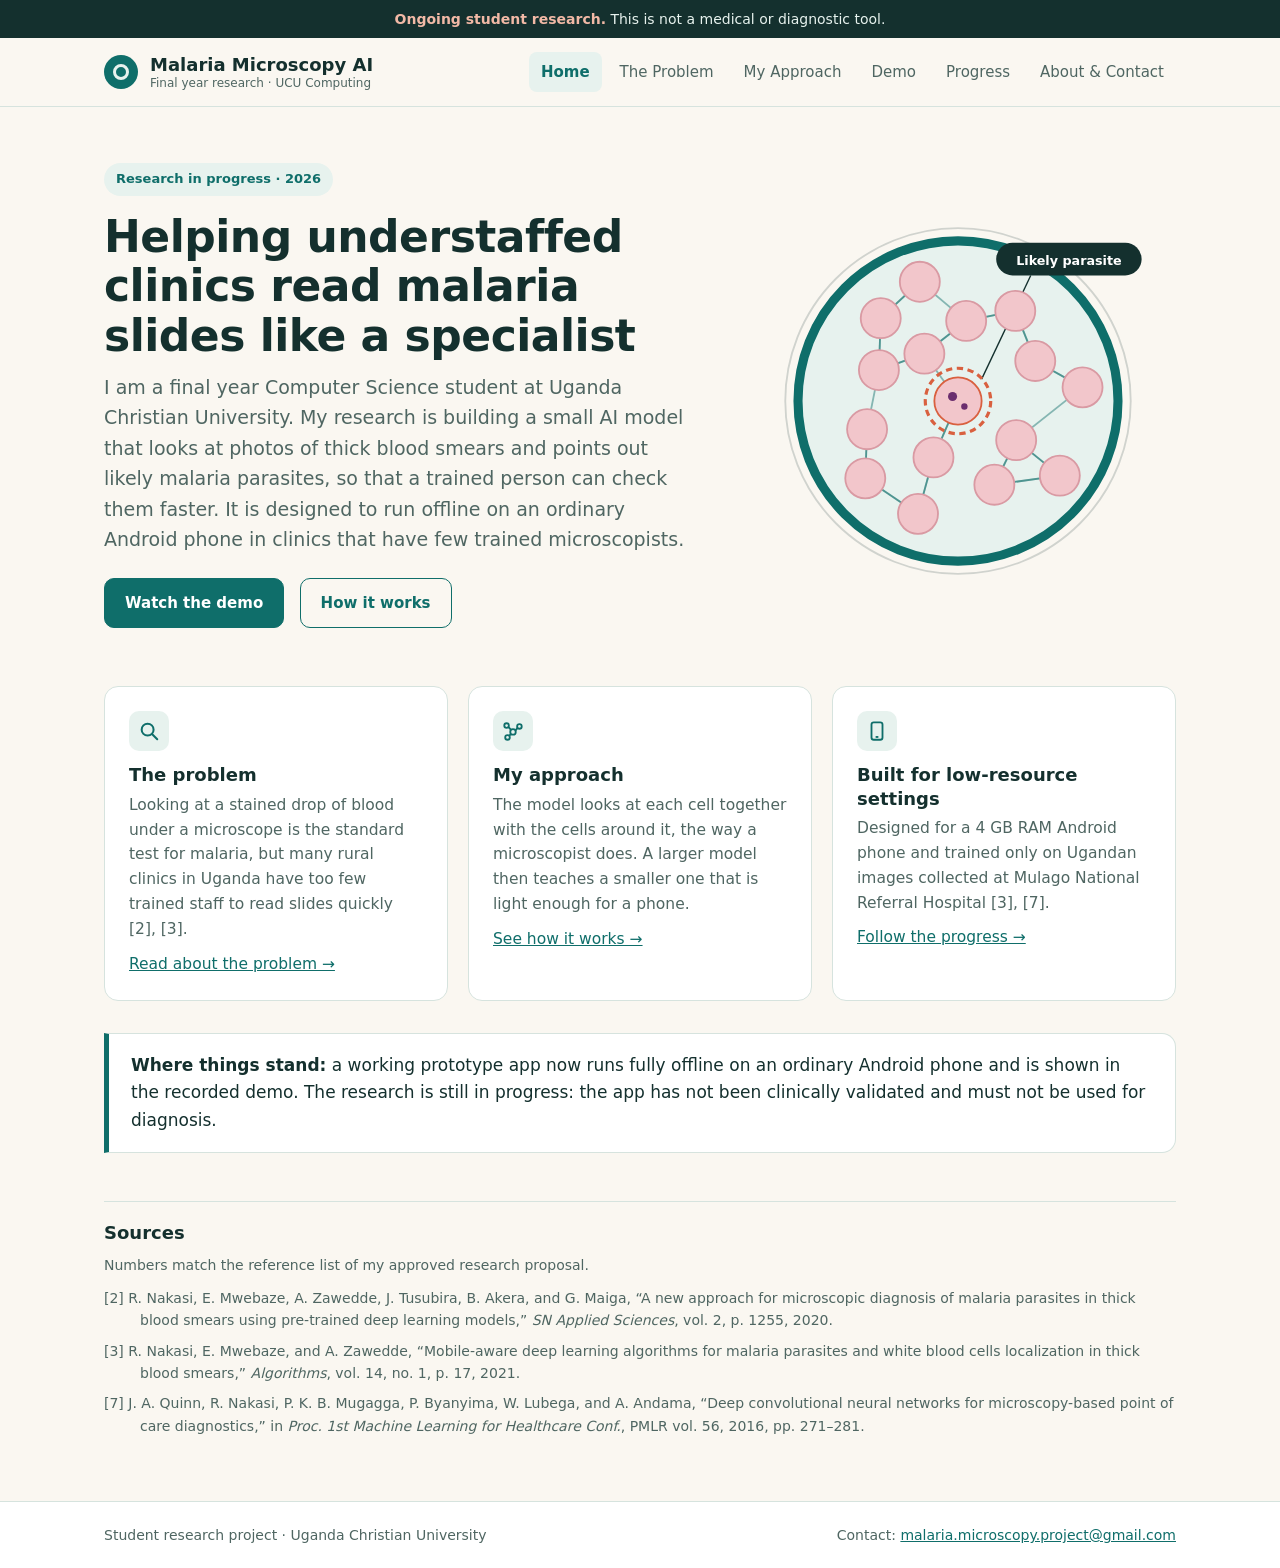
==== index.html @ 69c1152b "Build the six pages from page text v3 (T13)" ====
<!DOCTYPE html>
<html lang="en">
<head>
  <meta charset="utf-8">
  <meta name="viewport" content="width=device-width, initial-scale=1">
  <title>Home · Malaria Microscopy AI</title>
  <meta name="description" content="A plain-language guide to final year research on an AI model that helps read malaria blood smears in understaffed Ugandan clinics.">
  <link rel="stylesheet" href="style.css">
  <script src="script.js" defer></script>
</head>
<body>
  <a class="skip" href="#main">Skip to content</a>
  <div class="notice"><strong>Ongoing student research.</strong> This is not a medical or diagnostic tool.</div>
  <header class="site-header">
    <div class="wrap">
      <a class="logo" href="index.html"><span class="mark" aria-hidden="true"></span>
        <span>Malaria Microscopy AI<small>Final year research · UCU Computing</small></span></a>
      <button class="menu-btn" aria-expanded="false" aria-controls="site-nav">Menu</button>
      <nav class="nav" id="site-nav" aria-label="Main">
        <ul>
          <li><a href="index.html" aria-current="page">Home</a></li>
          <li><a href="problem.html">The Problem</a></li>
          <li><a href="approach.html">My Approach</a></li>
          <li><a href="demo.html">Demo</a></li>
          <li><a href="progress.html">Progress</a></li>
          <li><a href="about.html">About &amp; Contact</a></li>
        </ul>
      </nav>
    </div>
  </header>

  <main id="main">
    <div class="wrap">
      <section class="hero">
        <div>
          <span class="tag">Research in progress · 2026</span>
          <h1>Helping understaffed clinics read malaria slides like a specialist</h1>
          <p class="lead">I am a final year Computer Science student at Uganda Christian University. My research is building a small AI model that looks at photos of thick blood smears and points out likely malaria parasites, so that a trained person can check them faster. It is designed to run offline on an ordinary Android phone in clinics that have few trained microscopists.</p>
          <p style="margin-top:24px">
            <a class="btn btn-primary" href="demo.html">Watch the demo</a>
            <a class="btn btn-secondary" href="approach.html">How it works</a>
          </p>
        </div>
        <div class="hero-art">
          <img src="images/hero.svg" alt="Illustration: blood cells on a slide linked into a graph, with one likely parasite circled" width="440" height="400">
        </div>
      </section>

      <div class="cards">
        <div class="card"><div class="icon" aria-hidden="true"><svg width="22" height="22" viewBox="0 0 24 24" fill="none" stroke="currentColor" stroke-width="2.2" stroke-linecap="round"><circle cx="10.5" cy="10.5" r="6.5"/><path d="M15.5 15.5 21 21"/></svg></div><h3>The problem</h3>
          <p>Looking at a stained drop of blood under a microscope is the standard test for malaria, but many rural clinics in Uganda have too few trained staff to read slides quickly [2], [3].</p>
          <p style="margin-top:10px"><a href="problem.html">Read about the problem →</a></p></div>
        <div class="card"><div class="icon" aria-hidden="true"><svg width="22" height="22" viewBox="0 0 24 24" fill="none" stroke="currentColor" stroke-width="2"><circle cx="5" cy="6" r="2.5"/><circle cx="19" cy="7" r="2.5"/><circle cx="12" cy="13" r="3"/><circle cx="6" cy="19" r="2.5"/><path d="M7 7.5 10 11M17 8.5 14.5 11.5M10 15 7.5 17.5"/></svg></div><h3>My approach</h3>
          <p>The model looks at each cell together with the cells around it, the way a microscopist does. A larger model then teaches a smaller one that is light enough for a phone.</p>
          <p style="margin-top:10px"><a href="approach.html">See how it works →</a></p></div>
        <div class="card"><div class="icon" aria-hidden="true"><svg width="22" height="22" viewBox="0 0 24 24" fill="none" stroke="currentColor" stroke-width="2"><rect x="6" y="2.5" width="12" height="19" rx="2.5"/><path d="M10.5 18.5h3"/></svg></div><h3>Built for low-resource settings</h3>
          <p>Designed for a 4 GB RAM Android phone and trained only on Ugandan images collected at Mulago National Referral Hospital [3], [7].</p>
          <p style="margin-top:10px"><a href="progress.html">Follow the progress →</a></p></div>
      </div>

      <div class="status"><strong>Where things stand:</strong> a working prototype app now runs fully offline on an ordinary Android phone and is shown in the recorded demo. The research is still in progress: the app has not been clinically validated and must not be used for diagnosis.</div>

      <section class="sources" aria-labelledby="src">
        <h2 id="src">Sources</h2>
        <p style="font-size:14px;color:var(--muted);margin-bottom:10px">Numbers match the reference list of my approved research proposal.</p>
        <ol>
          <li>[2] R. Nakasi, E. Mwebaze, A. Zawedde, J. Tusubira, B. Akera, and G. Maiga, “A new approach for microscopic diagnosis of malaria parasites in thick blood smears using pre-trained deep learning models,” <i>SN Applied Sciences</i>, vol. 2, p. 1255, 2020.</li>
          <li>[3] R. Nakasi, E. Mwebaze, and A. Zawedde, “Mobile-aware deep learning algorithms for malaria parasites and white blood cells localization in thick blood smears,” <i>Algorithms</i>, vol. 14, no. 1, p. 17, 2021.</li>
          <li>[7] J. A. Quinn, R. Nakasi, P. K. B. Mugagga, P. Byanyima, W. Lubega, and A. Andama, “Deep convolutional neural networks for microscopy-based point of care diagnostics,” in <i>Proc. 1st Machine Learning for Healthcare Conf.</i>, PMLR vol. 56, 2016, pp. 271–281.</li>
        </ol>
      </section>
    </div>
  </main>

  <footer class="site-footer">
    <div class="wrap">
      <span>Student research project · Uganda Christian University</span>
      <span>Contact: <a href="mailto:malaria.microscopy.project@gmail.com">malaria.microscopy.project@gmail.com</a></span>
    </div>
  </footer>
</body>
</html>
---- style.css ----
/* Malaria Microscopy AI: shared styles for all six pages (T09) */
:root {
  --ink: #14302E;
  --teal: #0F6E6A;
  --teal-dark: #0B5753;
  --mint: #E7F2EE;
  --sand: #FAF7F1;
  --coral: #D9603F;
  --coral-soft: #FBE4DC;
  --muted: #4F6662;
  --line: #D6E3DE;
  --white: #FFFFFF;
  --radius: 14px;
  --max: 1120px;
  --font: system-ui, -apple-system, "Segoe UI", Roboto, Arial, sans-serif;
}

* { box-sizing: border-box; margin: 0; padding: 0; }
html { scroll-behavior: smooth; }
body { font-family: var(--font); background: var(--sand); color: var(--ink); line-height: 1.6; font-size: 17px; }
img, svg, video { max-width: 100%; height: auto; display: block; }
a { color: var(--teal); }
a:hover { color: var(--teal-dark); }
:focus-visible { outline: 3px solid var(--coral); outline-offset: 2px; }

.wrap { max-width: var(--max); margin: 0 auto; padding: 0 24px; }
.skip { position: absolute; left: -999px; top: 8px; background: var(--white); padding: 8px 12px; border-radius: 8px; z-index: 10; }
.skip:focus { left: 8px; }

/* Banner on every page */
.notice { background: var(--ink); color: var(--mint); font-size: 14px; text-align: center; padding: 8px 16px; }
.notice strong { color: #F2B9A6; }

/* Header and navigation */
.site-header { background: var(--sand); border-bottom: 1px solid var(--line); position: sticky; top: 0; z-index: 5; }
.site-header .wrap { display: flex; align-items: center; justify-content: space-between; gap: 16px; min-height: 68px; }
.logo { display: flex; align-items: center; gap: 12px; text-decoration: none; color: var(--ink); font-weight: 700; font-size: 18px; line-height: 1.2; }
.logo small { display: block; font-weight: 500; font-size: 12px; color: var(--muted); }
.mark { width: 34px; height: 34px; flex: none; border-radius: 50%; background: var(--teal); position: relative; }
.mark::after { content: ""; position: absolute; inset: 9px; border-radius: 50%; border: 3px solid var(--mint); }
.nav ul { display: flex; gap: 6px; list-style: none; }
.nav a { display: block; padding: 8px 12px; border-radius: 8px; text-decoration: none; color: var(--muted); font-weight: 500; font-size: 15px; }
.nav a:hover { background: var(--mint); color: var(--ink); }
.nav a[aria-current="page"] { color: var(--teal); font-weight: 700; background: var(--mint); }
.menu-btn { display: none; background: none; border: 1.5px solid var(--line); border-radius: 8px; padding: 8px 12px; font: inherit; font-size: 15px; font-weight: 600; color: var(--ink); cursor: pointer; }

/* Page headings and text */
main { padding-bottom: 56px; }
.page-head { padding: 44px 0 12px; }
h1 { font-size: clamp(30px, 5vw, 44px); line-height: 1.12; letter-spacing: -0.5px; }
h2 { font-size: clamp(22px, 3.2vw, 28px); line-height: 1.25; margin: 36px 0 12px; }
h3 { font-size: 18px; line-height: 1.3; margin-bottom: 6px; }
.lead { font-size: 19px; color: var(--muted); max-width: 720px; margin-top: 12px; }
p + p { margin-top: 12px; }
.prose { max-width: 760px; }
.prose ul { margin: 12px 0 0 22px; }
.prose li { margin-bottom: 8px; }
.tag { display: inline-block; font-size: 13px; font-weight: 600; color: var(--teal); background: var(--mint); padding: 6px 12px; border-radius: 999px; margin-bottom: 16px; }

/* Buttons */
.btn { display: inline-block; padding: 12px 20px; border-radius: 10px; font-weight: 600; font-size: 15px; text-decoration: none; margin: 0 10px 10px 0; border: 1.5px solid var(--teal); }
.btn-primary { background: var(--teal); color: var(--white); }
.btn-primary:hover { background: var(--teal-dark); color: var(--white); }
.btn-secondary { color: var(--teal); background: transparent; }
.btn-secondary:hover { background: var(--mint); }

/* Home hero */
.hero { display: grid; grid-template-columns: 1.15fr 0.85fr; gap: 48px; align-items: center; padding: 56px 0 40px; }
.hero-art { display: flex; justify-content: center; }
.hero-art img { width: 100%; max-width: 400px; }

/* Cards */
.cards { display: grid; grid-template-columns: repeat(3, 1fr); gap: 20px; margin-top: 8px; }
.card { background: var(--white); border: 1px solid var(--line); border-radius: var(--radius); padding: 24px; }
.card p { font-size: 15.5px; color: var(--muted); }
.icon { width: 40px; height: 40px; border-radius: 10px; background: var(--mint); color: var(--teal); display: grid; place-items: center; font-weight: 700; margin-bottom: 12px; }

/* Boxes */
.box { background: var(--mint); border-radius: var(--radius); padding: 22px 26px; margin: 28px 0; }
.box h3 { margin-bottom: 8px; }
.box p { color: var(--ink); }
.status { background: var(--white); border: 1px solid var(--line); border-left: 5px solid var(--teal); border-radius: 0 var(--radius) var(--radius) 0; padding: 18px 22px; margin-top: 32px; }
.warn { background: var(--white); border-left: 5px solid var(--coral); border-radius: 0 12px 12px 0; padding: 16px 18px; margin-top: 20px; font-size: 15.5px; }

/* Pipeline diagram */
.figure { background: var(--white); border: 1px solid var(--line); border-radius: var(--radius); padding: 12px; margin: 24px 0; }
.figure figcaption { font-size: 14px; color: var(--muted); text-align: center; padding: 6px 8px 2px; }
.steps-text { display: grid; grid-template-columns: repeat(5, 1fr); gap: 14px; margin-top: 8px; }
.steps-text .tech { display: block; margin-top: 6px; font-size: 13px; font-weight: 700; color: var(--coral); }

/* Demo */
.demo { display: grid; grid-template-columns: 1.5fr 1fr; gap: 32px; align-items: start; margin-top: 24px; }
.video { background: var(--ink); border-radius: var(--radius); overflow: hidden; aspect-ratio: 9 / 16; max-height: 640px; margin: 0 auto; }
.video video { width: 100%; height: 100%; object-fit: contain; background: var(--ink); }
.credit { font-size: 13.5px; color: var(--muted); margin-top: 16px; }

/* Progress timeline */
.timeline { list-style: none; margin-top: 28px; max-width: 820px; }
.timeline li { display: grid; grid-template-columns: 170px 22px 1fr; gap: 16px; padding-bottom: 22px; }
.timeline .when { font-size: 14px; font-weight: 700; color: var(--teal); text-align: right; padding-top: 3px; }
.timeline .dot { width: 14px; height: 14px; border-radius: 50%; background: var(--teal); margin-top: 6px; box-shadow: 0 0 0 5px var(--mint); }
.timeline .next .dot { background: var(--white); border: 2px solid var(--coral); box-shadow: none; }
.timeline .body { background: var(--white); border: 1px solid var(--line); border-radius: 12px; padding: 16px 18px; }
.timeline .body p { font-size: 15.5px; color: var(--muted); }
.pill { display: inline-block; font-size: 11.5px; font-weight: 700; padding: 3px 9px; border-radius: 999px; margin-left: 8px; vertical-align: 2px; }
.pill-done { background: var(--mint); color: var(--teal); }
.pill-next { background: var(--coral-soft); color: #A8432A; }

/* Contact */
.contact { display: grid; grid-template-columns: 1fr 1fr; gap: 24px; margin-top: 24px; }

/* Sources at the bottom of each page */
.sources { margin-top: 48px; padding-top: 20px; border-top: 1px solid var(--line); }
.sources h2 { font-size: 18px; margin: 0 0 10px; }
.sources ol { list-style: none; font-size: 14px; color: var(--muted); }
.sources li { margin-bottom: 8px; padding-left: 36px; text-indent: -36px; }

/* Footer */
.site-footer { border-top: 1px solid var(--line); background: var(--white); }
.site-footer .wrap { display: flex; flex-wrap: wrap; justify-content: space-between; gap: 8px 24px; padding-top: 22px; padding-bottom: 22px; font-size: 14px; color: var(--muted); }

/* Tablet */
@media (max-width: 960px) {
  .hero { grid-template-columns: 1fr; gap: 24px; padding-top: 36px; }
  .hero-art img { max-width: 320px; }
  .cards { grid-template-columns: 1fr 1fr; }
  .steps-text { grid-template-columns: 1fr 1fr; }
  .demo { grid-template-columns: 1fr; }
}

/* Phone */
@media (max-width: 760px) {
  body { font-size: 16px; }
  .wrap { padding: 0 18px; }
  .menu-btn { display: block; }
  .nav { display: none; position: absolute; left: 0; right: 0; top: 100%; background: var(--sand); border-bottom: 1px solid var(--line); padding: 8px 18px 14px; }
  .nav.open { display: block; }
  .nav ul { flex-direction: column; gap: 2px; }
  .nav a { padding: 12px; font-size: 16px; }
  .site-header .wrap { position: relative; }
  .logo { font-size: 16px; }
  .cards, .steps-text, .contact { grid-template-columns: 1fr; }
  .timeline li { grid-template-columns: 18px 1fr; gap: 12px; }
  .timeline .when { grid-column: 2; text-align: left; padding: 0; }
  .timeline .dot { grid-row: 1 / span 2; grid-column: 1; }
  .timeline .body { grid-column: 2; }
  .btn { display: block; text-align: center; margin-right: 0; }
}

@media (prefers-reduced-motion: reduce) { html { scroll-behavior: auto; } }

/* Added in T13: page-specific pieces */
.card-link { text-decoration: none; color: inherit; transition: border-color .15s, transform .15s; }
.card-link:hover { border-color: var(--teal); transform: translateY(-2px); color: inherit; }
.cite { font-size: 0.8em; text-decoration: none; white-space: nowrap; }
.src-note { font-size: 13px; color: var(--muted); margin-bottom: 8px; }
.sources a { word-break: break-word; }
.step-list { list-style: none; display: grid; gap: 14px; margin-top: 8px; }
.step { display: grid; grid-template-columns: 40px 1fr; gap: 14px; background: var(--white); border: 1px solid var(--line); border-radius: var(--radius); padding: 18px 20px; }
.step .num { width: 34px; height: 34px; border-radius: 50%; background: var(--teal); color: var(--white); display: grid; place-items: center; font-weight: 700; }
.step p { color: var(--muted); font-size: 15.5px; }
.step .tech { display: inline-block; margin-top: 6px; font-size: 13px; font-weight: 700; color: var(--coral); }
.ticks { list-style: none; }
.ticks li { padding-left: 28px; position: relative; margin-bottom: 10px; }
.ticks li::before { content: "✓"; position: absolute; left: 0; color: var(--teal); font-weight: 700; }
.video-placeholder { display: grid; place-items: center; text-align: center; color: var(--mint); width: 100%; max-width: 360px; }
.video-placeholder p { margin-top: 14px; font-weight: 600; }
.play { display: inline-block; width: 72px; height: 72px; border-radius: 50%; background: rgba(255,255,255,.95); position: relative; }
.play::after { content: ""; position: absolute; left: 29px; top: 22px; border-left: 22px solid var(--teal); border-top: 14px solid transparent; border-bottom: 14px solid transparent; }
.demo .video { max-width: 360px; width: 100%; }
.btn-disabled { background: var(--line); color: var(--muted); border-color: var(--line); cursor: not-allowed; }
.box ul { margin: 8px 0 0 20px; }
.box li { margin-bottom: 6px; }
.card .more { display: inline-block; margin-top: 12px; font-size: 14.5px; font-weight: 600; text-decoration: none; }
.card .more:hover { text-decoration: underline; }

/* Step cards on My Approach (T13) */
.steps-text .card .icon { font-size: 16px; }
.steps-text .card .tech { display: block; margin-top: 8px; font-size: 13px; font-weight: 700; color: var(--coral); }
.btn[aria-disabled="true"] { opacity: .55; pointer-events: none; }
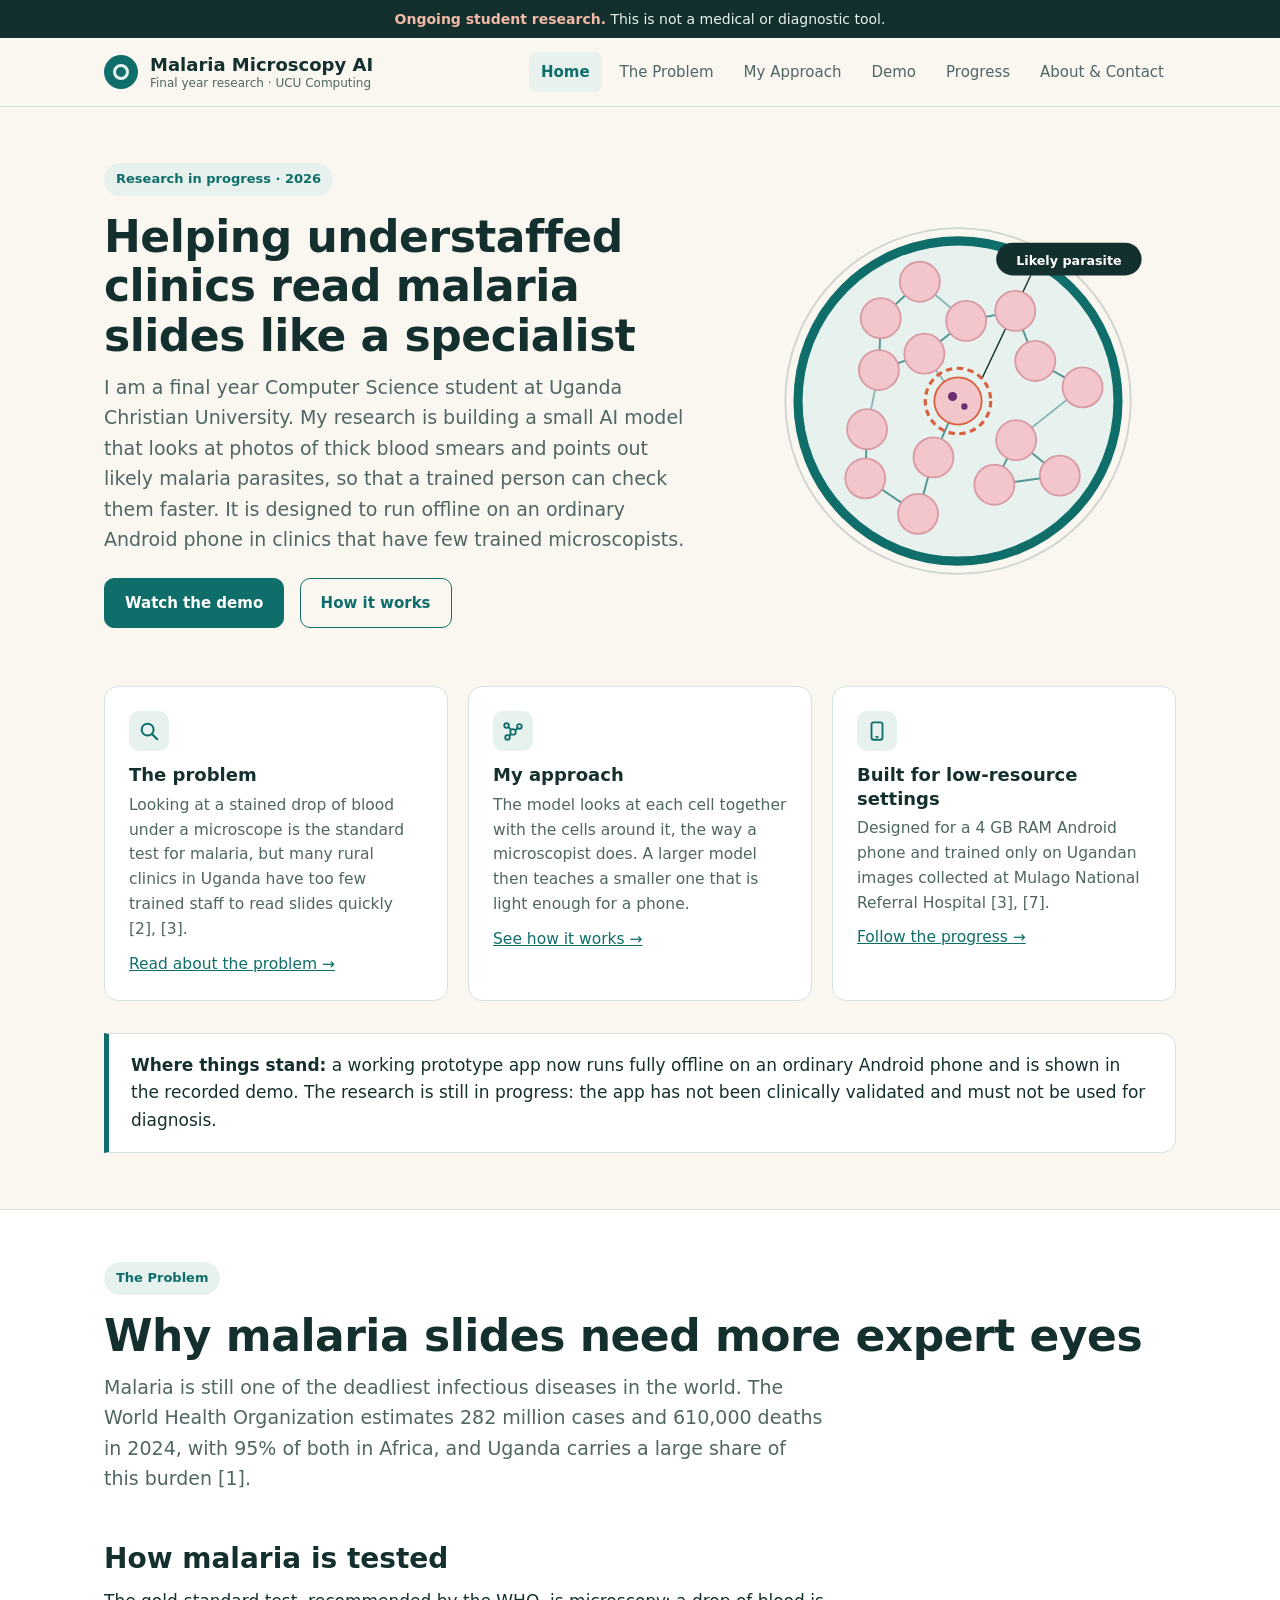
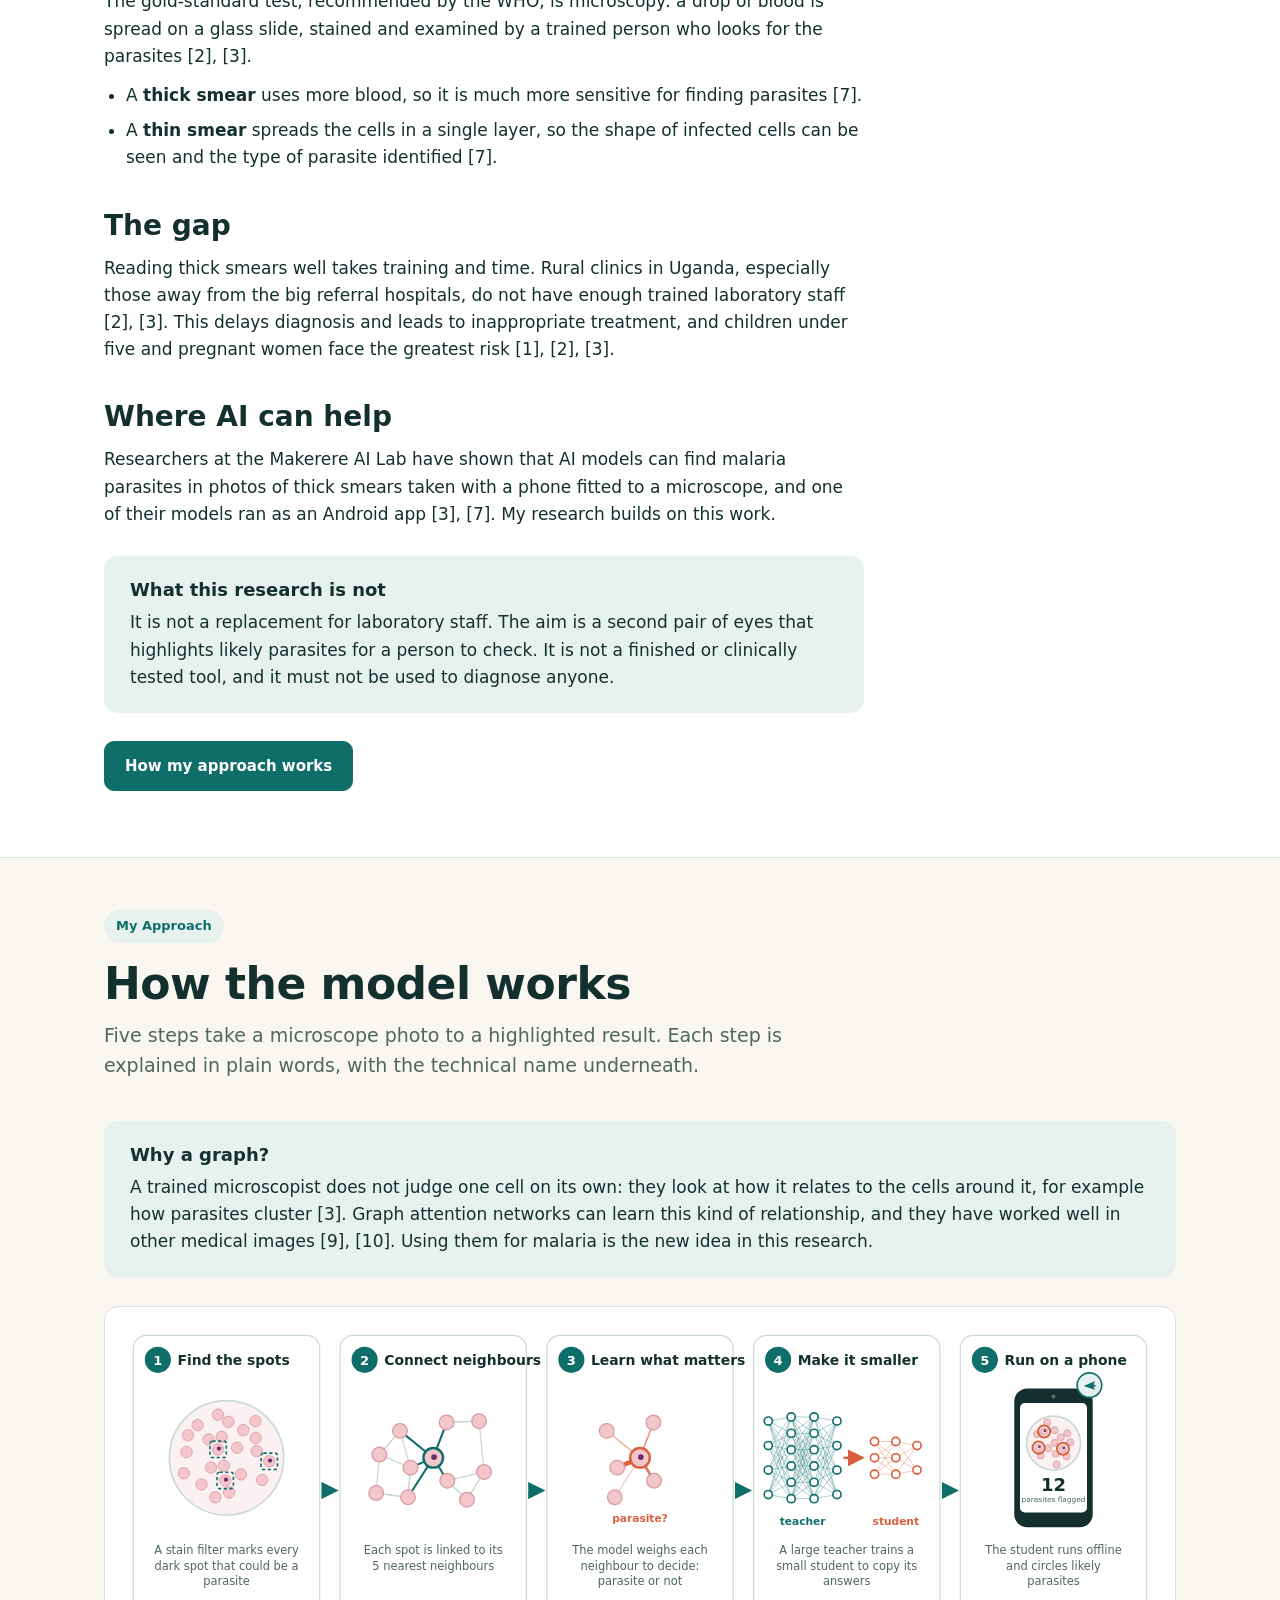
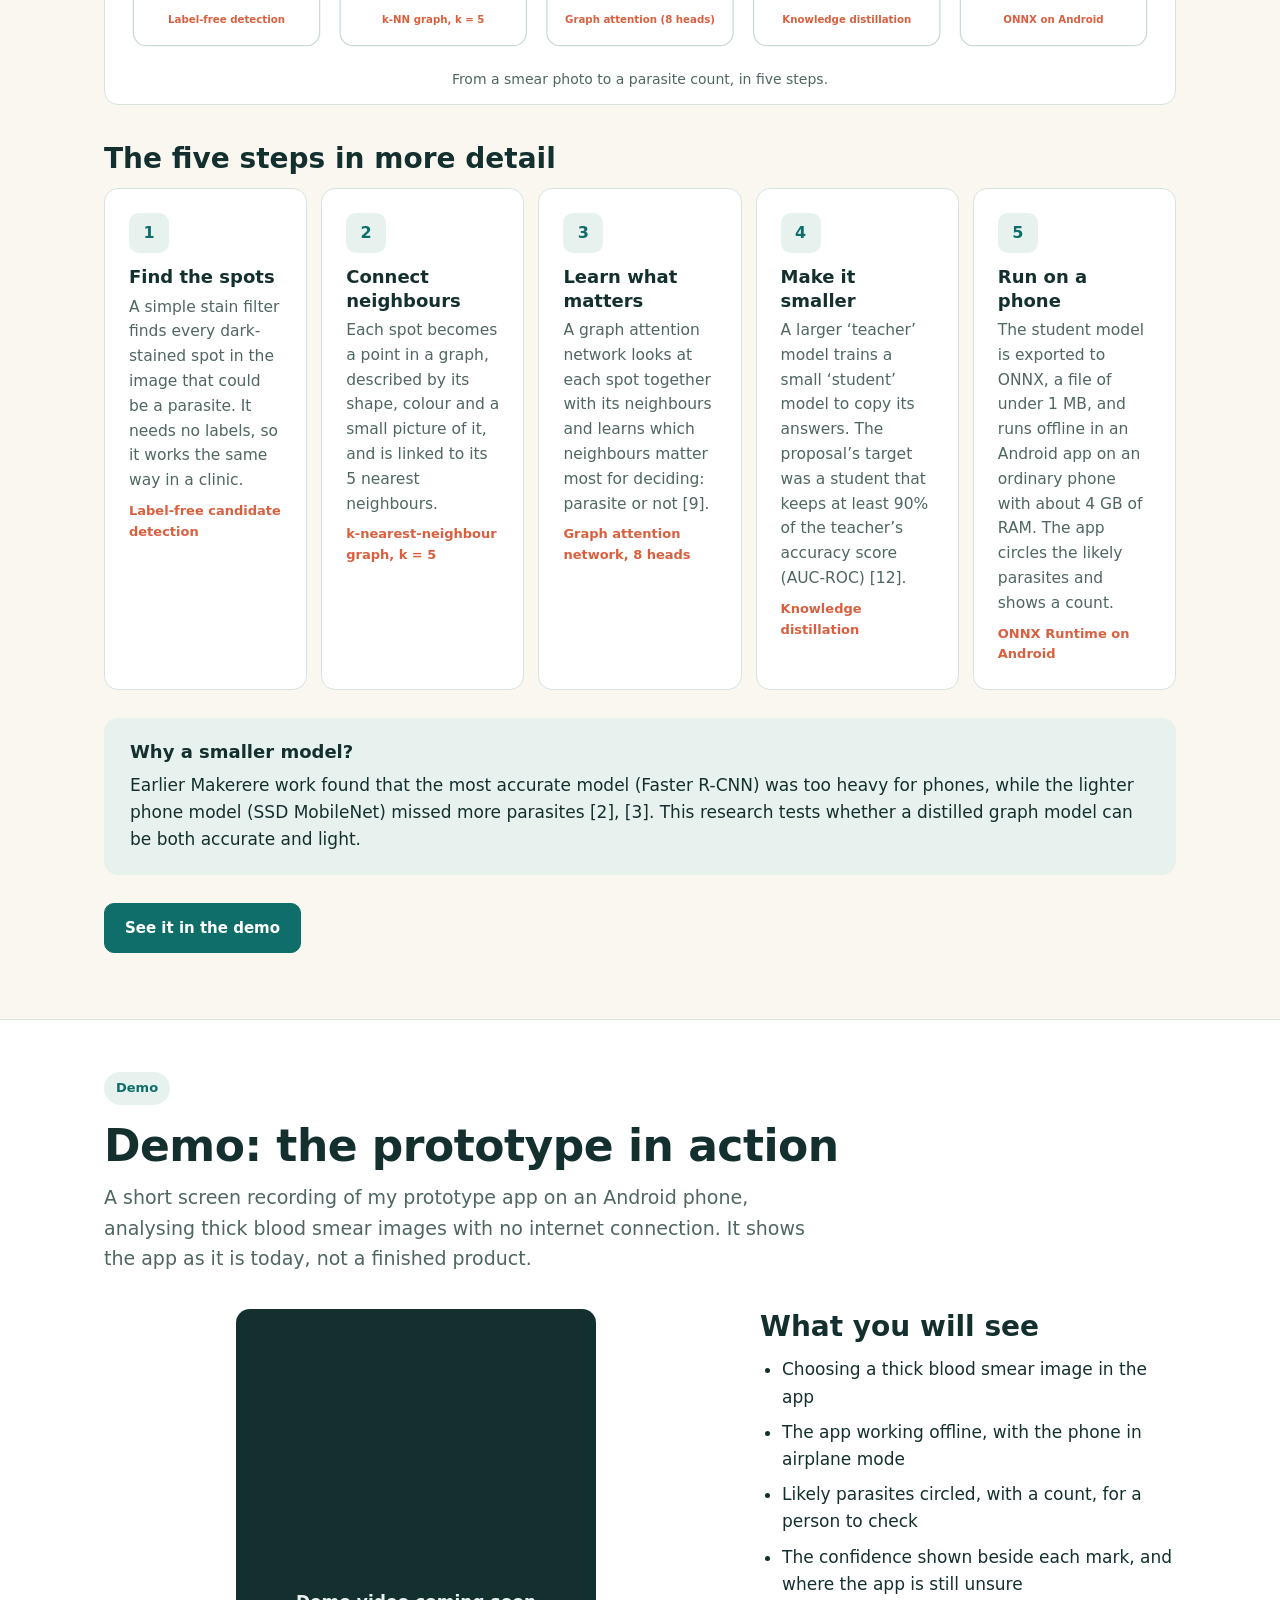
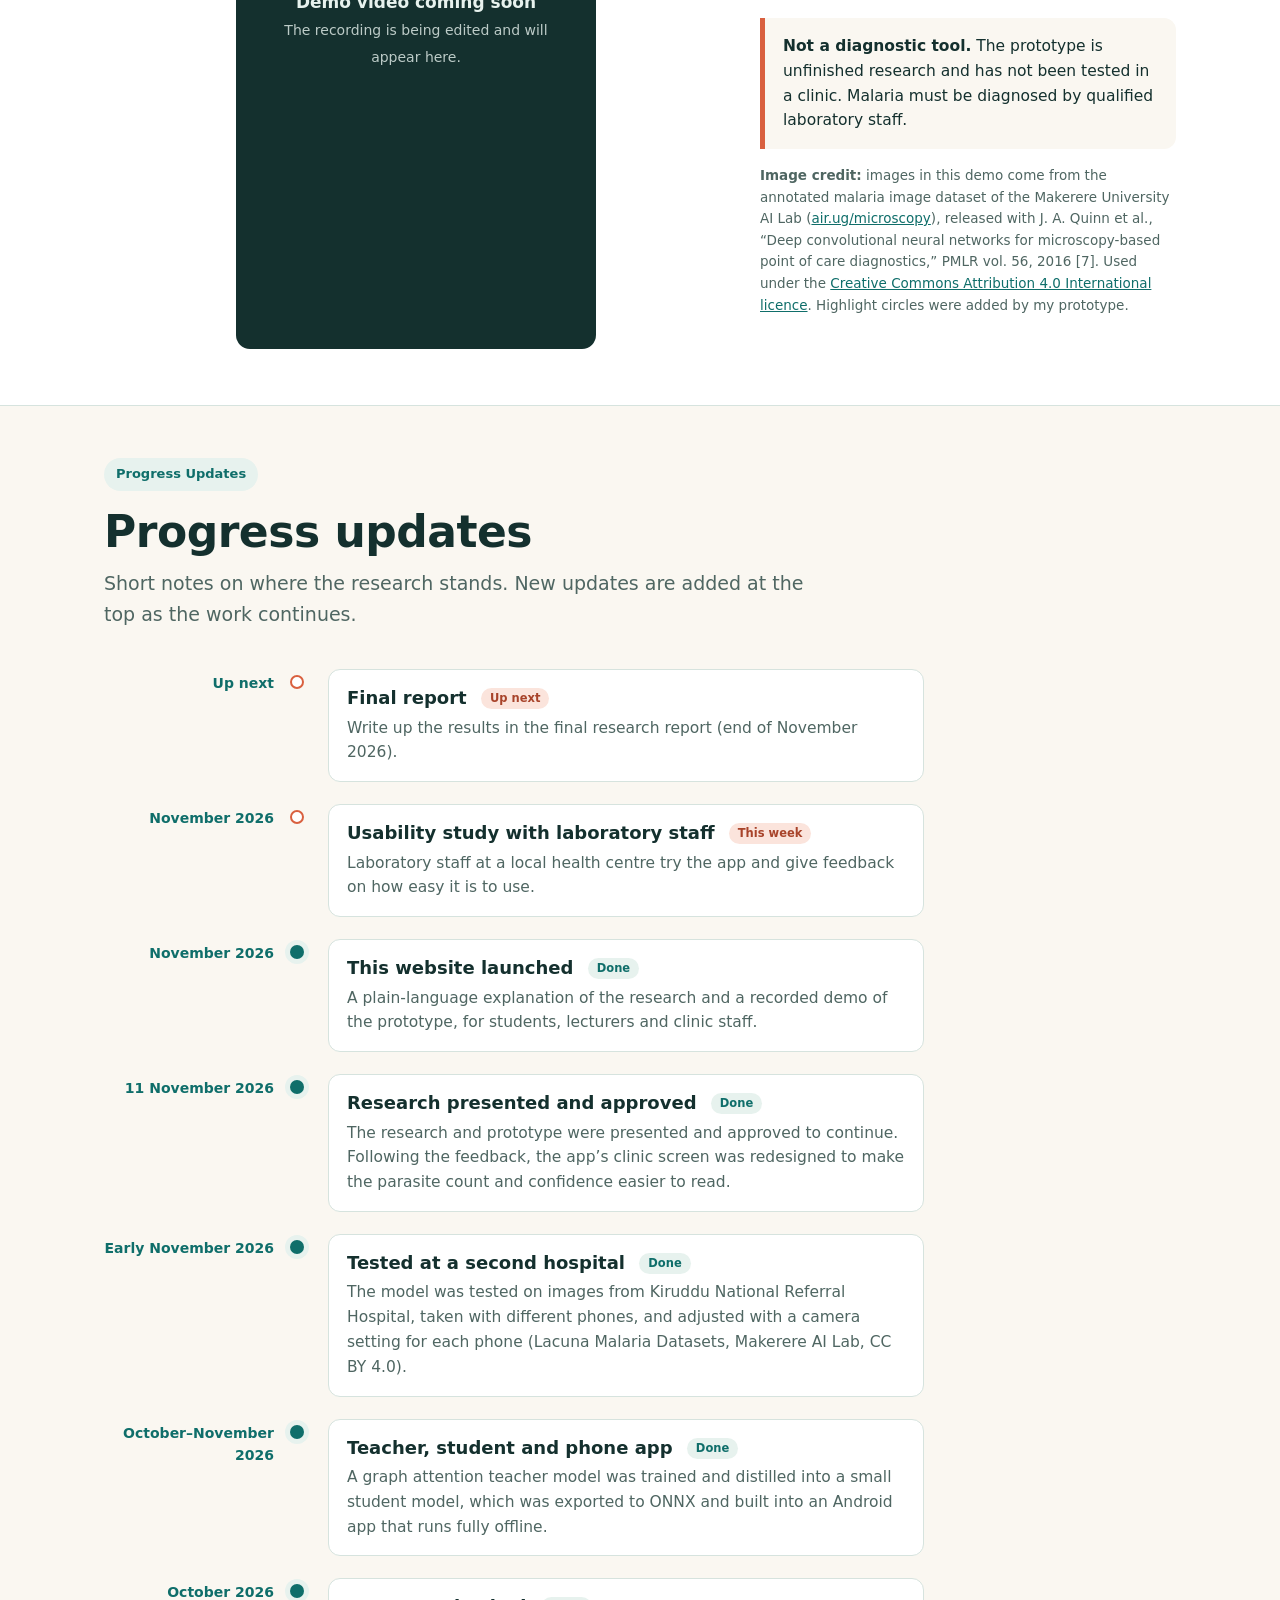
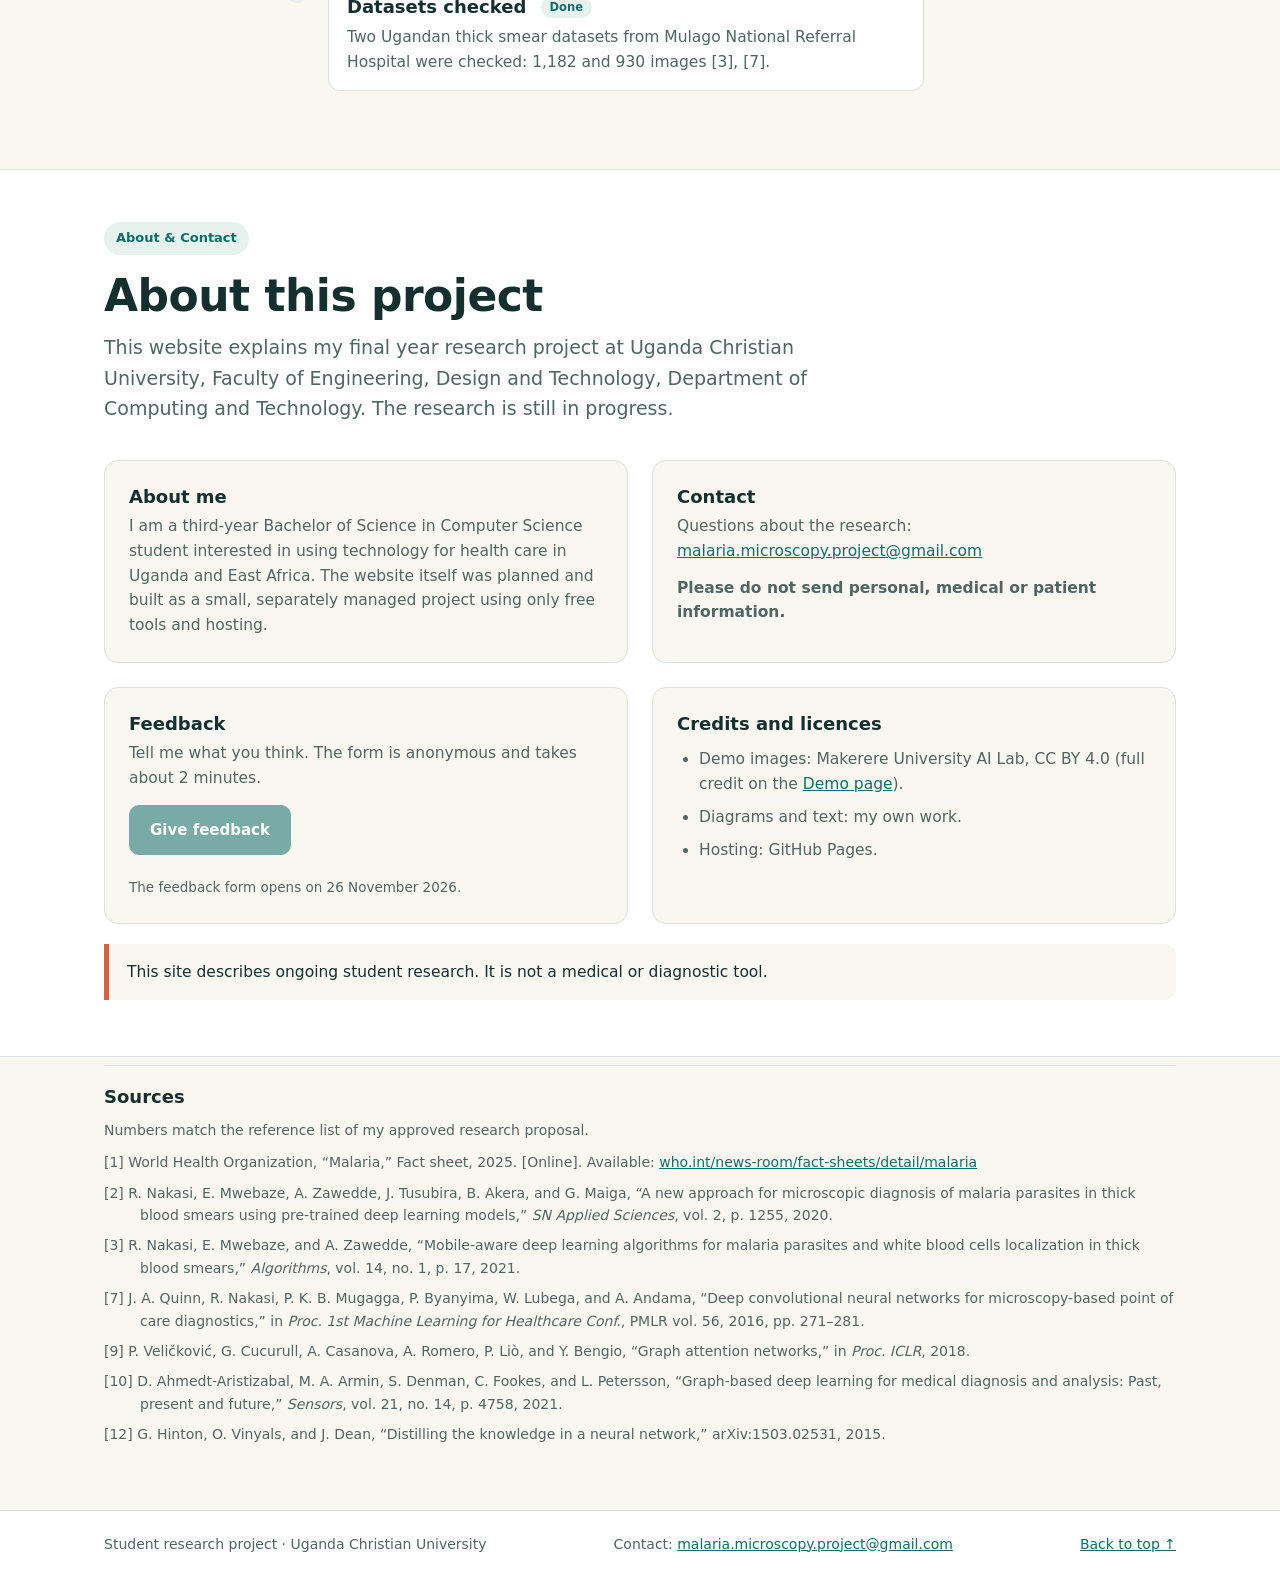
==== commit e069d562: "One scrolling page with six sections (T13, CR-02)" ====
--- a/index.html
+++ b/index.html
@@ -3,8 +3,8 @@
 <head>
   <meta charset="utf-8">
   <meta name="viewport" content="width=device-width, initial-scale=1">
-  <title>Home · Malaria Microscopy AI</title>
-  <meta name="description" content="A plain-language guide to final year research on an AI model that helps read malaria blood smears in understaffed Ugandan clinics.">
+  <title>Malaria Microscopy AI · Final year research</title>
+  <meta name="description" content="A plain-language guide to final year research on an AI model that helps read malaria blood smears in understaffed Ugandan clinics, with a recorded demo of the offline phone app.">
   <link rel="stylesheet" href="style.css">
   <script src="script.js" defer></script>
 </head>
@@ -13,32 +13,33 @@
   <div class="notice"><strong>Ongoing student research.</strong> This is not a medical or diagnostic tool.</div>
   <header class="site-header">
     <div class="wrap">
-      <a class="logo" href="index.html"><span class="mark" aria-hidden="true"></span>
+      <a class="logo" href="#home"><span class="mark" aria-hidden="true"></span>
         <span>Malaria Microscopy AI<small>Final year research · UCU Computing</small></span></a>
       <button class="menu-btn" aria-expanded="false" aria-controls="site-nav">Menu</button>
       <nav class="nav" id="site-nav" aria-label="Main">
         <ul>
-          <li><a href="index.html" aria-current="page">Home</a></li>
-          <li><a href="problem.html">The Problem</a></li>
-          <li><a href="approach.html">My Approach</a></li>
-          <li><a href="demo.html">Demo</a></li>
-          <li><a href="progress.html">Progress</a></li>
-          <li><a href="about.html">About &amp; Contact</a></li>
+          <li><a href="#home">Home</a></li>
+          <li><a href="#problem">The Problem</a></li>
+          <li><a href="#approach">My Approach</a></li>
+          <li><a href="#demo">Demo</a></li>
+          <li><a href="#progress">Progress</a></li>
+          <li><a href="#about">About &amp; Contact</a></li>
         </ul>
       </nav>
     </div>
   </header>
 
   <main id="main">
-    <div class="wrap">
+    <section id="home" class="section">
+      <div class="wrap">
       <section class="hero">
         <div>
           <span class="tag">Research in progress · 2026</span>
           <h1>Helping understaffed clinics read malaria slides like a specialist</h1>
           <p class="lead">I am a final year Computer Science student at Uganda Christian University. My research is building a small AI model that looks at photos of thick blood smears and points out likely malaria parasites, so that a trained person can check them faster. It is designed to run offline on an ordinary Android phone in clinics that have few trained microscopists.</p>
           <p style="margin-top:24px">
-            <a class="btn btn-primary" href="demo.html">Watch the demo</a>
-            <a class="btn btn-secondary" href="approach.html">How it works</a>
+            <a class="btn btn-primary" href="#demo">Watch the demo</a>
+            <a class="btn btn-secondary" href="#approach">How it works</a>
           </p>
         </div>
         <div class="hero-art">
@@ -49,33 +50,195 @@
       <div class="cards">
         <div class="card"><div class="icon" aria-hidden="true"><svg width="22" height="22" viewBox="0 0 24 24" fill="none" stroke="currentColor" stroke-width="2.2" stroke-linecap="round"><circle cx="10.5" cy="10.5" r="6.5"/><path d="M15.5 15.5 21 21"/></svg></div><h3>The problem</h3>
           <p>Looking at a stained drop of blood under a microscope is the standard test for malaria, but many rural clinics in Uganda have too few trained staff to read slides quickly [2], [3].</p>
-          <p style="margin-top:10px"><a href="problem.html">Read about the problem →</a></p></div>
+          <p style="margin-top:10px"><a href="#problem">Read about the problem →</a></p></div>
         <div class="card"><div class="icon" aria-hidden="true"><svg width="22" height="22" viewBox="0 0 24 24" fill="none" stroke="currentColor" stroke-width="2"><circle cx="5" cy="6" r="2.5"/><circle cx="19" cy="7" r="2.5"/><circle cx="12" cy="13" r="3"/><circle cx="6" cy="19" r="2.5"/><path d="M7 7.5 10 11M17 8.5 14.5 11.5M10 15 7.5 17.5"/></svg></div><h3>My approach</h3>
           <p>The model looks at each cell together with the cells around it, the way a microscopist does. A larger model then teaches a smaller one that is light enough for a phone.</p>
-          <p style="margin-top:10px"><a href="approach.html">See how it works →</a></p></div>
+          <p style="margin-top:10px"><a href="#approach">See how it works →</a></p></div>
         <div class="card"><div class="icon" aria-hidden="true"><svg width="22" height="22" viewBox="0 0 24 24" fill="none" stroke="currentColor" stroke-width="2"><rect x="6" y="2.5" width="12" height="19" rx="2.5"/><path d="M10.5 18.5h3"/></svg></div><h3>Built for low-resource settings</h3>
           <p>Designed for a 4 GB RAM Android phone and trained only on Ugandan images collected at Mulago National Referral Hospital [3], [7].</p>
-          <p style="margin-top:10px"><a href="progress.html">Follow the progress →</a></p></div>
+          <p style="margin-top:10px"><a href="#progress">Follow the progress →</a></p></div>
       </div>
 
       <div class="status"><strong>Where things stand:</strong> a working prototype app now runs fully offline on an ordinary Android phone and is shown in the recorded demo. The research is still in progress: the app has not been clinically validated and must not be used for diagnosis.</div>
 
-      <section class="sources" aria-labelledby="src">
-        <h2 id="src">Sources</h2>
-        <p style="font-size:14px;color:var(--muted);margin-bottom:10px">Numbers match the reference list of my approved research proposal.</p>
-        <ol>
-          <li>[2] R. Nakasi, E. Mwebaze, A. Zawedde, J. Tusubira, B. Akera, and G. Maiga, “A new approach for microscopic diagnosis of malaria parasites in thick blood smears using pre-trained deep learning models,” <i>SN Applied Sciences</i>, vol. 2, p. 1255, 2020.</li>
-          <li>[3] R. Nakasi, E. Mwebaze, and A. Zawedde, “Mobile-aware deep learning algorithms for malaria parasites and white blood cells localization in thick blood smears,” <i>Algorithms</i>, vol. 14, no. 1, p. 17, 2021.</li>
-          <li>[7] J. A. Quinn, R. Nakasi, P. K. B. Mugagga, P. Byanyima, W. Lubega, and A. Andama, “Deep convolutional neural networks for microscopy-based point of care diagnostics,” in <i>Proc. 1st Machine Learning for Healthcare Conf.</i>, PMLR vol. 56, 2016, pp. 271–281.</li>
-        </ol>
-      </section>
-    </div>
+      </div>
+    </section>
+    <section id="problem" class="section alt">
+      <div class="wrap">
+      <div class="page-head">
+        <span class="tag">The Problem</span>
+        <h1>Why malaria slides need more expert eyes</h1>
+        <p class="lead">Malaria is still one of the deadliest infectious diseases in the world. The World Health Organization estimates 282 million cases and 610,000 deaths in 2024, with 95% of both in Africa, and Uganda carries a large share of this burden [1].</p>
+      </div>
+      <div class="prose">
+        <h2>How malaria is tested</h2>
+        <p>The gold-standard test, recommended by the WHO, is microscopy: a drop of blood is spread on a glass slide, stained and examined by a trained person who looks for the parasites [2], [3].</p>
+        <ul>
+          <li>A <strong>thick smear</strong> uses more blood, so it is much more sensitive for finding parasites [7].</li>
+          <li>A <strong>thin smear</strong> spreads the cells in a single layer, so the shape of infected cells can be seen and the type of parasite identified [7].</li>
+        </ul>
+        <h2>The gap</h2>
+        <p>Reading thick smears well takes training and time. Rural clinics in Uganda, especially those away from the big referral hospitals, do not have enough trained laboratory staff [2], [3]. This delays diagnosis and leads to inappropriate treatment, and children under five and pregnant women face the greatest risk [1], [2], [3].</p>
+        <h2>Where AI can help</h2>
+        <p>Researchers at the Makerere AI Lab have shown that AI models can find malaria parasites in photos of thick smears taken with a phone fitted to a microscope, and one of their models ran as an Android app [3], [7]. My research builds on this work.</p>
+        <div class="box">
+          <h3>What this research is not</h3>
+          <p>It is not a replacement for laboratory staff. The aim is a second pair of eyes that highlights likely parasites for a person to check. It is not a finished or clinically tested tool, and it must not be used to diagnose anyone.</p>
+        </div>
+        <p><a class="btn btn-primary" href="#approach">How my approach works</a></p>
+      </div>
+      </div>
+    </section>
+    <section id="approach" class="section">
+      <div class="wrap">
+      <div class="page-head">
+        <span class="tag">My Approach</span>
+        <h1>How the model works</h1>
+        <p class="lead">Five steps take a microscope photo to a highlighted result. Each step is explained in plain words, with the technical name underneath.</p>
+      </div>
+      <div class="box">
+        <h3>Why a graph?</h3>
+        <p>A trained microscopist does not judge one cell on its own: they look at how it relates to the cells around it, for example how parasites cluster [3]. Graph attention networks can learn this kind of relationship, and they have worked well in other medical images [9], [10]. Using them for malaria is the new idea in this research.</p>
+      </div>
+      <figure class="figure">
+        <picture>
+          <source media="(max-width: 760px)" srcset="images/pipeline-tall.svg">
+          <img src="images/pipeline-wide.svg" alt="Five steps: find the spots, connect neighbours, learn what matters, make it smaller, run on a phone" width="1280" height="420">
+        </picture>
+        <figcaption>From a smear photo to a parasite count, in five steps.</figcaption>
+      </figure>
+      <h2>The five steps in more detail</h2>
+      <div class="steps-text">
+        <div class="card"><div class="icon" aria-hidden="true">1</div><h3>Find the spots</h3><p>A simple stain filter finds every dark-stained spot in the image that could be a parasite. It needs no labels, so it works the same way in a clinic.</p><span class="tech">Label-free candidate detection</span></div>
+        <div class="card"><div class="icon" aria-hidden="true">2</div><h3>Connect neighbours</h3><p>Each spot becomes a point in a graph, described by its shape, colour and a small picture of it, and is linked to its 5 nearest neighbours.</p><span class="tech">k-nearest-neighbour graph, k = 5</span></div>
+        <div class="card"><div class="icon" aria-hidden="true">3</div><h3>Learn what matters</h3><p>A graph attention network looks at each spot together with its neighbours and learns which neighbours matter most for deciding: parasite or not [9].</p><span class="tech">Graph attention network, 8 heads</span></div>
+        <div class="card"><div class="icon" aria-hidden="true">4</div><h3>Make it smaller</h3><p>A larger ‘teacher’ model trains a small ‘student’ model to copy its answers. The proposal’s target was a student that keeps at least 90% of the teacher’s accuracy score (AUC-ROC) [12].</p><span class="tech">Knowledge distillation</span></div>
+        <div class="card"><div class="icon" aria-hidden="true">5</div><h3>Run on a phone</h3><p>The student model is exported to ONNX, a file of under 1 MB, and runs offline in an Android app on an ordinary phone with about 4 GB of RAM. The app circles the likely parasites and shows a count.</p><span class="tech">ONNX Runtime on Android</span></div>
+      </div>
+      <div class="box">
+        <h3>Why a smaller model?</h3>
+        <p>Earlier Makerere work found that the most accurate model (Faster R-CNN) was too heavy for phones, while the lighter phone model (SSD MobileNet) missed more parasites [2], [3]. This research tests whether a distilled graph model can be both accurate and light.</p>
+      </div>
+      <p><a class="btn btn-primary" href="#demo">See it in the demo</a></p>
+      </div>
+    </section>
+    <section id="demo" class="section alt">
+      <div class="wrap">
+      <div class="page-head">
+        <span class="tag">Demo</span>
+        <h1>Demo: the prototype in action</h1>
+        <p class="lead">A short screen recording of my prototype app on an Android phone, analysing thick blood smear images with no internet connection. It shows the app as it is today, not a finished product.</p>
+      </div>
+      <div class="demo">
+        <div>
+          <!-- T17 (Day 9): replace this placeholder with the video:
+          <div class="video"><video controls preload="metadata" poster="images/demo-poster.jpg" playsinline>
+            <source src="video/demo.mp4" type="video/mp4">
+            Your browser can't play this video. <a href="video/demo.mp4">Download it instead</a>.
+          </video></div> -->
+          <div class="video" style="display:grid;place-items:center;color:var(--mint);text-align:center;padding:24px;max-width:360px">
+            <p><strong>Demo video coming soon</strong><br><span style="font-size:14px;opacity:.8">The recording is being edited and will appear here.</span></p>
+          </div>
+        </div>
+        <div>
+          <h2 style="margin-top:0">What you will see</h2>
+          <div class="prose"><ul>
+            <li>Choosing a thick blood smear image in the app</li>
+            <li>The app working offline, with the phone in airplane mode</li>
+            <li>Likely parasites circled, with a count, for a person to check</li>
+            <li>The confidence shown beside each mark, and where the app is still unsure</li>
+          </ul></div>
+          <div class="warn"><strong>Not a diagnostic tool.</strong> The prototype is unfinished research and has not been tested in a clinic. Malaria must be diagnosed by qualified laboratory staff.</div>
+          <p class="credit"><strong>Image credit:</strong> images in this demo come from the annotated malaria image dataset of the Makerere University AI Lab (<a href="https://air.ug/microscopy/">air.ug/microscopy</a>), released with J. A. Quinn et al., “Deep convolutional neural networks for microscopy-based point of care diagnostics,” PMLR vol. 56, 2016 [7]. Used under the <a href="https://creativecommons.org/licenses/by/4.0/">Creative Commons Attribution 4.0 International licence</a>. Highlight circles were added by my prototype.</p>
+        </div>
+      </div>
+      </div>
+    </section>
+    <section id="progress" class="section">
+      <div class="wrap">
+      <div class="page-head">
+        <span class="tag">Progress Updates</span>
+        <h1>Progress updates</h1>
+        <p class="lead">Short notes on where the research stands. New updates are added at the top as the work continues.</p>
+      </div>
+      <ol class="timeline">
+        <li class="next"><span class="when">Up next</span><span class="dot" aria-hidden="true"></span>
+          <div class="body"><h3>Final report <span class="pill pill-next">Up next</span></h3><p>Write up the results in the final research report (end of November 2026).</p></div></li>
+        <li class="next"><span class="when">November 2026</span><span class="dot" aria-hidden="true"></span>
+          <div class="body"><h3>Usability study with laboratory staff <span class="pill pill-next">This week</span></h3><p>Laboratory staff at a local health centre try the app and give feedback on how easy it is to use.</p></div></li>
+        <li class=""><span class="when">November 2026</span><span class="dot" aria-hidden="true"></span>
+          <div class="body"><h3>This website launched <span class="pill pill-done">Done</span></h3><p>A plain-language explanation of the research and a recorded demo of the prototype, for students, lecturers and clinic staff.</p></div></li>
+        <li class=""><span class="when">11 November 2026</span><span class="dot" aria-hidden="true"></span>
+          <div class="body"><h3>Research presented and approved <span class="pill pill-done">Done</span></h3><p>The research and prototype were presented and approved to continue. Following the feedback, the app’s clinic screen was redesigned to make the parasite count and confidence easier to read.</p></div></li>
+        <li class=""><span class="when">Early November 2026</span><span class="dot" aria-hidden="true"></span>
+          <div class="body"><h3>Tested at a second hospital <span class="pill pill-done">Done</span></h3><p>The model was tested on images from Kiruddu National Referral Hospital, taken with different phones, and adjusted with a camera setting for each phone (Lacuna Malaria Datasets, Makerere AI Lab, CC BY 4.0).</p></div></li>
+        <li class=""><span class="when">October–November 2026</span><span class="dot" aria-hidden="true"></span>
+          <div class="body"><h3>Teacher, student and phone app <span class="pill pill-done">Done</span></h3><p>A graph attention teacher model was trained and distilled into a small student model, which was exported to ONNX and built into an Android app that runs fully offline.</p></div></li>
+        <li class=""><span class="when">October 2026</span><span class="dot" aria-hidden="true"></span>
+          <div class="body"><h3>Datasets checked <span class="pill pill-done">Done</span></h3><p>Two Ugandan thick smear datasets from Mulago National Referral Hospital were checked: 1,182 and 930 images [3], [7].</p></div></li>
+      </ol>
+      </div>
+    </section>
+    <section id="about" class="section alt">
+      <div class="wrap">
+      <div class="page-head">
+        <span class="tag">About &amp; Contact</span>
+        <h1>About this project</h1>
+        <p class="lead">This website explains my final year research project at Uganda Christian University, Faculty of Engineering, Design and Technology, Department of Computing and Technology. The research is still in progress.</p>
+      </div>
+      <div class="contact">
+        <div class="card">
+          <h3>About me</h3>
+          <p>I am a third-year Bachelor of Science in Computer Science student interested in using technology for health care in Uganda and East Africa. The website itself was planned and built as a small, separately managed project using only free tools and hosting.</p>
+        </div>
+        <div class="card">
+          <h3>Contact</h3>
+          <p>Questions about the research: <a href="mailto:malaria.microscopy.project@gmail.com">malaria.microscopy.project@gmail.com</a></p>
+          <p><strong>Please do not send personal, medical or patient information.</strong></p>
+        </div>
+        <div class="card">
+          <h3>Feedback</h3>
+          <p>Tell me what you think. The form is anonymous and takes about 2 minutes.</p>
+          <!-- T18 (Day 9): put the Google Form link in href and remove the note -->
+          <p style="margin-top:14px"><a class="btn btn-primary" href="#" aria-disabled="true">Give feedback</a></p>
+          <p style="font-size:13.5px">The feedback form opens on 26 November 2026.</p>
+        </div>
+        <div class="card">
+          <h3>Credits and licences</h3>
+          <div class="prose"><ul style="font-size:15.5px;color:var(--muted)">
+            <li>Demo images: Makerere University AI Lab, CC BY 4.0 (full credit on the <a href="#demo">Demo page</a>).</li>
+            <li>Diagrams and text: my own work.</li>
+            <li>Hosting: GitHub Pages.</li>
+          </ul></div>
+        </div>
+      </div>
+      <div class="warn">This site describes ongoing student research. It is not a medical or diagnostic tool.</div>
+      </div>
+    </section>
+    <section id="sources" class="section">
+      <div class="wrap">
+        <div class="sources" style="margin-top:0">
+          <h2>Sources</h2>
+          <p style="font-size:14px;color:var(--muted);margin-bottom:10px">Numbers match the reference list of my approved research proposal.</p>
+          <ol>
+            <li>[1] World Health Organization, “Malaria,” Fact sheet, 2025. [Online]. Available: <a href="https://www.who.int/news-room/fact-sheets/detail/malaria">who.int/news-room/fact-sheets/detail/malaria</a></li>
+            <li>[2] R. Nakasi, E. Mwebaze, A. Zawedde, J. Tusubira, B. Akera, and G. Maiga, “A new approach for microscopic diagnosis of malaria parasites in thick blood smears using pre-trained deep learning models,” <i>SN Applied Sciences</i>, vol. 2, p. 1255, 2020.</li>
+            <li>[3] R. Nakasi, E. Mwebaze, and A. Zawedde, “Mobile-aware deep learning algorithms for malaria parasites and white blood cells localization in thick blood smears,” <i>Algorithms</i>, vol. 14, no. 1, p. 17, 2021.</li>
+            <li>[7] J. A. Quinn, R. Nakasi, P. K. B. Mugagga, P. Byanyima, W. Lubega, and A. Andama, “Deep convolutional neural networks for microscopy-based point of care diagnostics,” in <i>Proc. 1st Machine Learning for Healthcare Conf.</i>, PMLR vol. 56, 2016, pp. 271–281.</li>
+            <li>[9] P. Veličković, G. Cucurull, A. Casanova, A. Romero, P. Liò, and Y. Bengio, “Graph attention networks,” in <i>Proc. ICLR</i>, 2018.</li>
+            <li>[10] D. Ahmedt-Aristizabal, M. A. Armin, S. Denman, C. Fookes, and L. Petersson, “Graph-based deep learning for medical diagnosis and analysis: Past, present and future,” <i>Sensors</i>, vol. 21, no. 14, p. 4758, 2021.</li>
+            <li>[12] G. Hinton, O. Vinyals, and J. Dean, “Distilling the knowledge in a neural network,” arXiv:1503.02531, 2015.</li>
+          </ol>
+        </div>
+      </div>
+    </section>
   </main>
 
   <footer class="site-footer">
     <div class="wrap">
       <span>Student research project · Uganda Christian University</span>
       <span>Contact: <a href="mailto:malaria.microscopy.project@gmail.com">malaria.microscopy.project@gmail.com</a></span>
+      <a href="#home">Back to top ↑</a>
     </div>
   </footer>
 </body>
--- a/style.css
+++ b/style.css
@@ -178,3 +178,11 @@
 .steps-text .card .icon { font-size: 16px; }
 .steps-text .card .tech { display: block; margin-top: 8px; font-size: 13px; font-weight: 700; color: var(--coral); }
 .btn[aria-disabled="true"] { opacity: .55; pointer-events: none; }
+
+/* One scrolling page (CR-02) */
+.section { padding: 8px 0 56px; scroll-margin-top: 72px; }
+.section.alt { background: var(--white); border-top: 1px solid var(--line); border-bottom: 1px solid var(--line); }
+.section.alt .card, .section.alt .status, .section.alt .timeline .body, .section.alt .warn, .section.alt .figure { background: var(--sand); }
+#home { padding-top: 0; }
+main { padding-bottom: 0; }
+.nav a.active { color: var(--teal); font-weight: 700; background: var(--mint); }
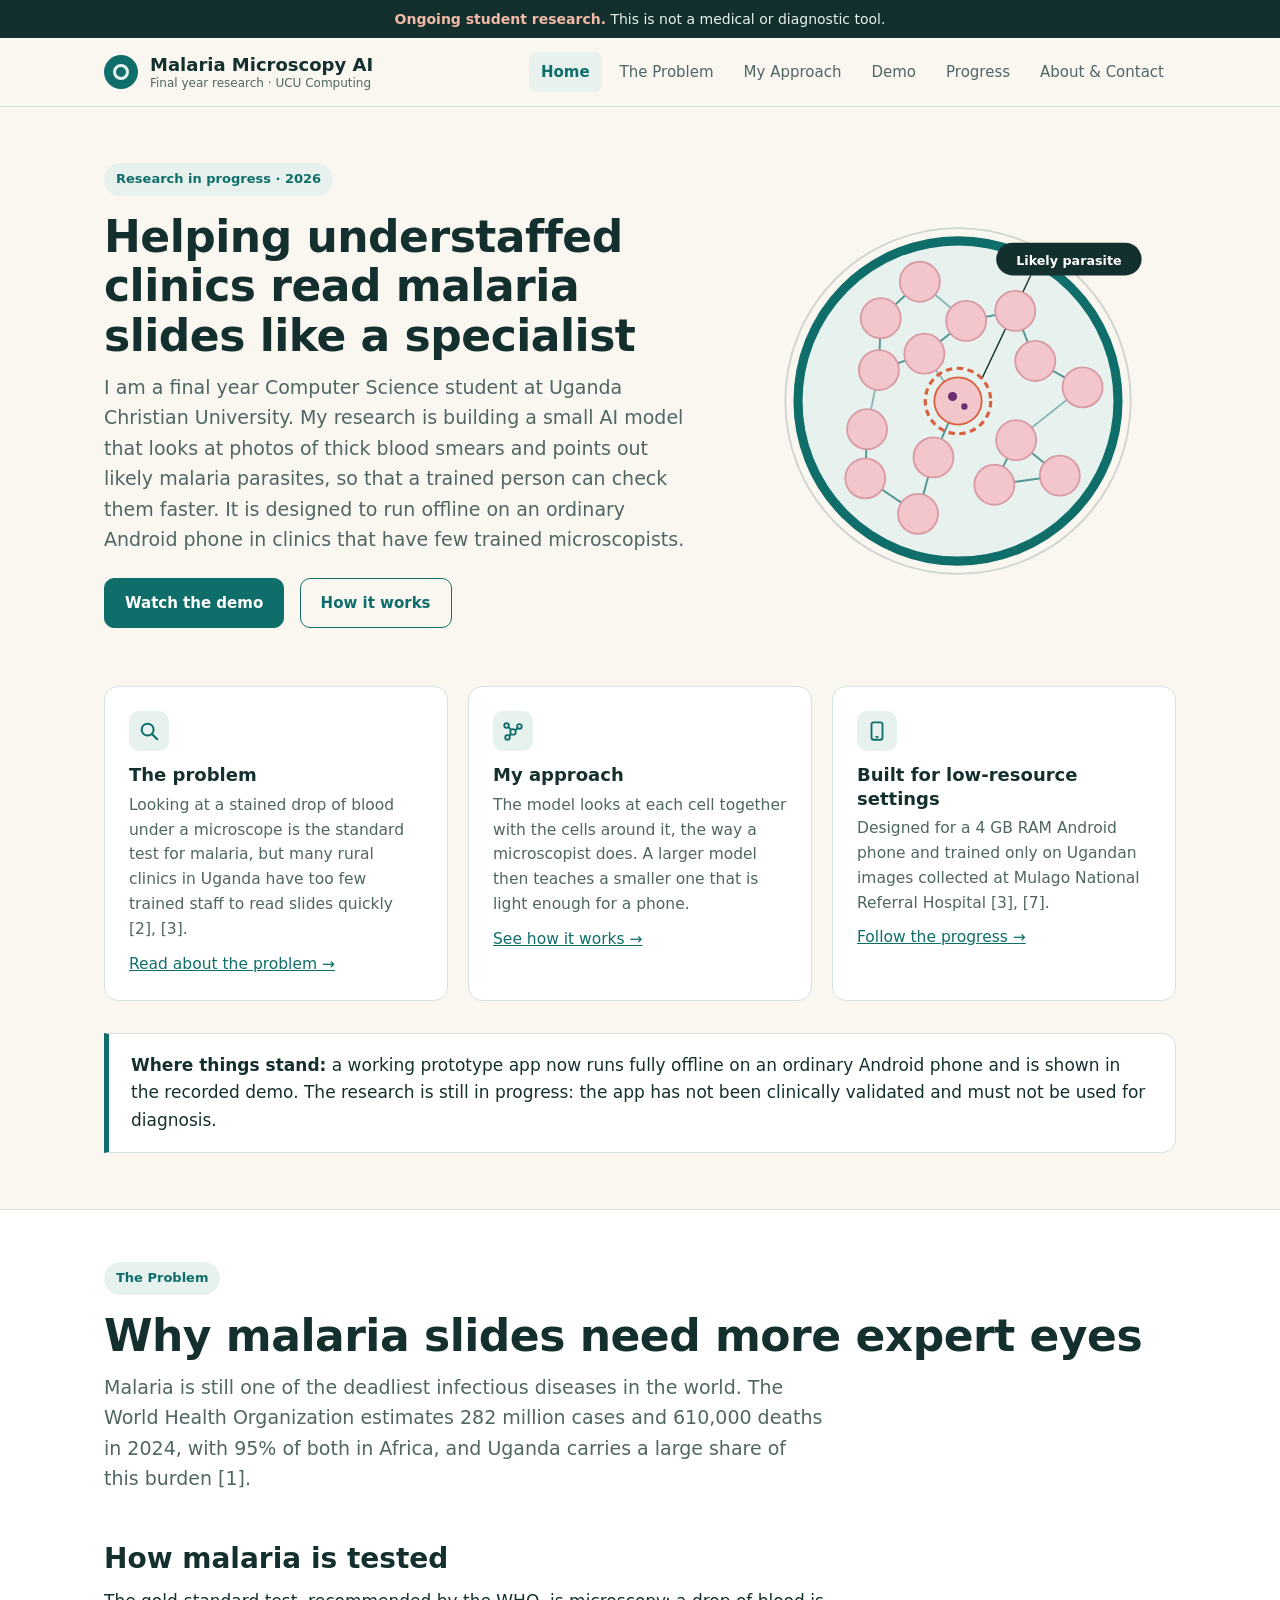
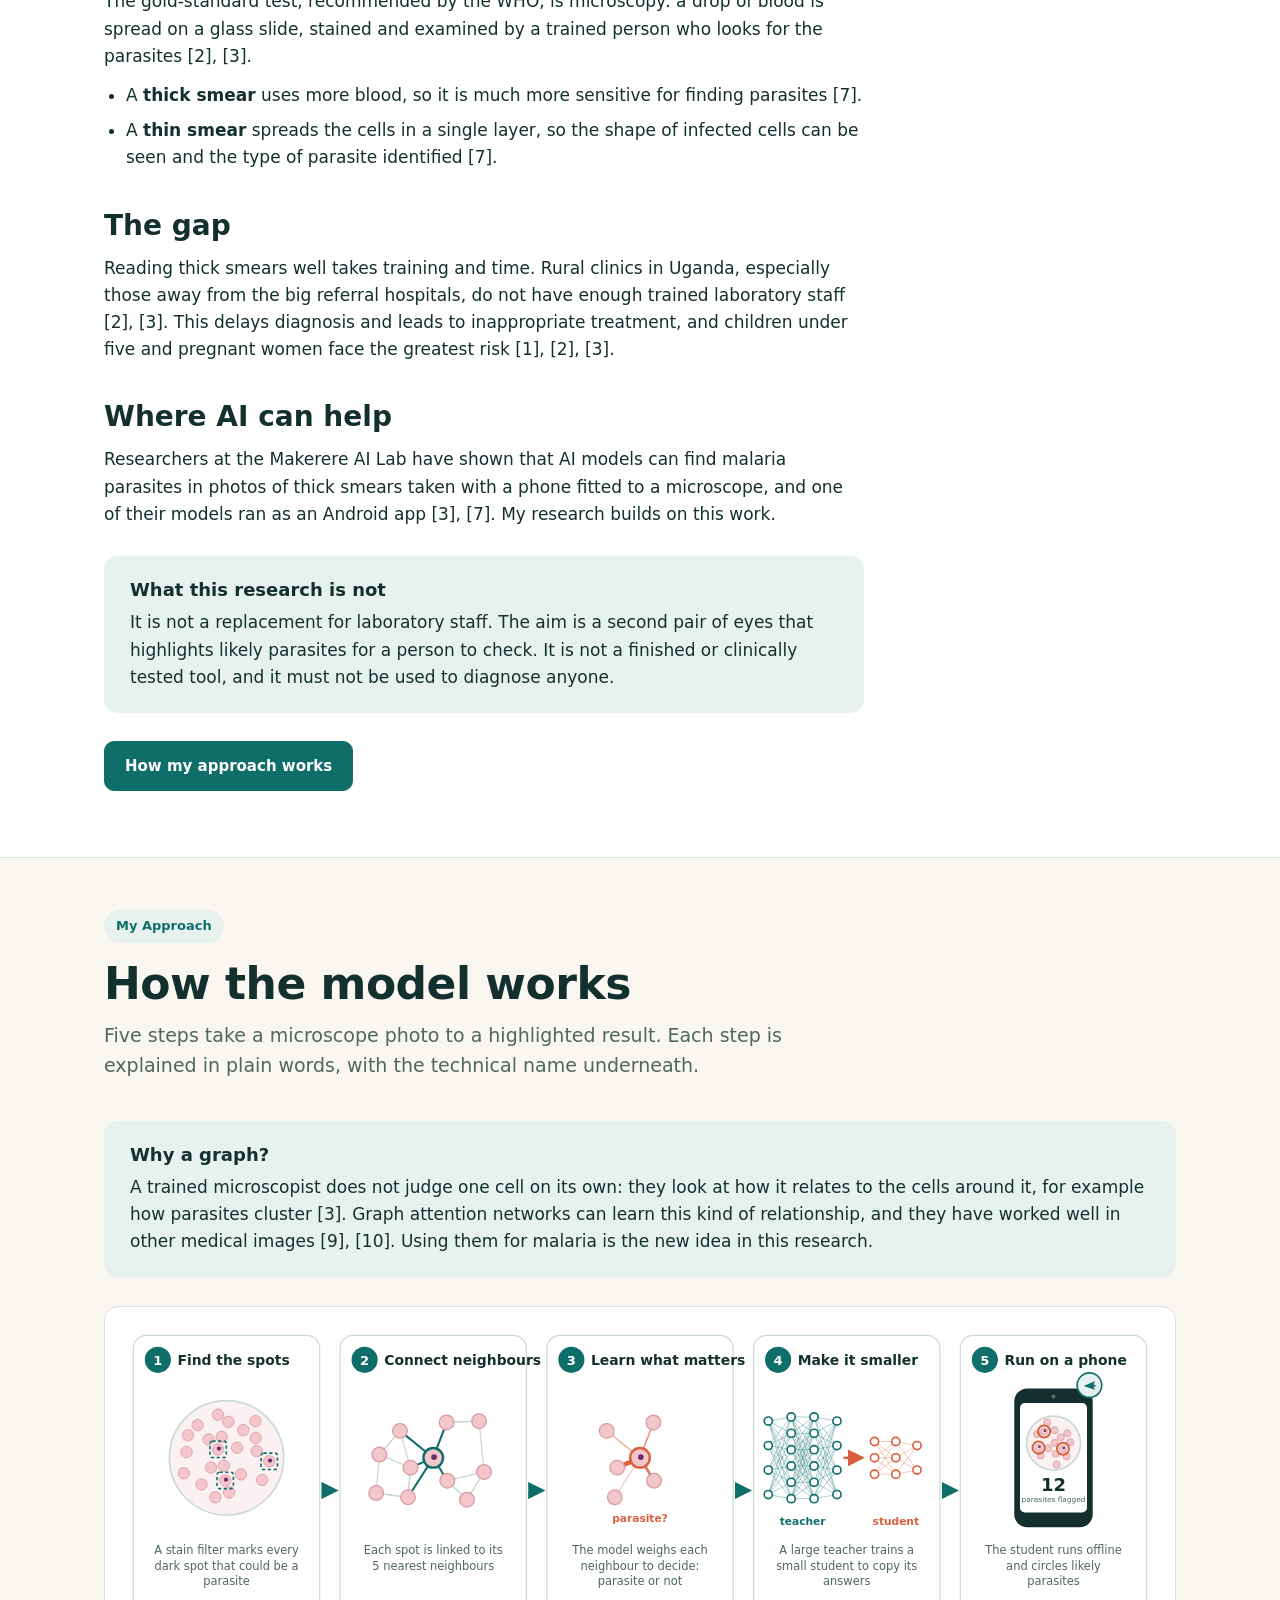
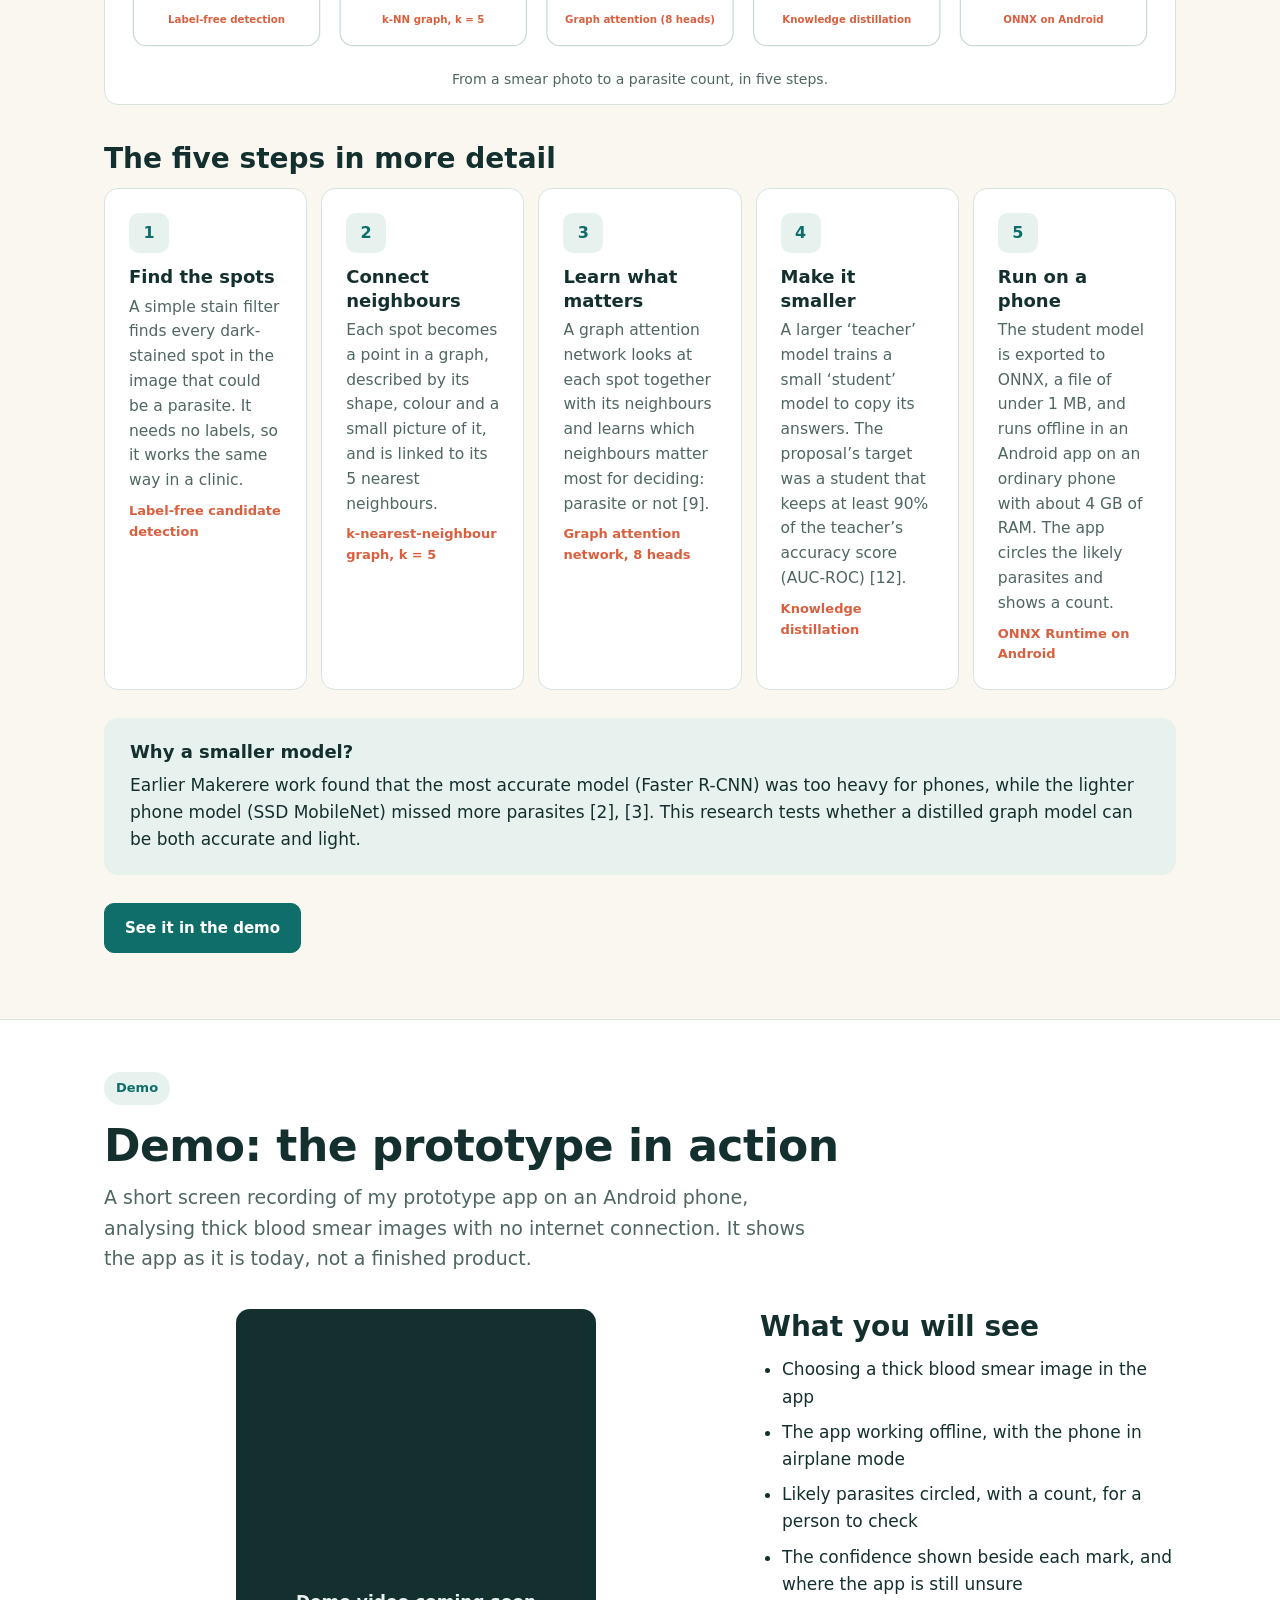
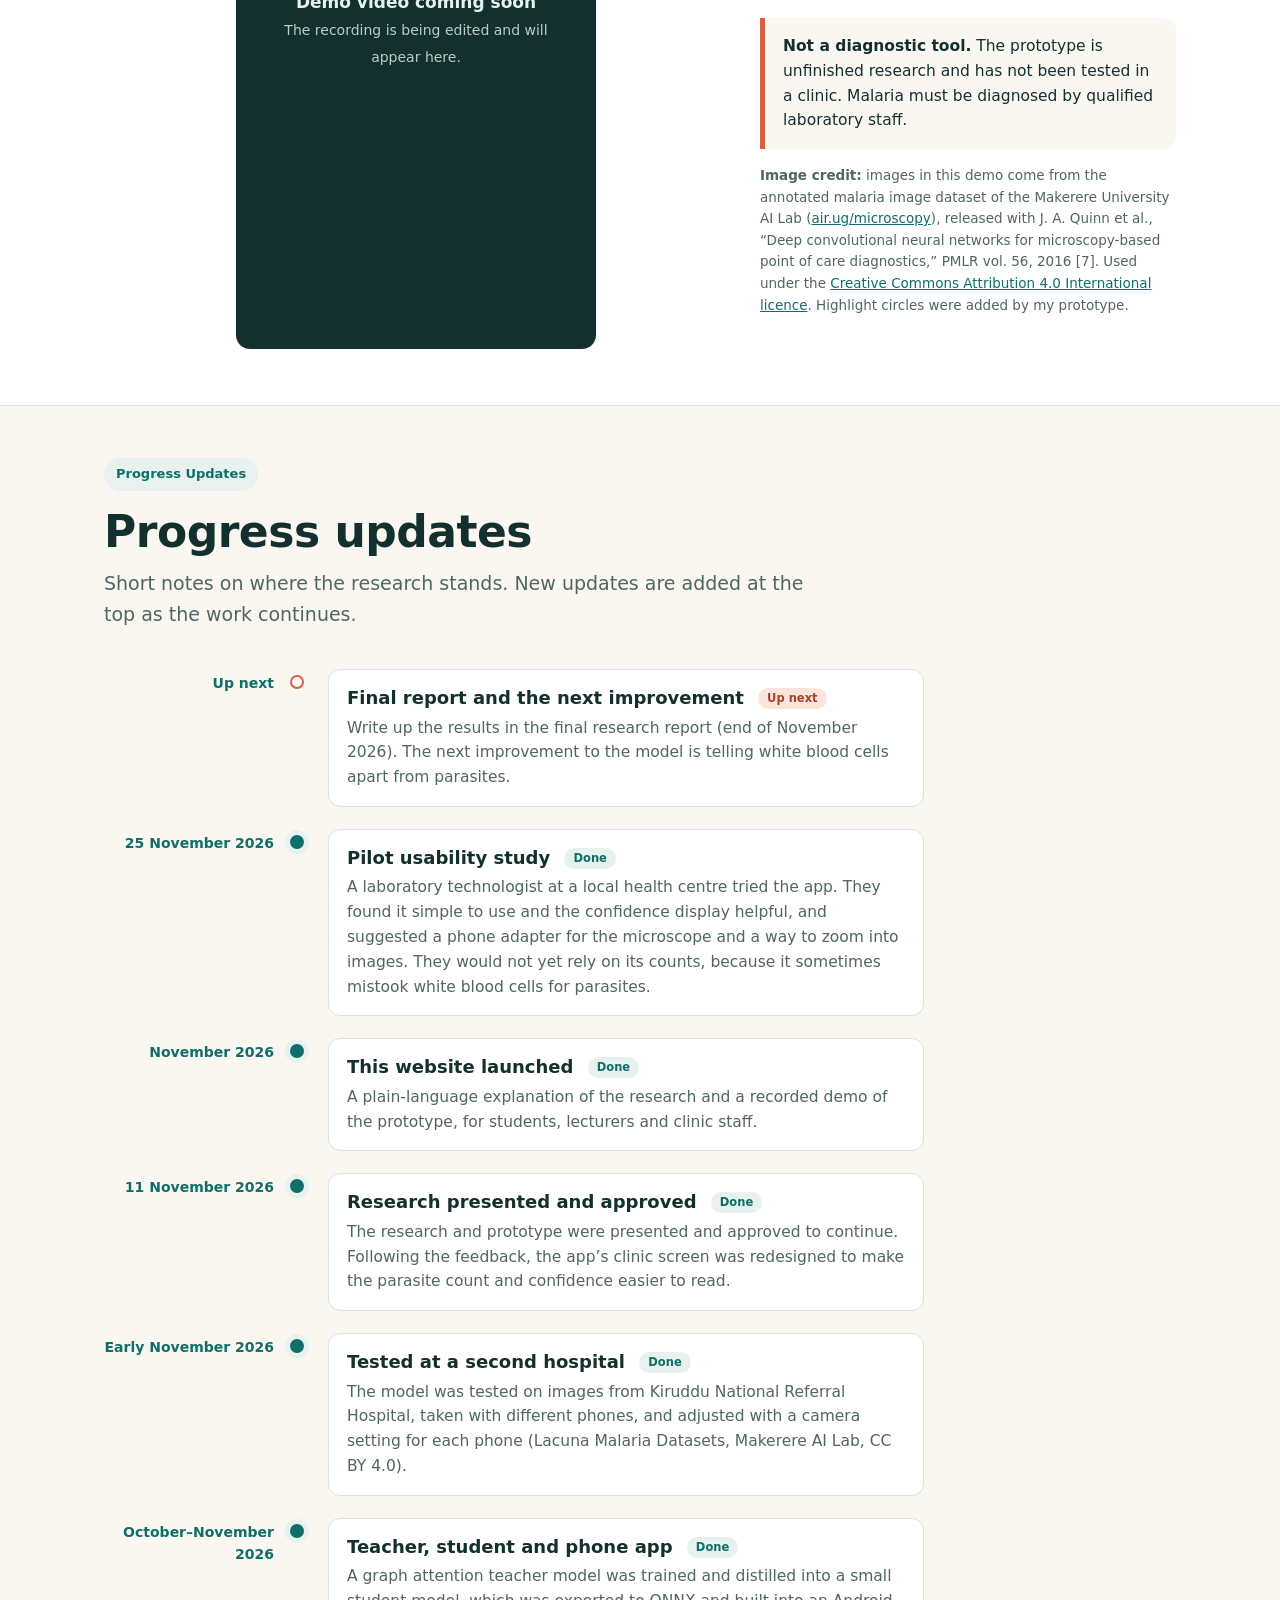
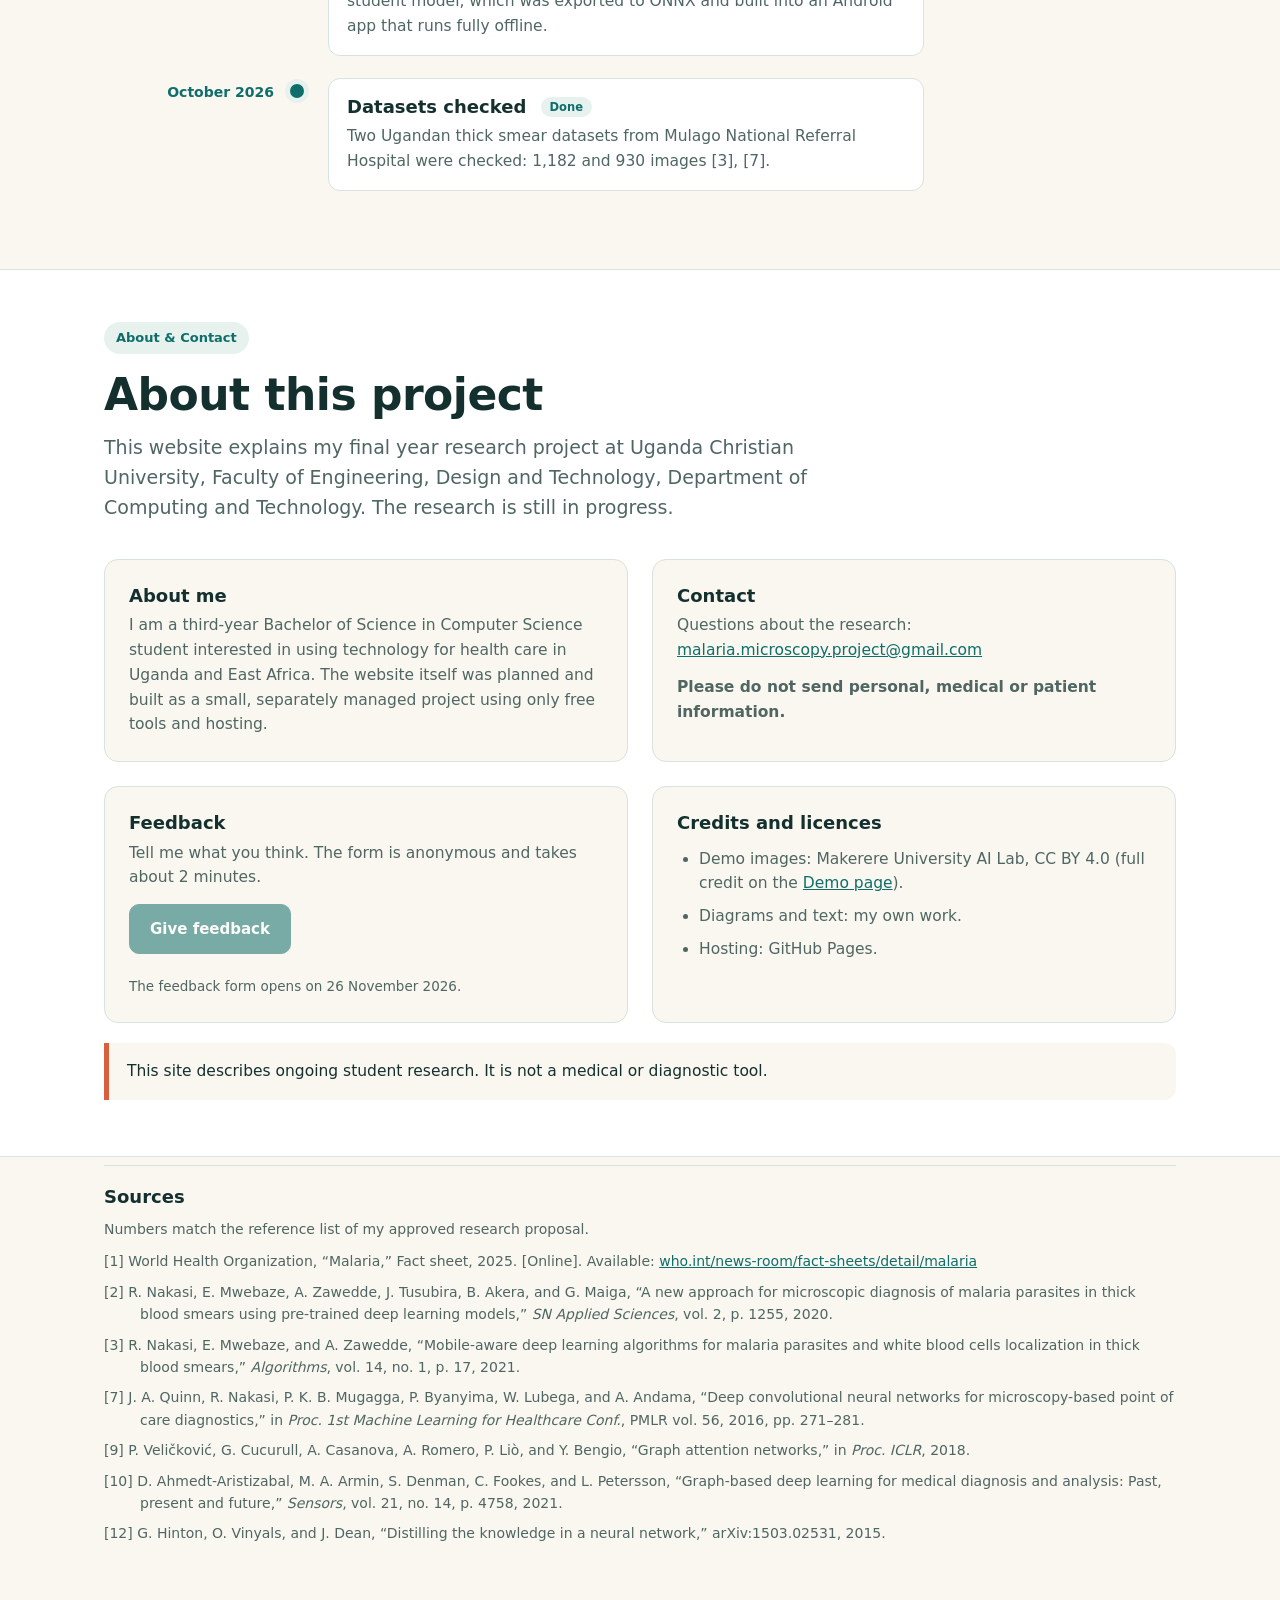
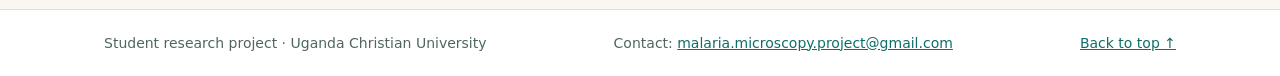
==== commit 1b3292e3: "Add pilot usability study to Progress section" ====
--- a/index.html
+++ b/index.html
@@ -163,9 +163,9 @@
       </div>
       <ol class="timeline">
         <li class="next"><span class="when">Up next</span><span class="dot" aria-hidden="true"></span>
-          <div class="body"><h3>Final report <span class="pill pill-next">Up next</span></h3><p>Write up the results in the final research report (end of November 2026).</p></div></li>
-        <li class="next"><span class="when">November 2026</span><span class="dot" aria-hidden="true"></span>
-          <div class="body"><h3>Usability study with laboratory staff <span class="pill pill-next">This week</span></h3><p>Laboratory staff at a local health centre try the app and give feedback on how easy it is to use.</p></div></li>
+          <div class="body"><h3>Final report and the next improvement <span class="pill pill-next">Up next</span></h3><p>Write up the results in the final research report (end of November 2026). The next improvement to the model is telling white blood cells apart from parasites.</p></div></li>
+        <li class=""><span class="when">25 November 2026</span><span class="dot" aria-hidden="true"></span>
+          <div class="body"><h3>Pilot usability study <span class="pill pill-done">Done</span></h3><p>A laboratory technologist at a local health centre tried the app. They found it simple to use and the confidence display helpful, and suggested a phone adapter for the microscope and a way to zoom into images. They would not yet rely on its counts, because it sometimes mistook white blood cells for parasites.</p></div></li>
         <li class=""><span class="when">November 2026</span><span class="dot" aria-hidden="true"></span>
           <div class="body"><h3>This website launched <span class="pill pill-done">Done</span></h3><p>A plain-language explanation of the research and a recorded demo of the prototype, for students, lecturers and clinic staff.</p></div></li>
         <li class=""><span class="when">11 November 2026</span><span class="dot" aria-hidden="true"></span>
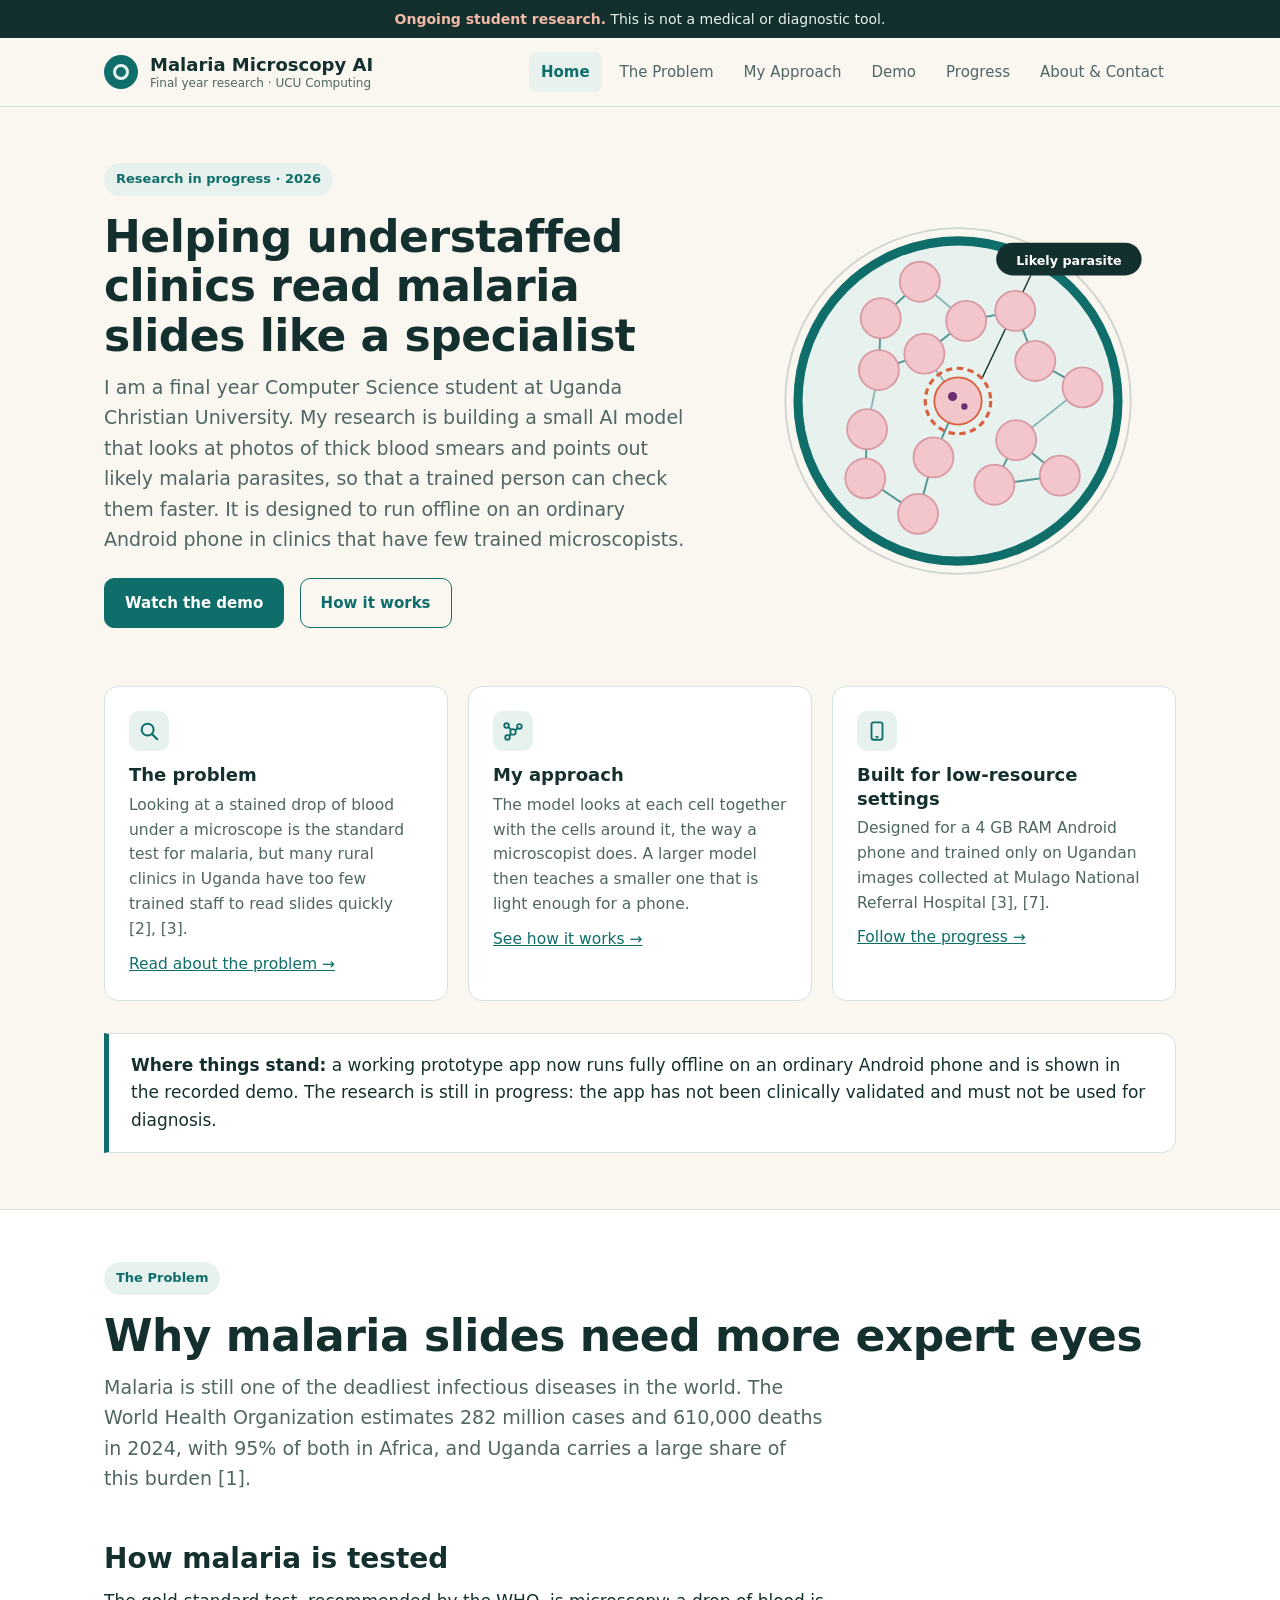
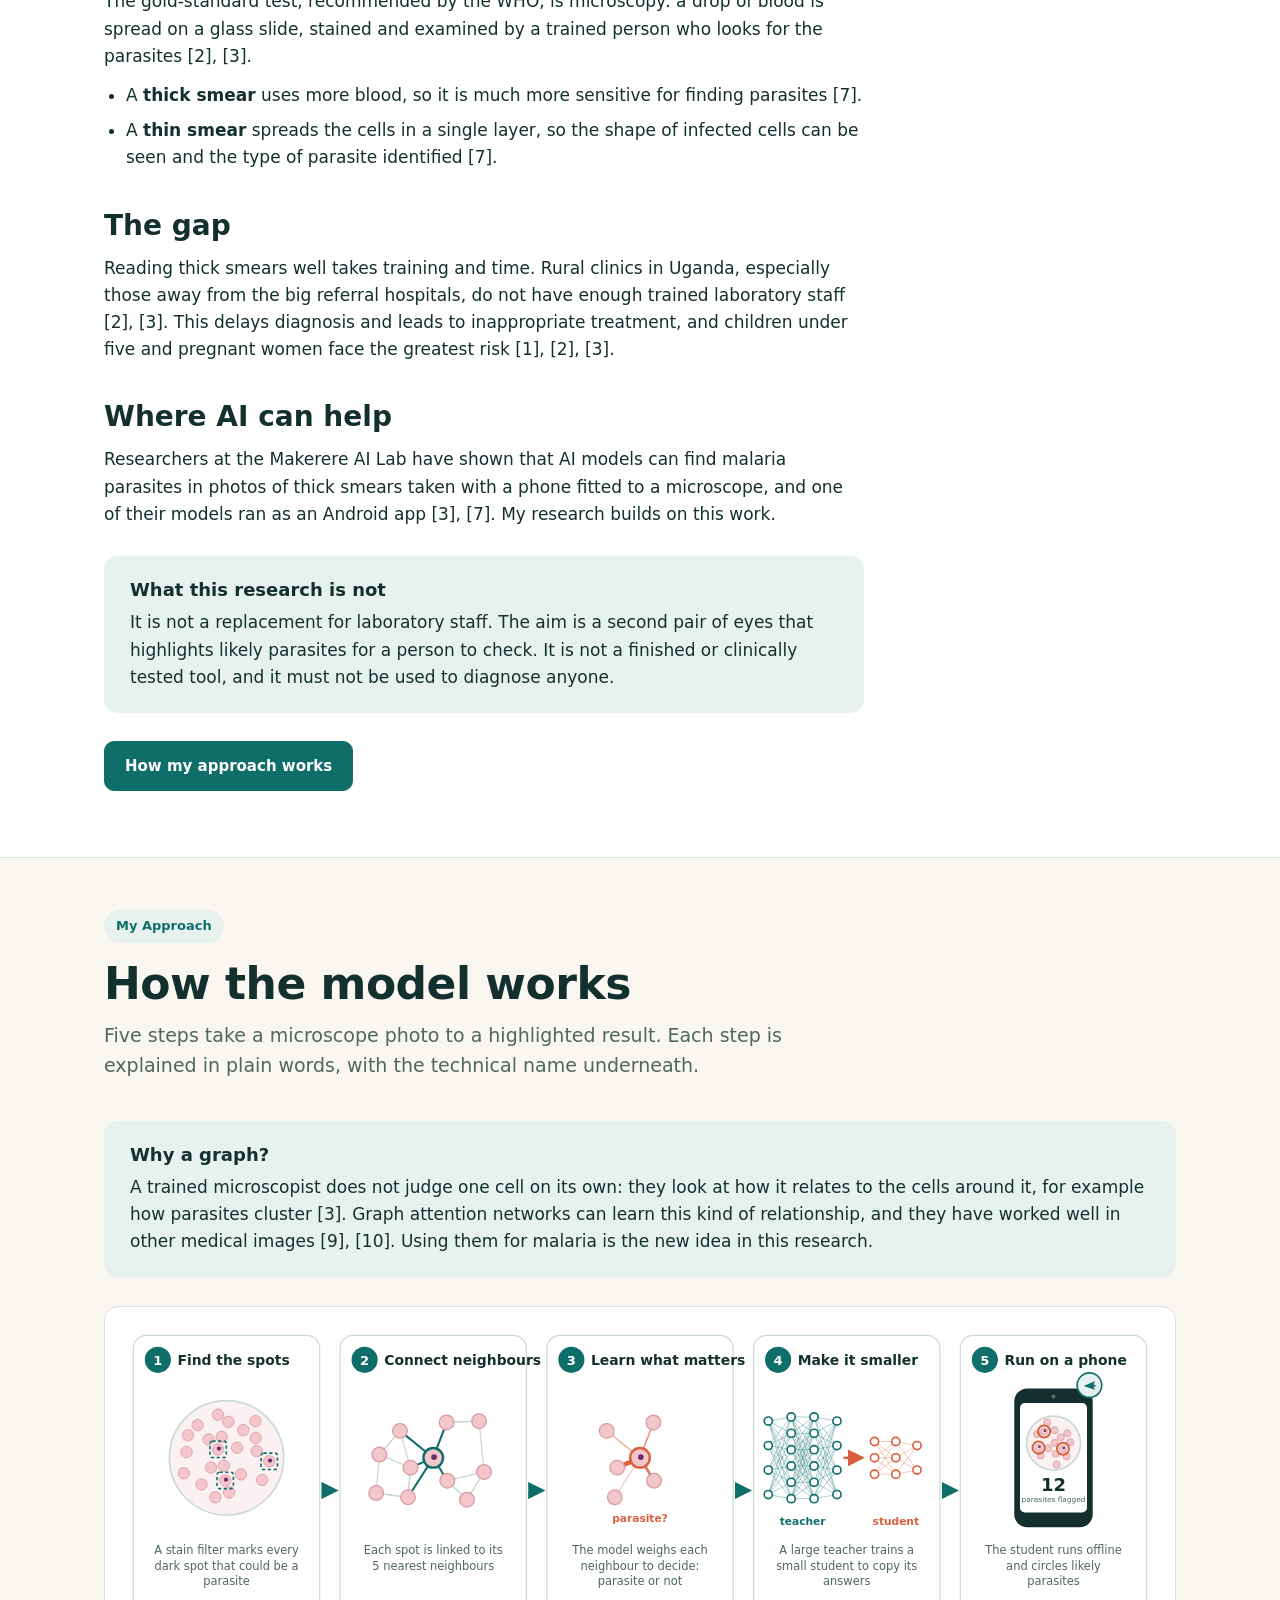
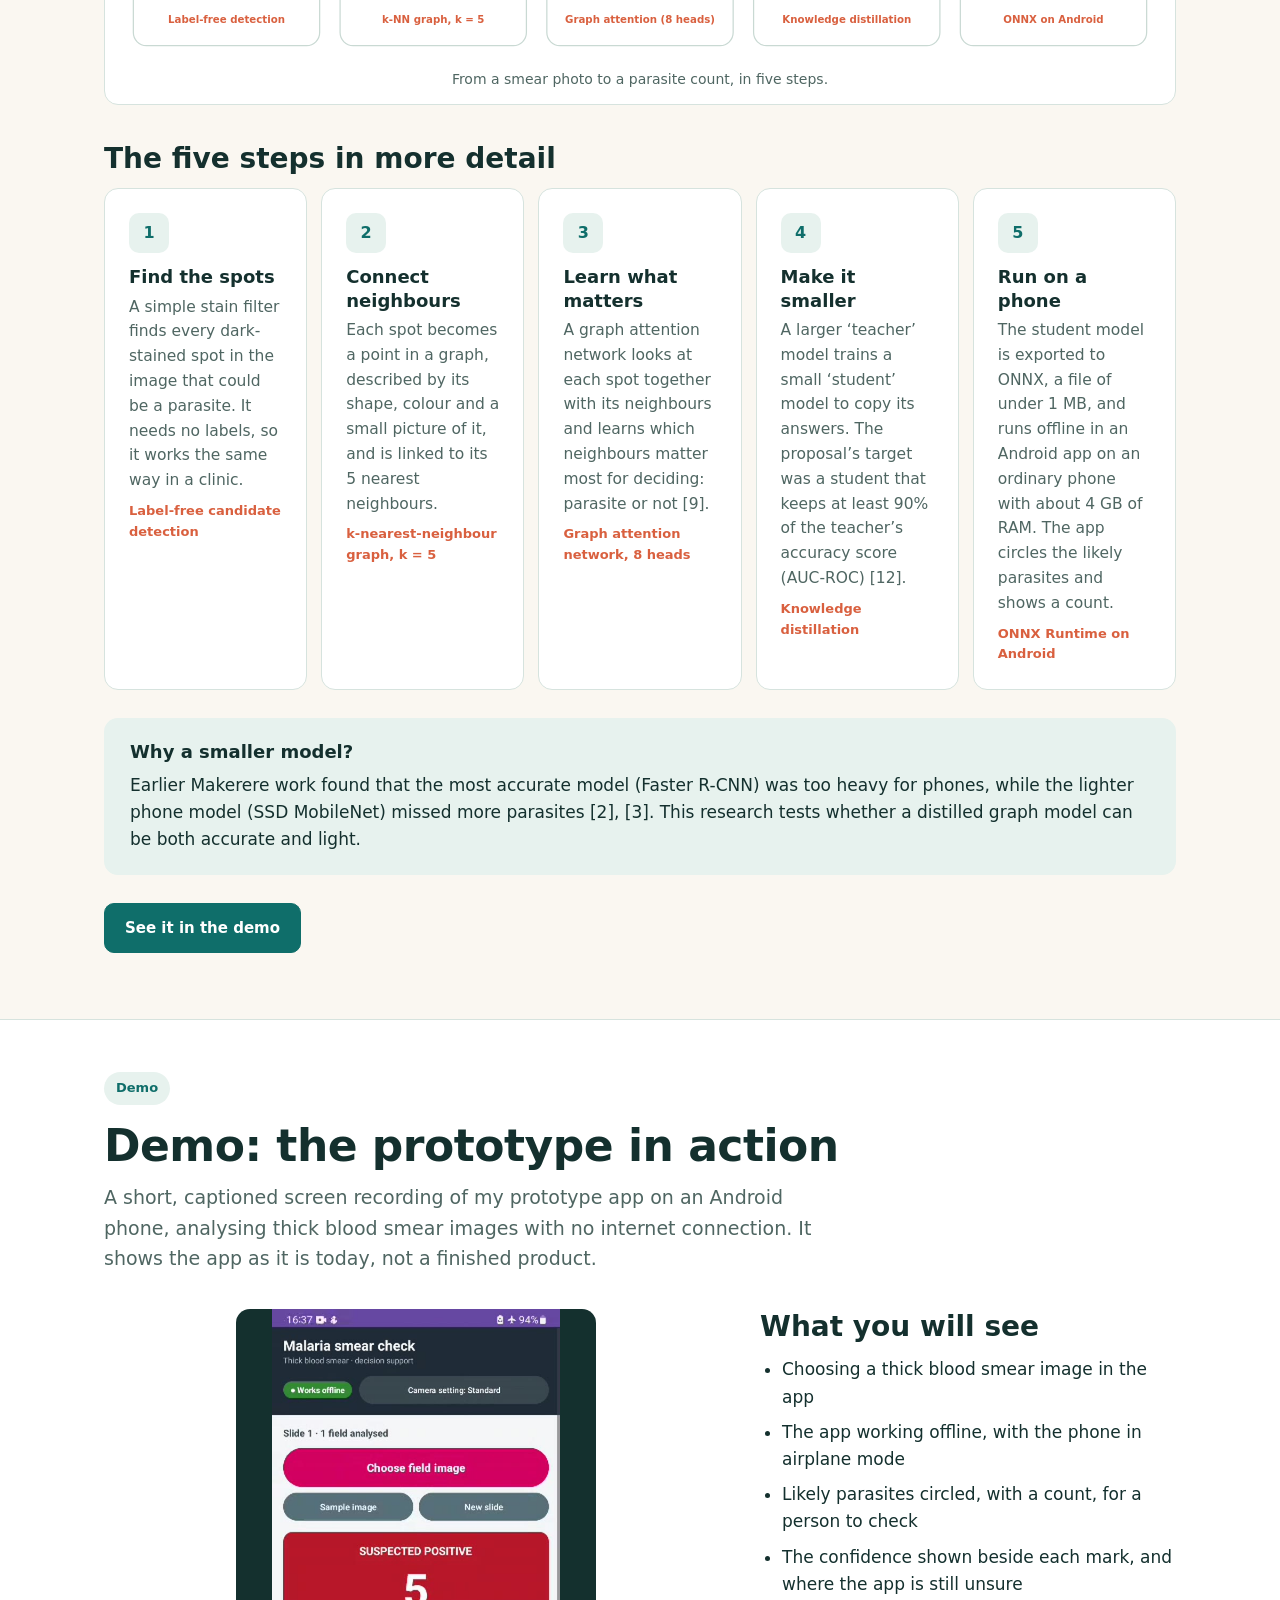
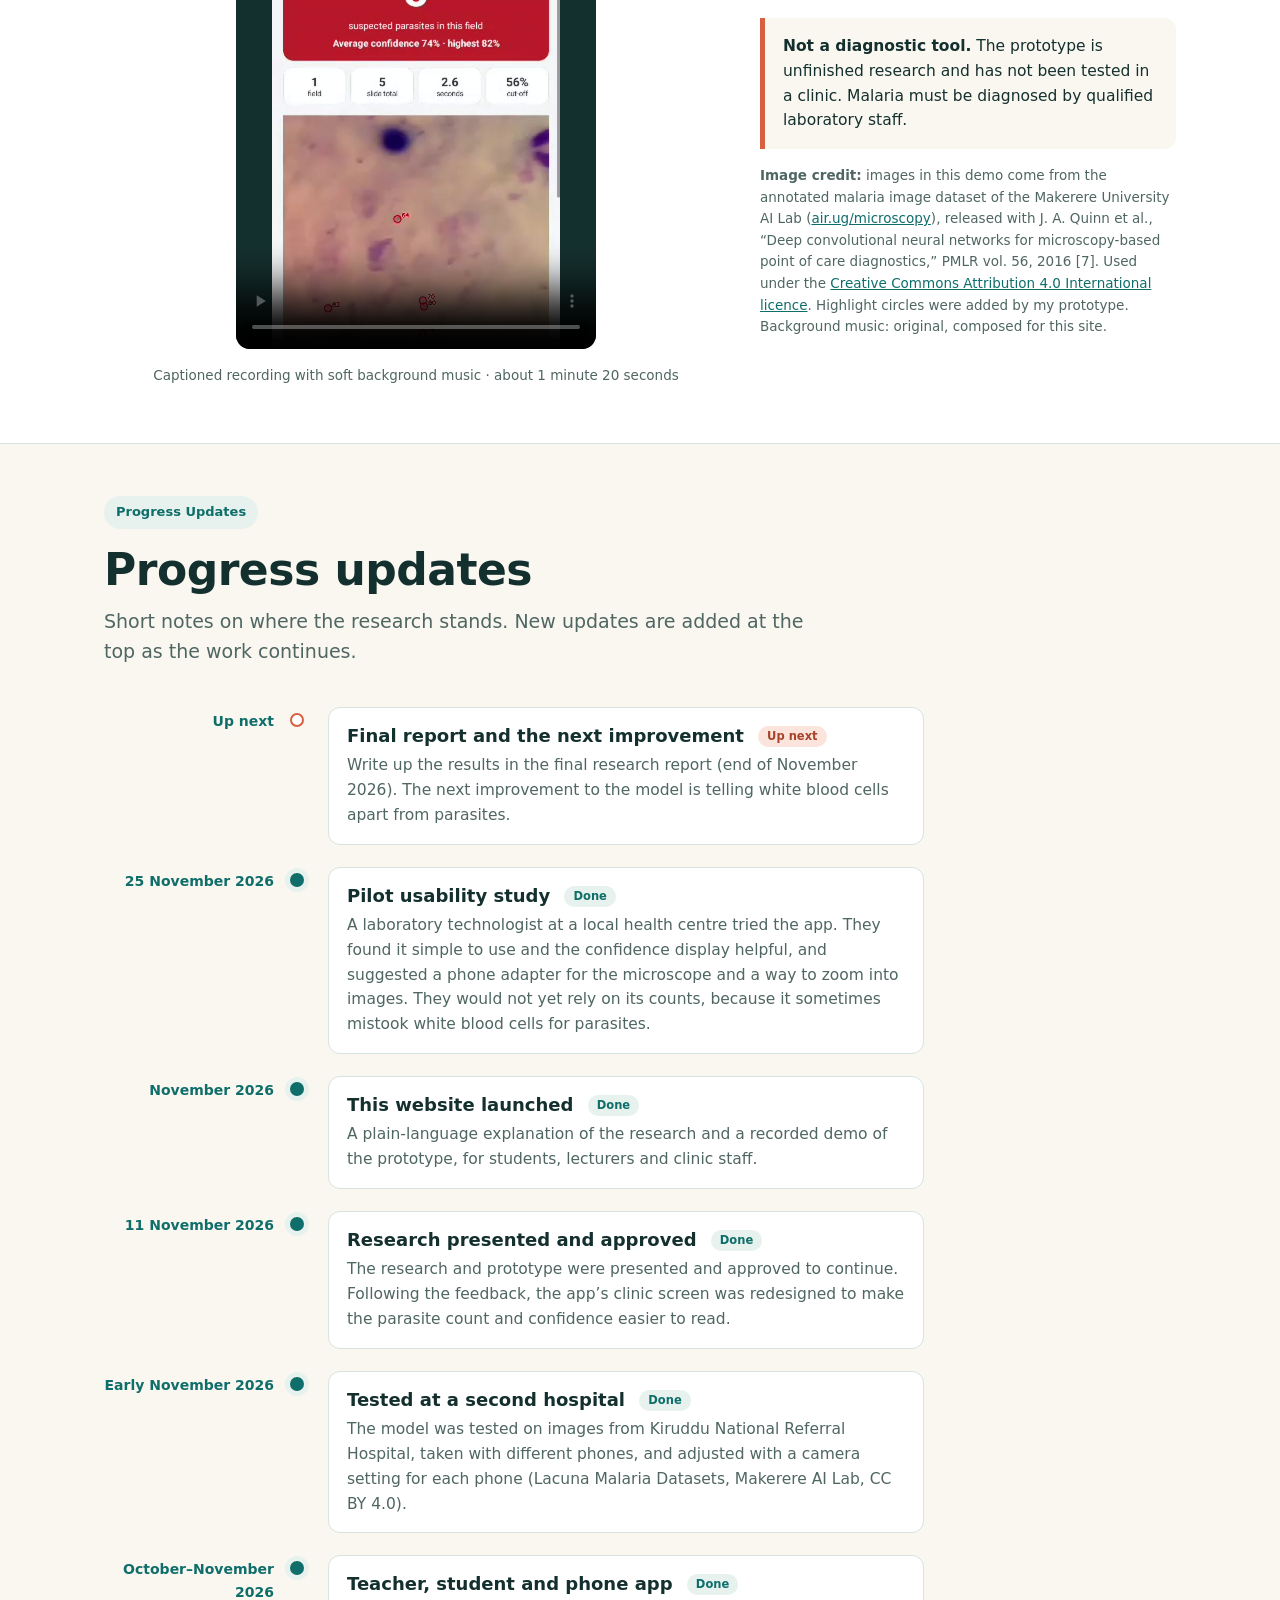
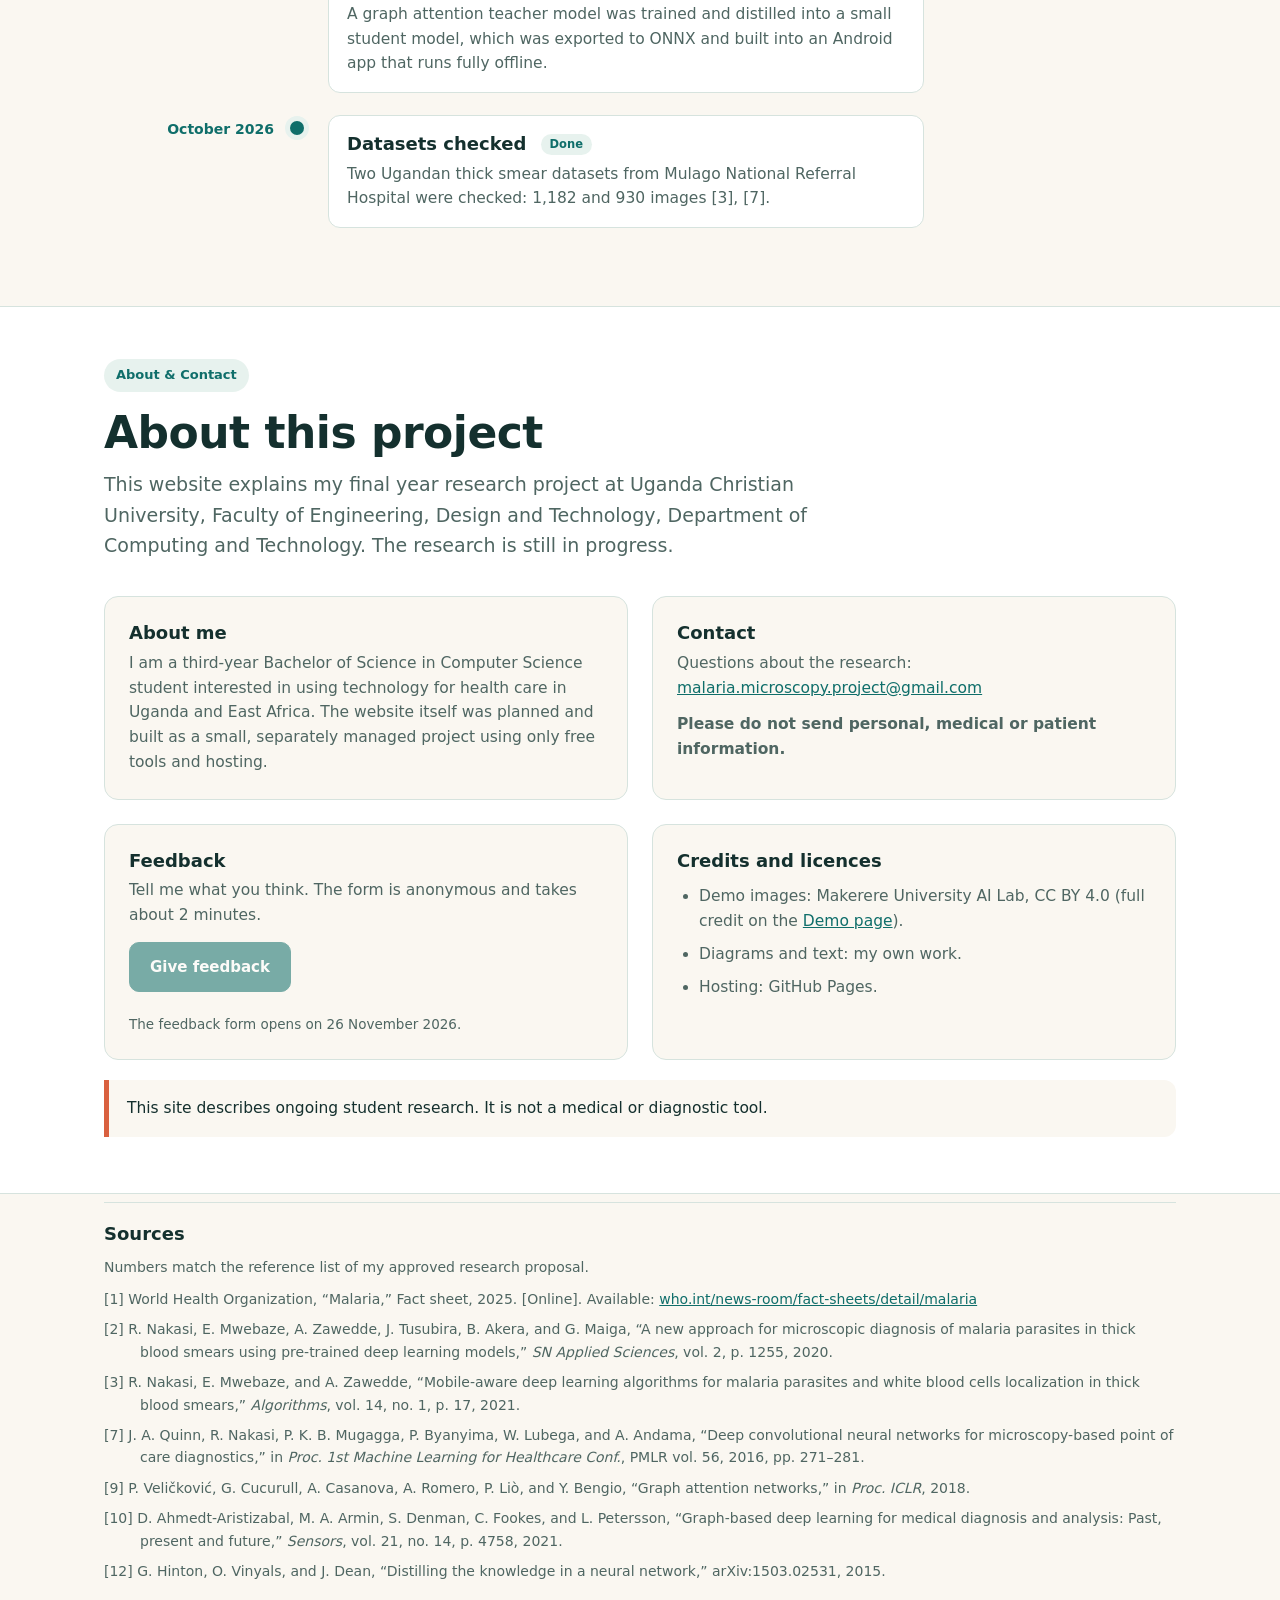
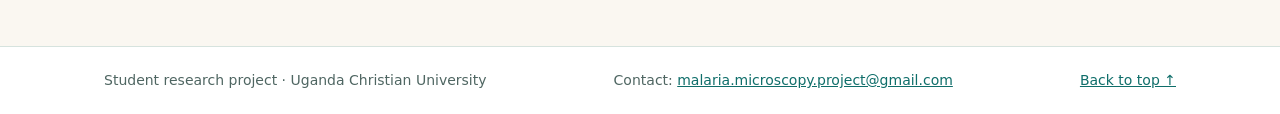
==== commit 44fb902b: "Add captioned demo video with background music (T16–T17)" ====
--- a/index.html
+++ b/index.html
@@ -127,18 +127,17 @@
       <div class="page-head">
         <span class="tag">Demo</span>
         <h1>Demo: the prototype in action</h1>
-        <p class="lead">A short screen recording of my prototype app on an Android phone, analysing thick blood smear images with no internet connection. It shows the app as it is today, not a finished product.</p>
+        <p class="lead">A short, captioned screen recording of my prototype app on an Android phone, analysing thick blood smear images with no internet connection. It shows the app as it is today, not a finished product.</p>
       </div>
       <div class="demo">
         <div>
-          <!-- T17 (Day 9): replace this placeholder with the video:
-          <div class="video"><video controls preload="metadata" poster="images/demo-poster.jpg" playsinline>
-            <source src="video/demo.mp4" type="video/mp4">
-            Your browser can't play this video. <a href="video/demo.mp4">Download it instead</a>.
-          </video></div> -->
-          <div class="video" style="display:grid;place-items:center;color:var(--mint);text-align:center;padding:24px;max-width:360px">
-            <p><strong>Demo video coming soon</strong><br><span style="font-size:14px;opacity:.8">The recording is being edited and will appear here.</span></p>
+          <div class="video" style="max-width:360px">
+            <video controls preload="metadata" poster="images/demo-poster.jpg" playsinline>
+              <source src="video/demo.mp4" type="video/mp4">
+              Your browser can't play this video. <a href="video/demo.mp4">Download it instead</a>.
+            </video>
           </div>
+          <p class="credit" style="text-align:center">Captioned recording with soft background music · about 1 minute 20 seconds</p>
         </div>
         <div>
           <h2 style="margin-top:0">What you will see</h2>
@@ -149,7 +148,7 @@
             <li>The confidence shown beside each mark, and where the app is still unsure</li>
           </ul></div>
           <div class="warn"><strong>Not a diagnostic tool.</strong> The prototype is unfinished research and has not been tested in a clinic. Malaria must be diagnosed by qualified laboratory staff.</div>
-          <p class="credit"><strong>Image credit:</strong> images in this demo come from the annotated malaria image dataset of the Makerere University AI Lab (<a href="https://air.ug/microscopy/">air.ug/microscopy</a>), released with J. A. Quinn et al., “Deep convolutional neural networks for microscopy-based point of care diagnostics,” PMLR vol. 56, 2016 [7]. Used under the <a href="https://creativecommons.org/licenses/by/4.0/">Creative Commons Attribution 4.0 International licence</a>. Highlight circles were added by my prototype.</p>
+          <p class="credit"><strong>Image credit:</strong> images in this demo come from the annotated malaria image dataset of the Makerere University AI Lab (<a href="https://air.ug/microscopy/">air.ug/microscopy</a>), released with J. A. Quinn et al., “Deep convolutional neural networks for microscopy-based point of care diagnostics,” PMLR vol. 56, 2016 [7]. Used under the <a href="https://creativecommons.org/licenses/by/4.0/">Creative Commons Attribution 4.0 International licence</a>. Highlight circles were added by my prototype. Background music: original, composed for this site.</p>
         </div>
       </div>
       </div>
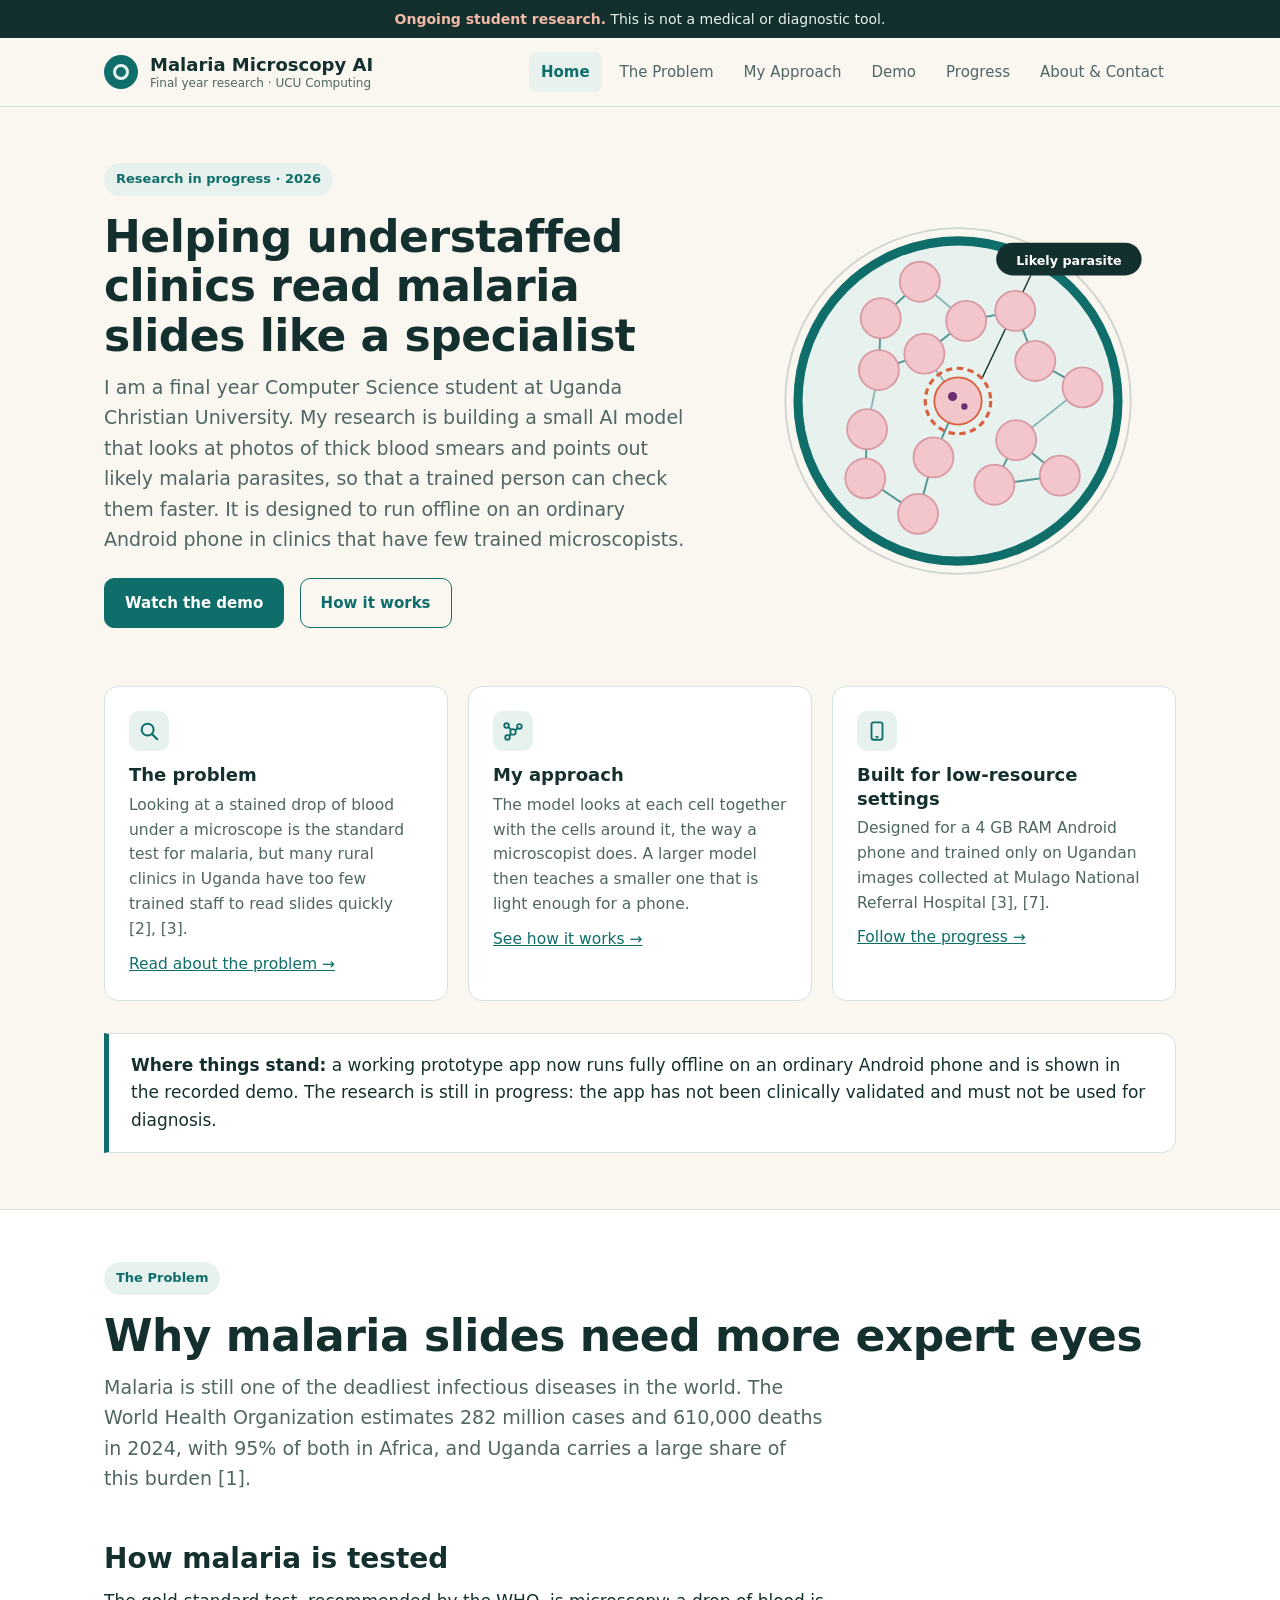
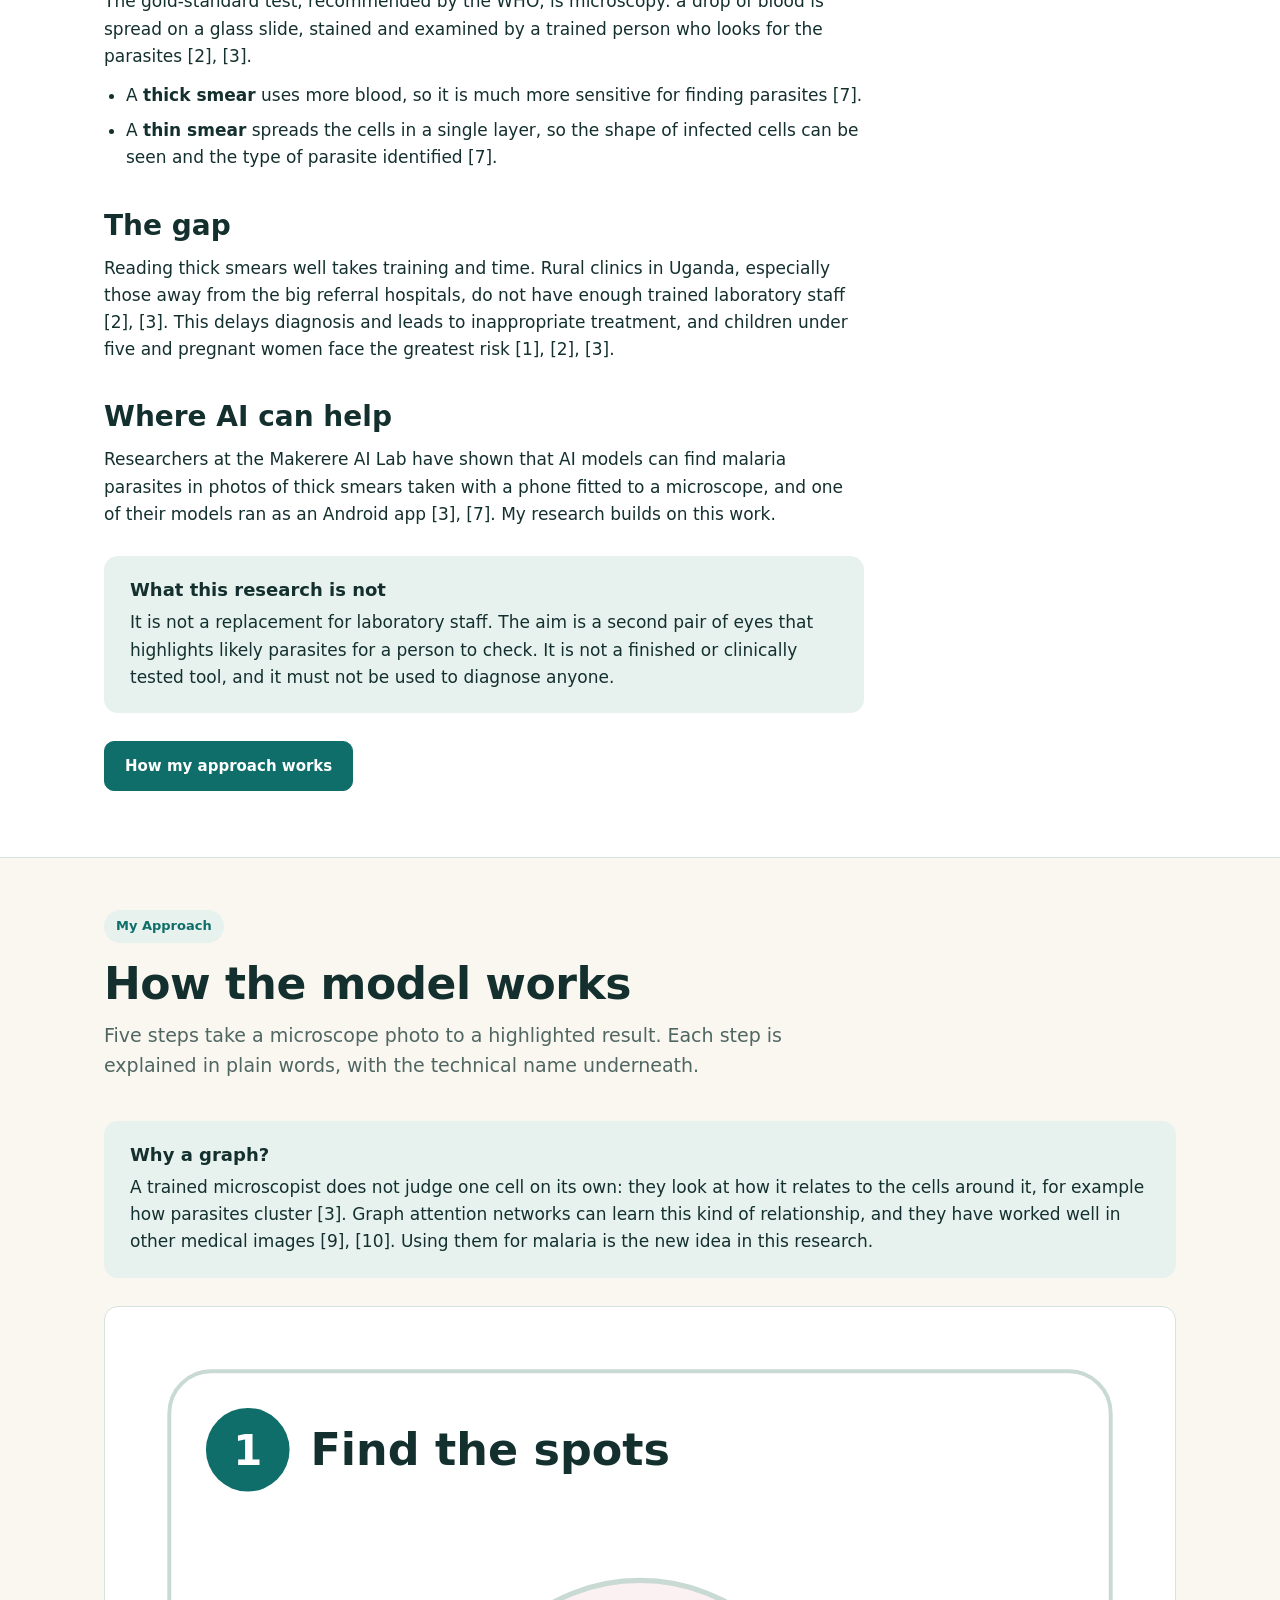
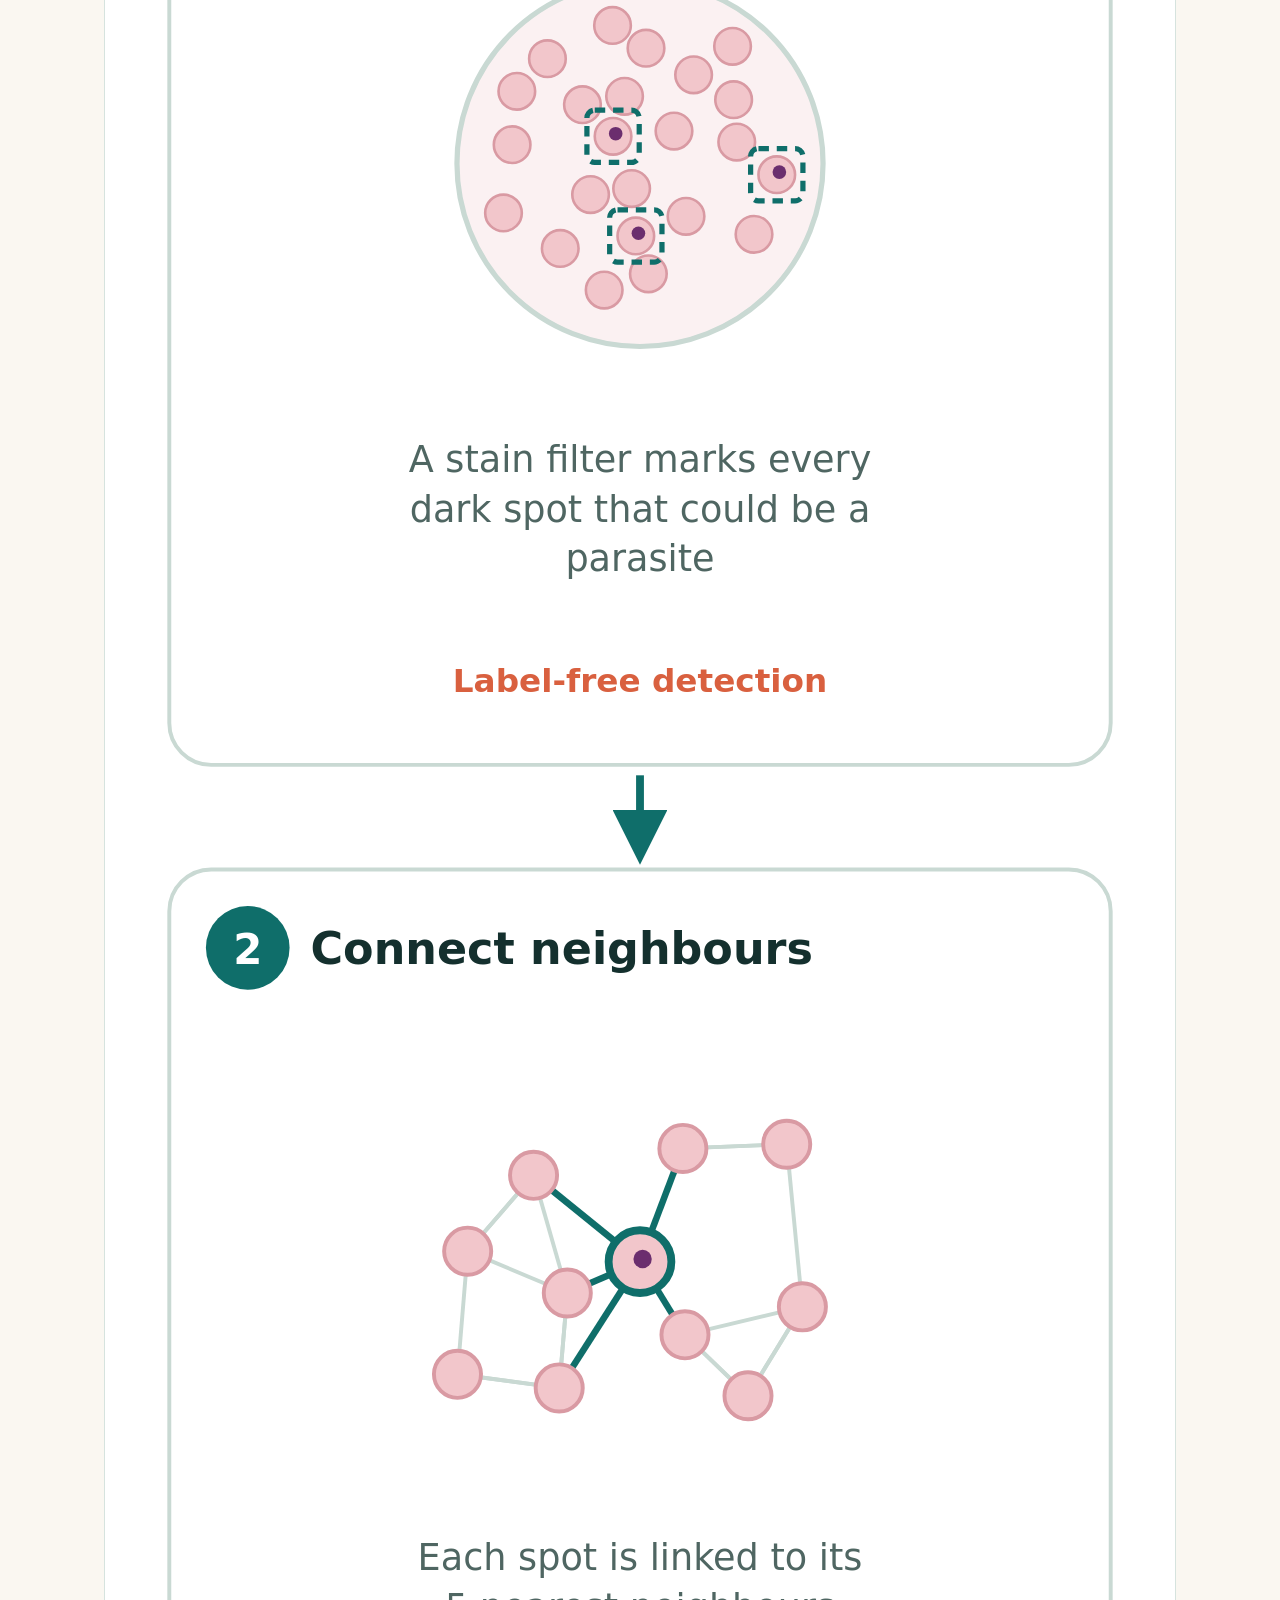
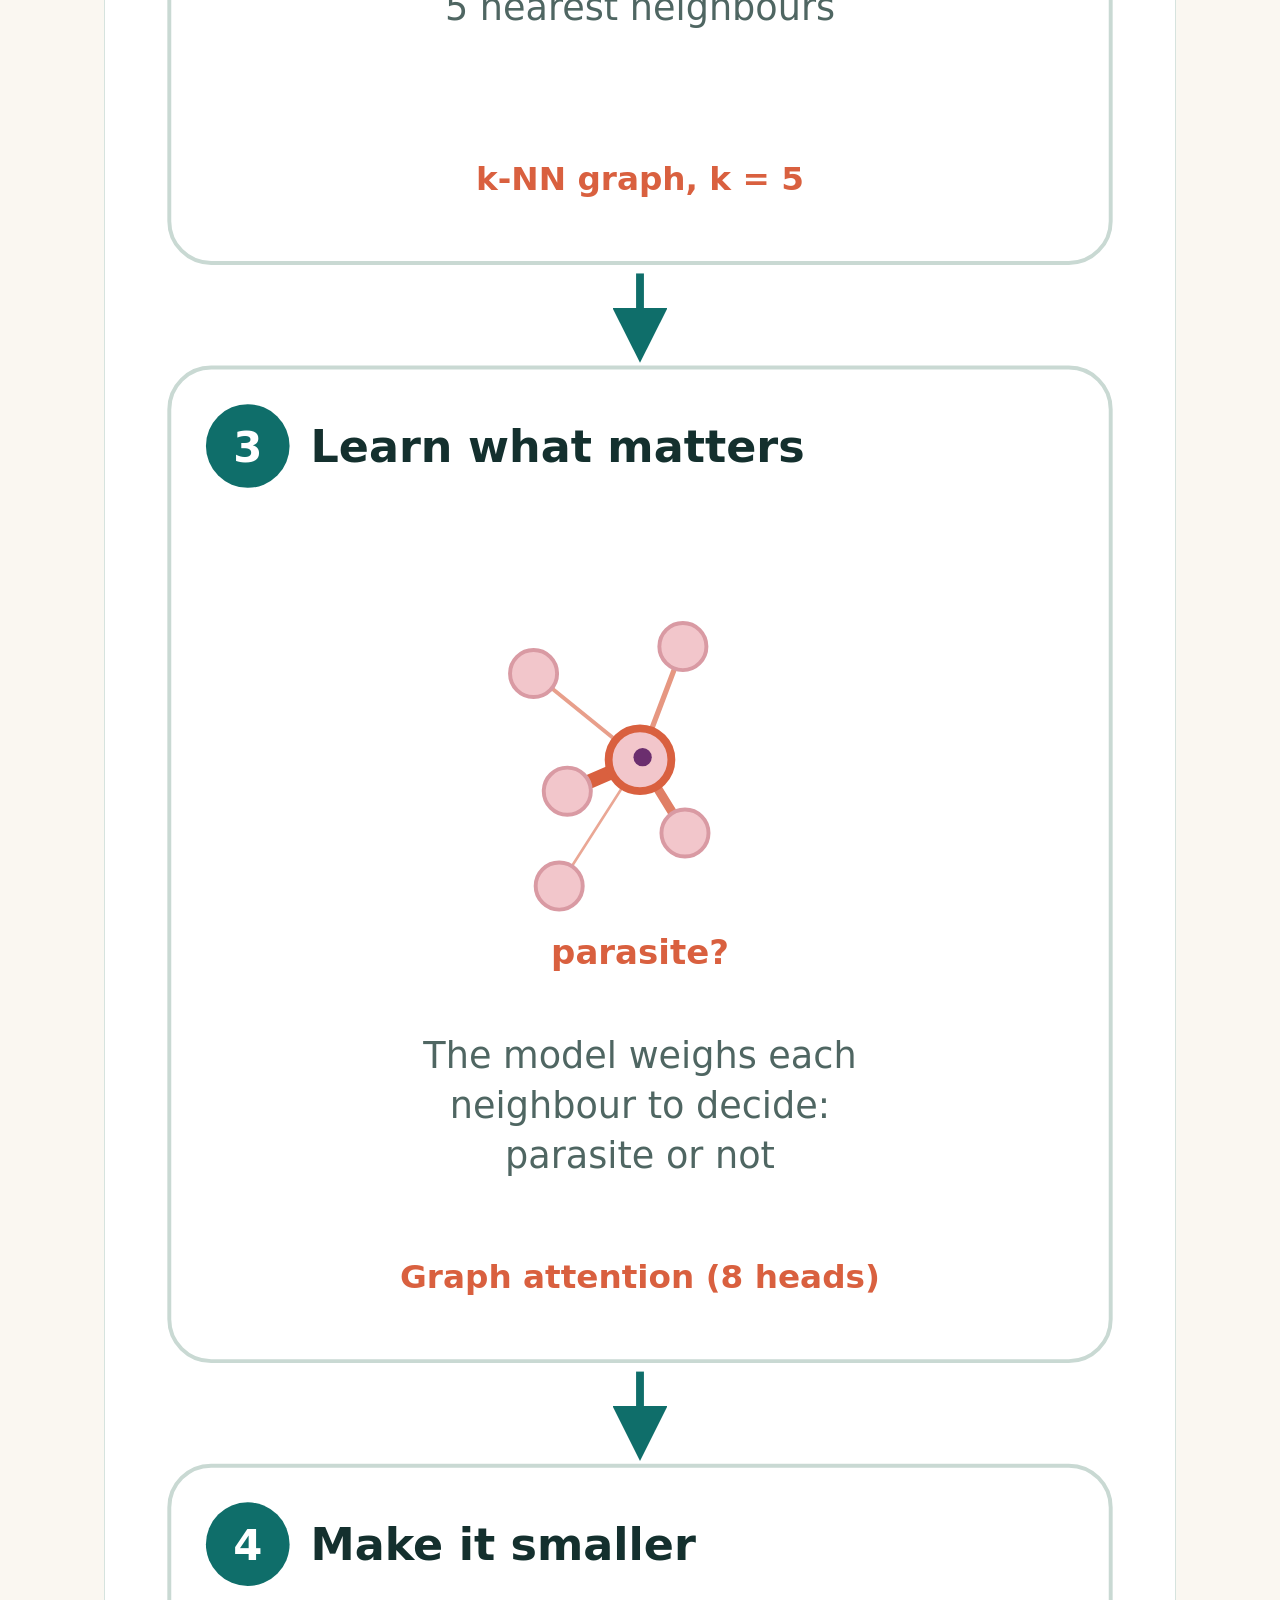
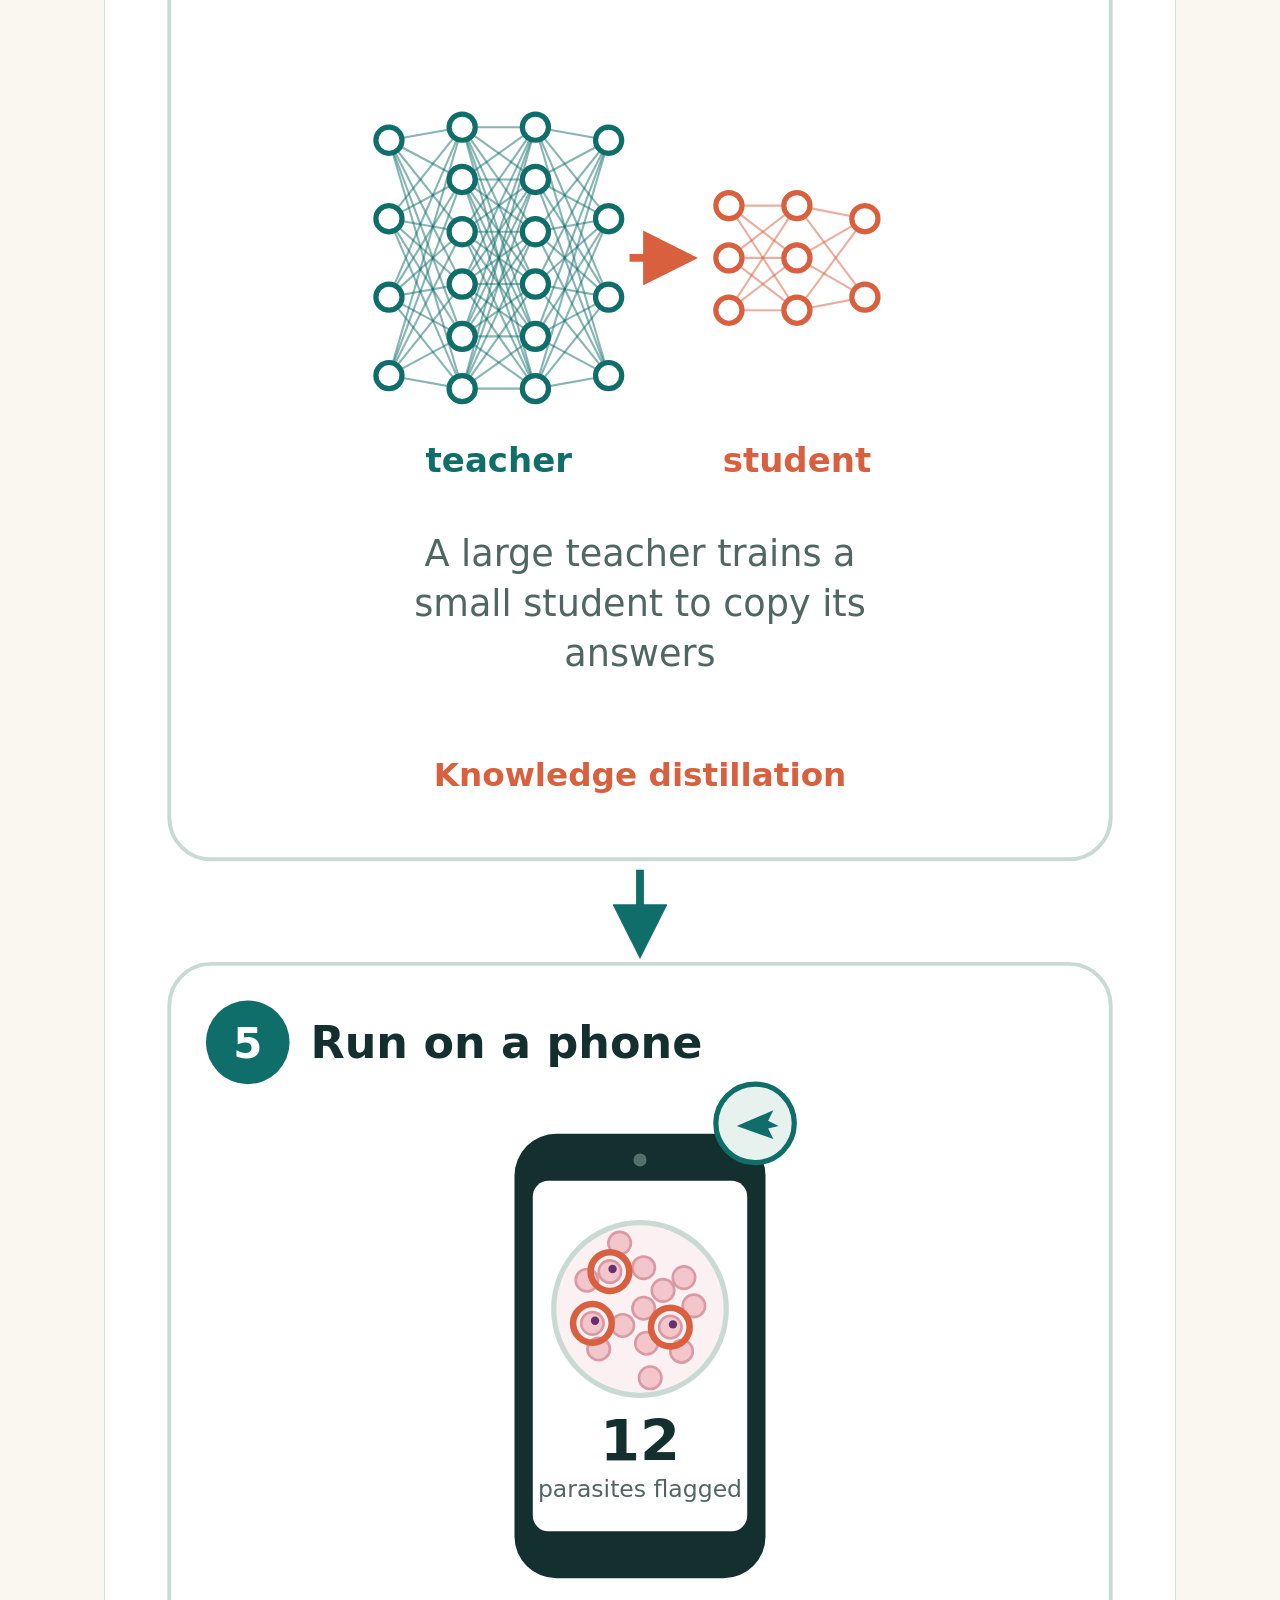
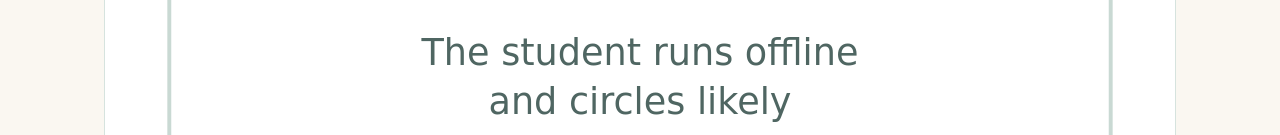
==== commit 63577156: "Link feedback form (T18)" ====
--- a/index.html
+++ b/index.html
@@ -198,9 +198,8 @@
         <div class="card">
           <h3>Feedback</h3>
           <p>Tell me what you think. The form is anonymous and takes about 2 minutes.</p>
-          <!-- T18 (Day 9): put the Google Form link in href and remove the note -->
-          <p style="margin-top:14px"><a class="btn btn-primary" href="#" aria-disabled="true">Give feedback</a></p>
-          <p style="font-size:13.5px">The feedback form opens on 26 November 2026.</p>
+          <p style="margin-top:14px"><a class="btn btn-primary" href="https://forms.gle/uasCdXGxyYPGQbs58" target="_blank" rel="noopener">Give feedback</a></p>
+          <p style="font-size:13.5px">Opens a Google Form in a new tab. No sign-in needed, and no email addresses are collected.</p>
         </div>
         <div class="card">
           <h3>Credits and licences</h3>
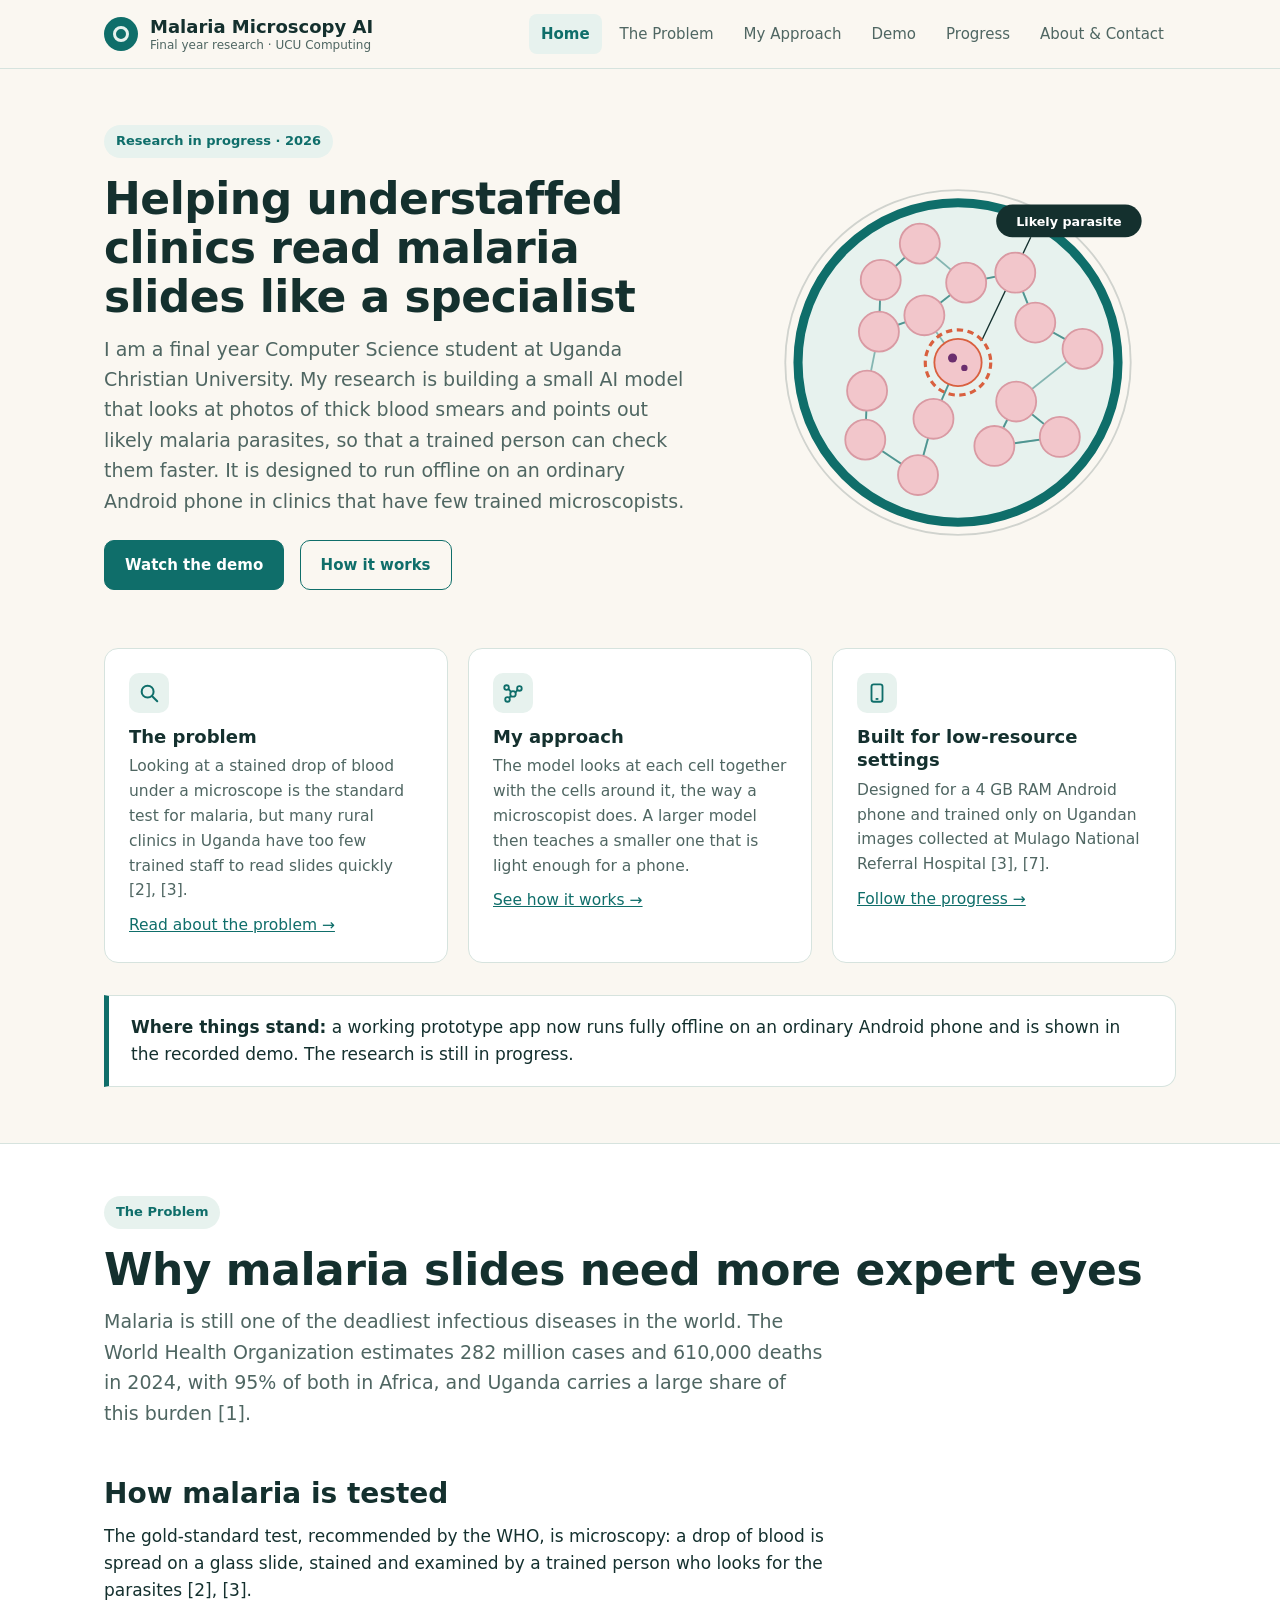
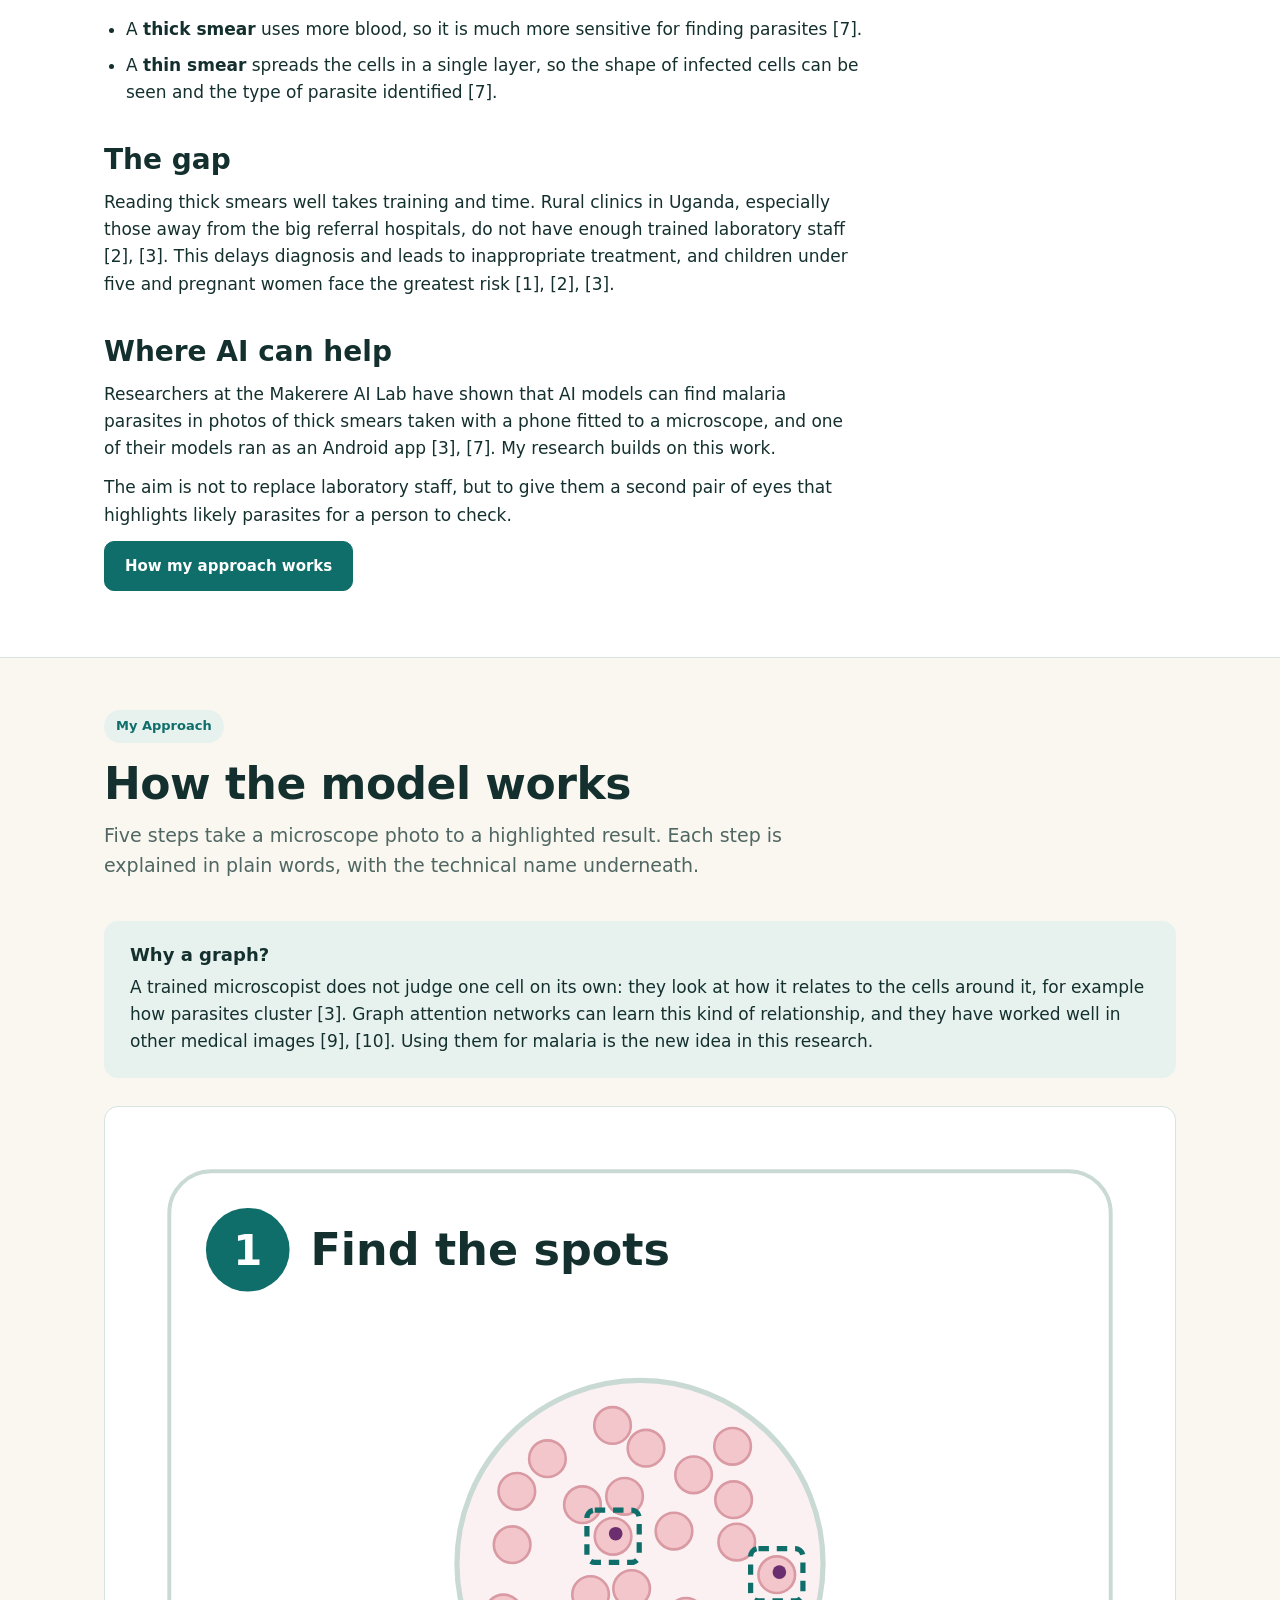
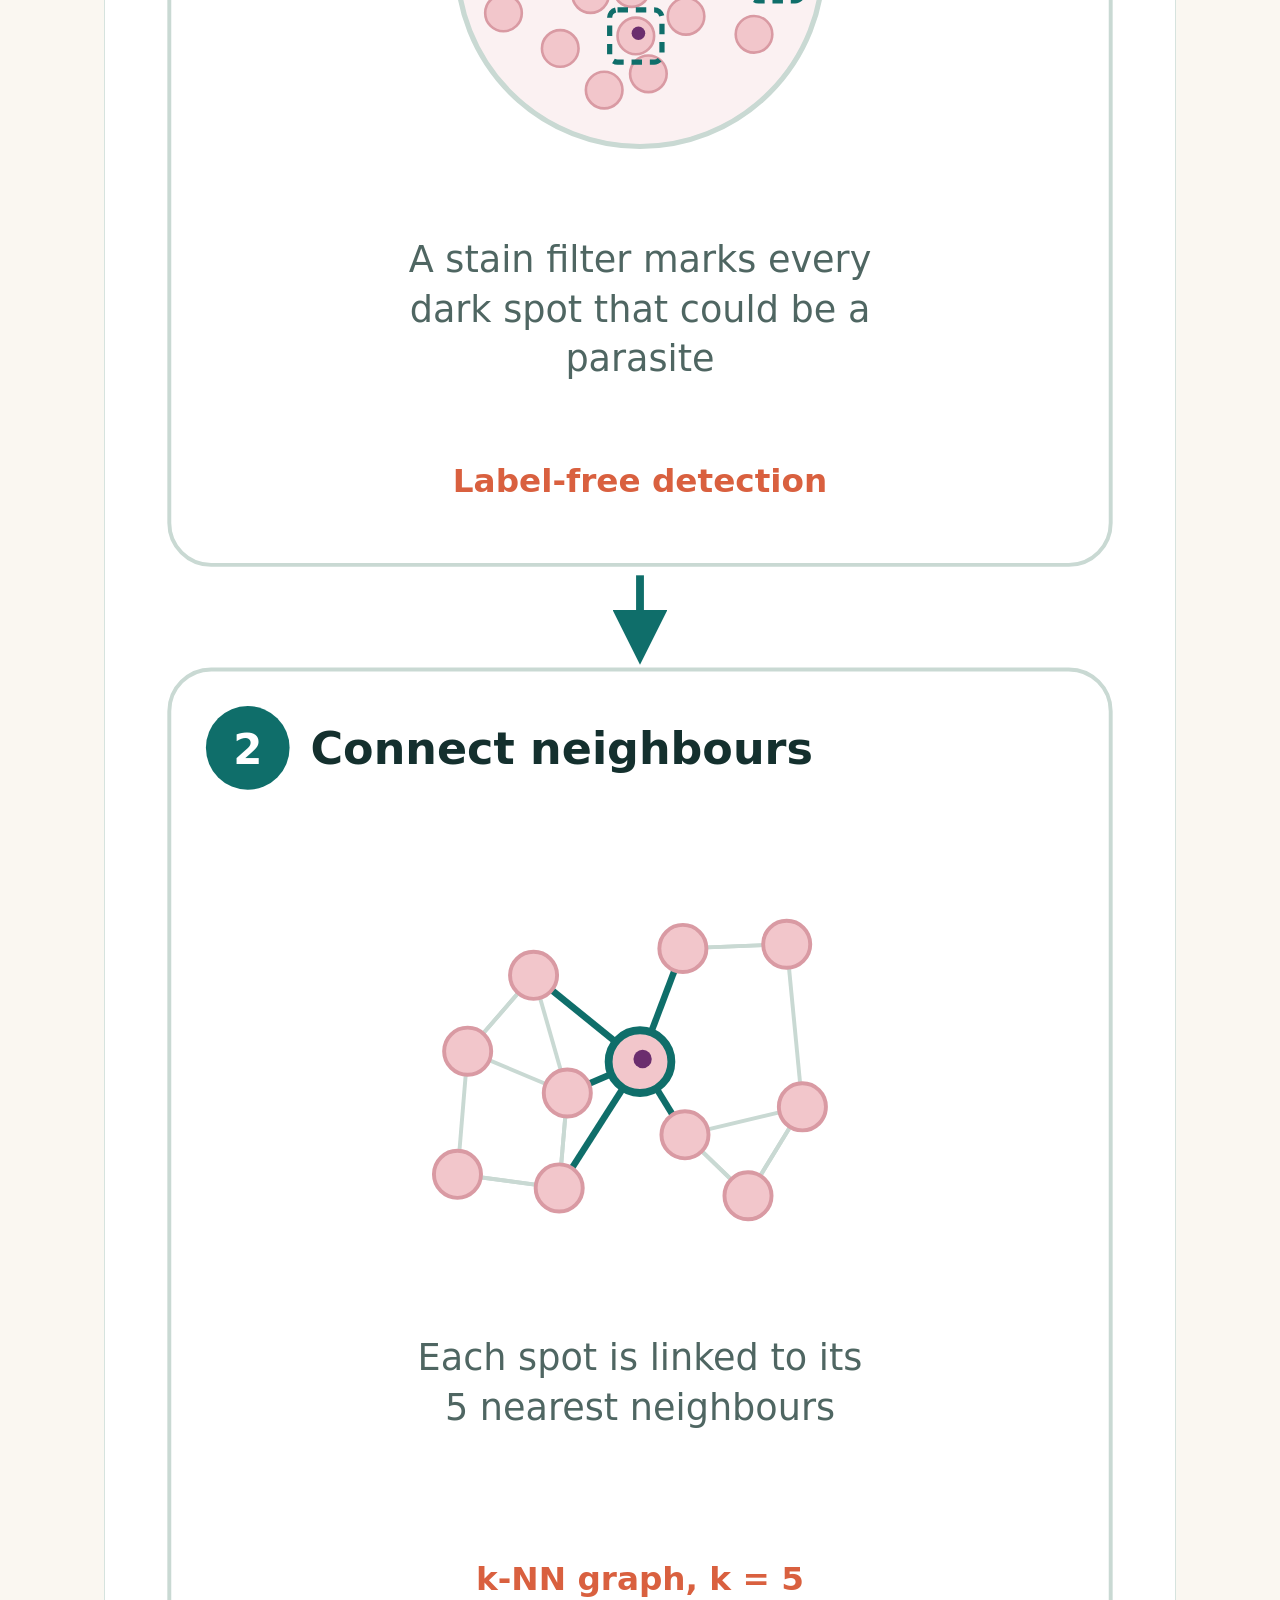
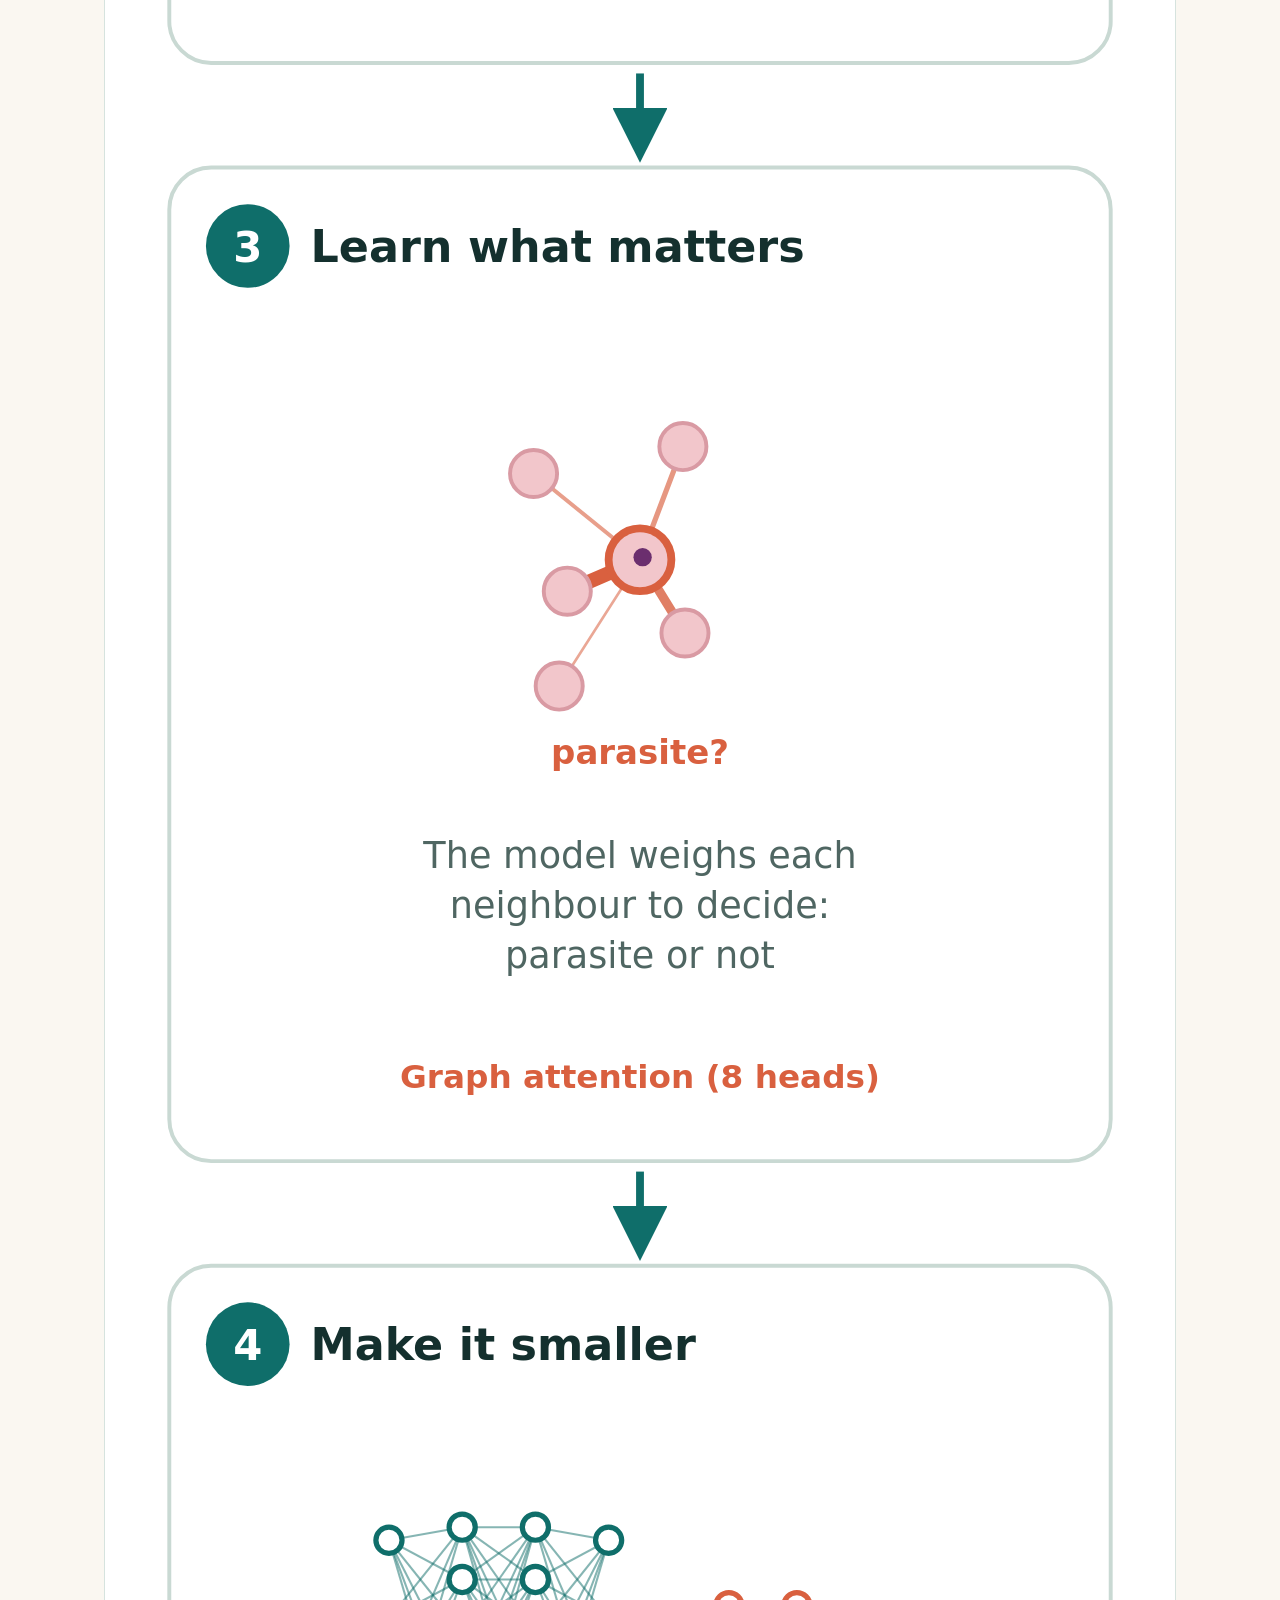
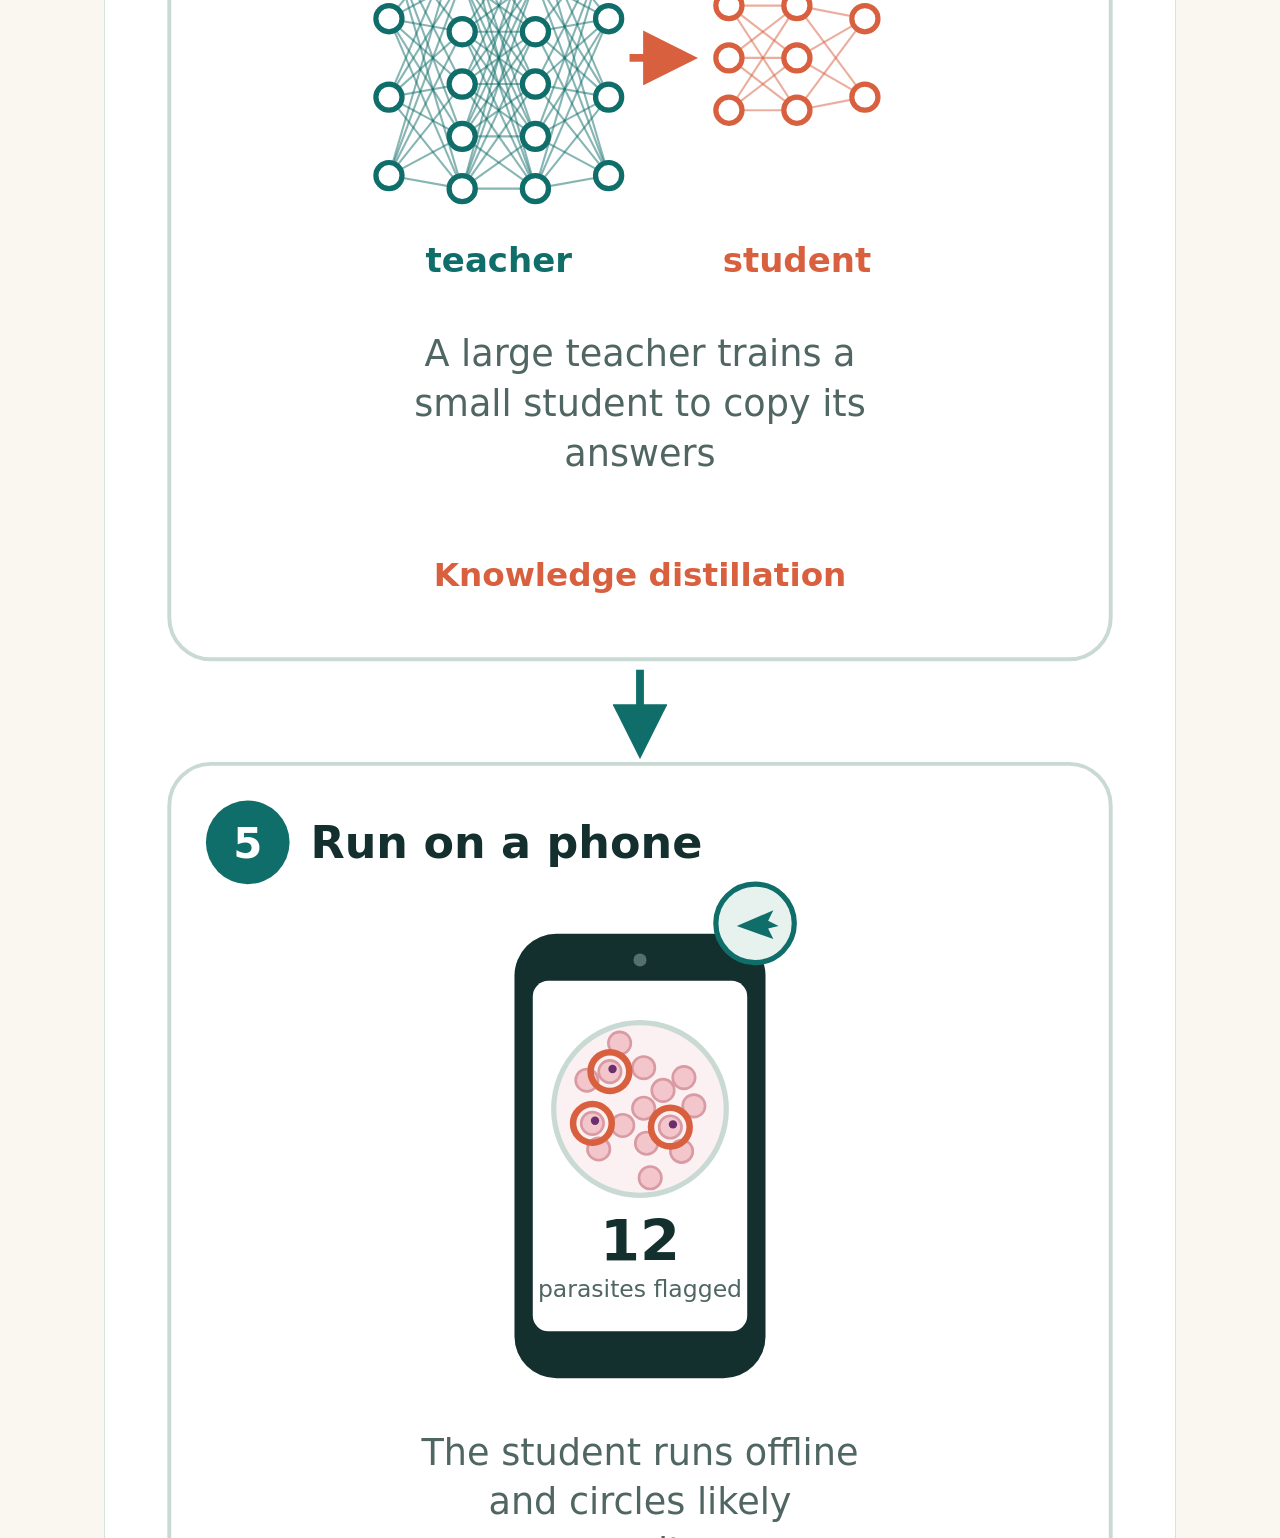
==== commit 1154c492: "T14: apply PR1 corrections (D18)" ====
--- a/index.html
+++ b/index.html
@@ -10,7 +10,6 @@
 </head>
 <body>
   <a class="skip" href="#main">Skip to content</a>
-  <div class="notice"><strong>Ongoing student research.</strong> This is not a medical or diagnostic tool.</div>
   <header class="site-header">
     <div class="wrap">
       <a class="logo" href="#home"><span class="mark" aria-hidden="true"></span>
@@ -59,7 +58,7 @@
           <p style="margin-top:10px"><a href="#progress">Follow the progress →</a></p></div>
       </div>
 
-      <div class="status"><strong>Where things stand:</strong> a working prototype app now runs fully offline on an ordinary Android phone and is shown in the recorded demo. The research is still in progress: the app has not been clinically validated and must not be used for diagnosis.</div>
+      <div class="status"><strong>Where things stand:</strong> a working prototype app now runs fully offline on an ordinary Android phone and is shown in the recorded demo. The research is still in progress.</div>
 
       </div>
     </section>
@@ -81,10 +80,7 @@
         <p>Reading thick smears well takes training and time. Rural clinics in Uganda, especially those away from the big referral hospitals, do not have enough trained laboratory staff [2], [3]. This delays diagnosis and leads to inappropriate treatment, and children under five and pregnant women face the greatest risk [1], [2], [3].</p>
         <h2>Where AI can help</h2>
         <p>Researchers at the Makerere AI Lab have shown that AI models can find malaria parasites in photos of thick smears taken with a phone fitted to a microscope, and one of their models ran as an Android app [3], [7]. My research builds on this work.</p>
-        <div class="box">
-          <h3>What this research is not</h3>
-          <p>It is not a replacement for laboratory staff. The aim is a second pair of eyes that highlights likely parasites for a person to check. It is not a finished or clinically tested tool, and it must not be used to diagnose anyone.</p>
-        </div>
+        <p>The aim is not to replace laboratory staff, but to give them a second pair of eyes that highlights likely parasites for a person to check.</p>
         <p><a class="btn btn-primary" href="#approach">How my approach works</a></p>
       </div>
       </div>
@@ -109,9 +105,9 @@
       </figure>
       <h2>The five steps in more detail</h2>
       <div class="steps-text">
-        <div class="card"><div class="icon" aria-hidden="true">1</div><h3>Find the spots</h3><p>A simple stain filter finds every dark-stained spot in the image that could be a parasite. It needs no labels, so it works the same way in a clinic.</p><span class="tech">Label-free candidate detection</span></div>
-        <div class="card"><div class="icon" aria-hidden="true">2</div><h3>Connect neighbours</h3><p>Each spot becomes a point in a graph, described by its shape, colour and a small picture of it, and is linked to its 5 nearest neighbours.</p><span class="tech">k-nearest-neighbour graph, k = 5</span></div>
-        <div class="card"><div class="icon" aria-hidden="true">3</div><h3>Learn what matters</h3><p>A graph attention network looks at each spot together with its neighbours and learns which neighbours matter most for deciding: parasite or not [9].</p><span class="tech">Graph attention network, 8 heads</span></div>
+        <div class="card"><div class="icon" aria-hidden="true">1</div><h3>Find the spots</h3><p>Malaria parasites take up the purple stain, so they show as dark dots. The app first finds every dark dot in the photo that might be a parasite, much like a lab worker scanning the slide for anything suspicious before looking closely.</p><span class="tech">Label-free candidate detection</span></div>
+        <div class="card"><div class="icon" aria-hidden="true">2</div><h3>Connect neighbours</h3><p>Each dot is joined by a line to the 5 dots closest to it, like linking houses to their nearest neighbours on a map. The dots and lines together are called a graph. Each dot also keeps a note of its size, shape and colour.</p><span class="tech">k-nearest-neighbour graph, k = 5</span></div>
+        <div class="card"><div class="icon" aria-hidden="true">3</div><h3>Learn what matters</h3><p>The model decides, dot by dot: parasite or not? Like an expert who compares a suspicious cell with the cells around it, it looks at each dot together with its neighbours, and it learns which neighbours are most useful to pay attention to [9].</p><span class="tech">Graph attention network, 8 heads</span></div>
         <div class="card"><div class="icon" aria-hidden="true">4</div><h3>Make it smaller</h3><p>A larger ‘teacher’ model trains a small ‘student’ model to copy its answers. The proposal’s target was a student that keeps at least 90% of the teacher’s accuracy score (AUC-ROC) [12].</p><span class="tech">Knowledge distillation</span></div>
         <div class="card"><div class="icon" aria-hidden="true">5</div><h3>Run on a phone</h3><p>The student model is exported to ONNX, a file of under 1 MB, and runs offline in an Android app on an ordinary phone with about 4 GB of RAM. The app circles the likely parasites and shows a count.</p><span class="tech">ONNX Runtime on Android</span></div>
       </div>
@@ -147,7 +143,6 @@
             <li>Likely parasites circled, with a count, for a person to check</li>
             <li>The confidence shown beside each mark, and where the app is still unsure</li>
           </ul></div>
-          <div class="warn"><strong>Not a diagnostic tool.</strong> The prototype is unfinished research and has not been tested in a clinic. Malaria must be diagnosed by qualified laboratory staff.</div>
           <p class="credit"><strong>Image credit:</strong> images in this demo come from the annotated malaria image dataset of the Makerere University AI Lab (<a href="https://air.ug/microscopy/">air.ug/microscopy</a>), released with J. A. Quinn et al., “Deep convolutional neural networks for microscopy-based point of care diagnostics,” PMLR vol. 56, 2016 [7]. Used under the <a href="https://creativecommons.org/licenses/by/4.0/">Creative Commons Attribution 4.0 International licence</a>. Highlight circles were added by my prototype. Background music: original, composed for this site.</p>
         </div>
       </div>
@@ -210,7 +205,7 @@
           </ul></div>
         </div>
       </div>
-      <div class="warn">This site describes ongoing student research. It is not a medical or diagnostic tool.</div>
+
       </div>
     </section>
     <section id="sources" class="section">
@@ -234,7 +229,7 @@
 
   <footer class="site-footer">
     <div class="wrap">
-      <span>Student research project · Uganda Christian University</span>
+      <span>Student research project · Uganda Christian University · Not a medical or diagnostic tool</span>
       <span>Contact: <a href="mailto:malaria.microscopy.project@gmail.com">malaria.microscopy.project@gmail.com</a></span>
       <a href="#home">Back to top ↑</a>
     </div>
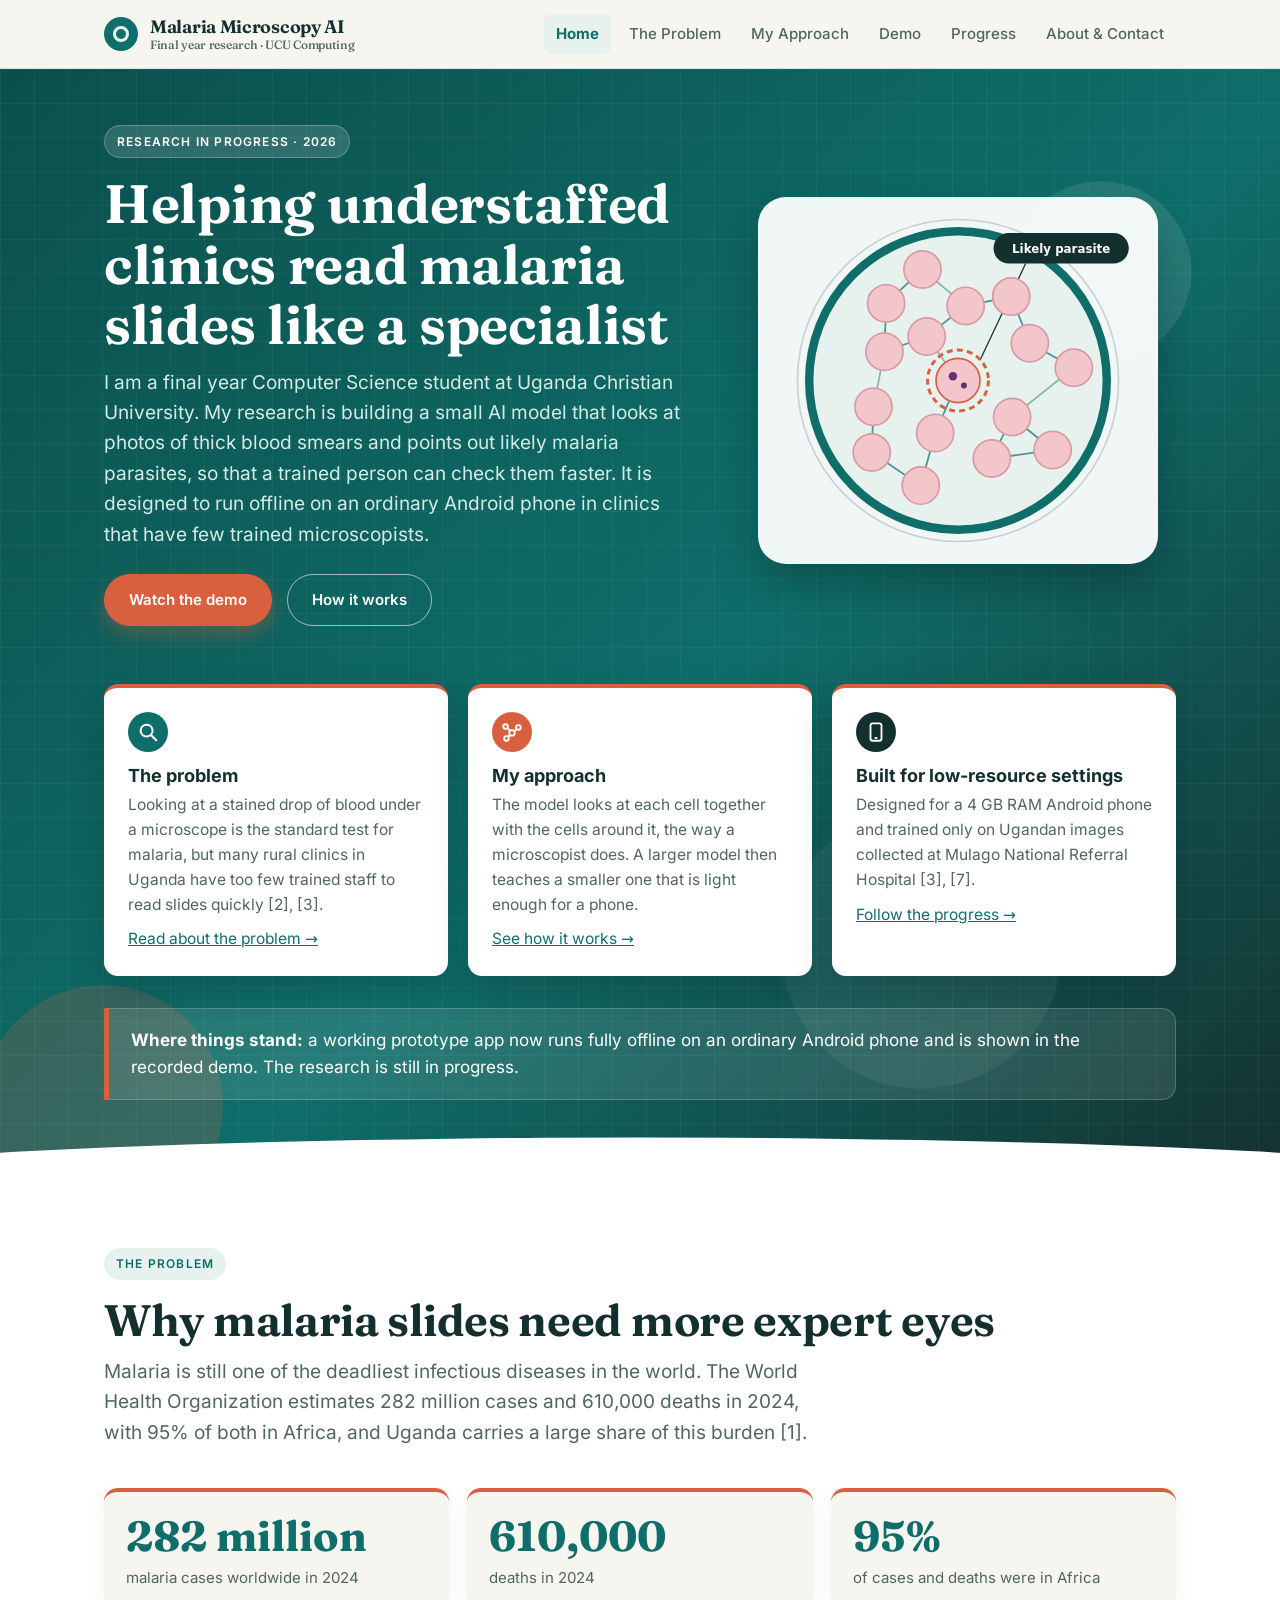
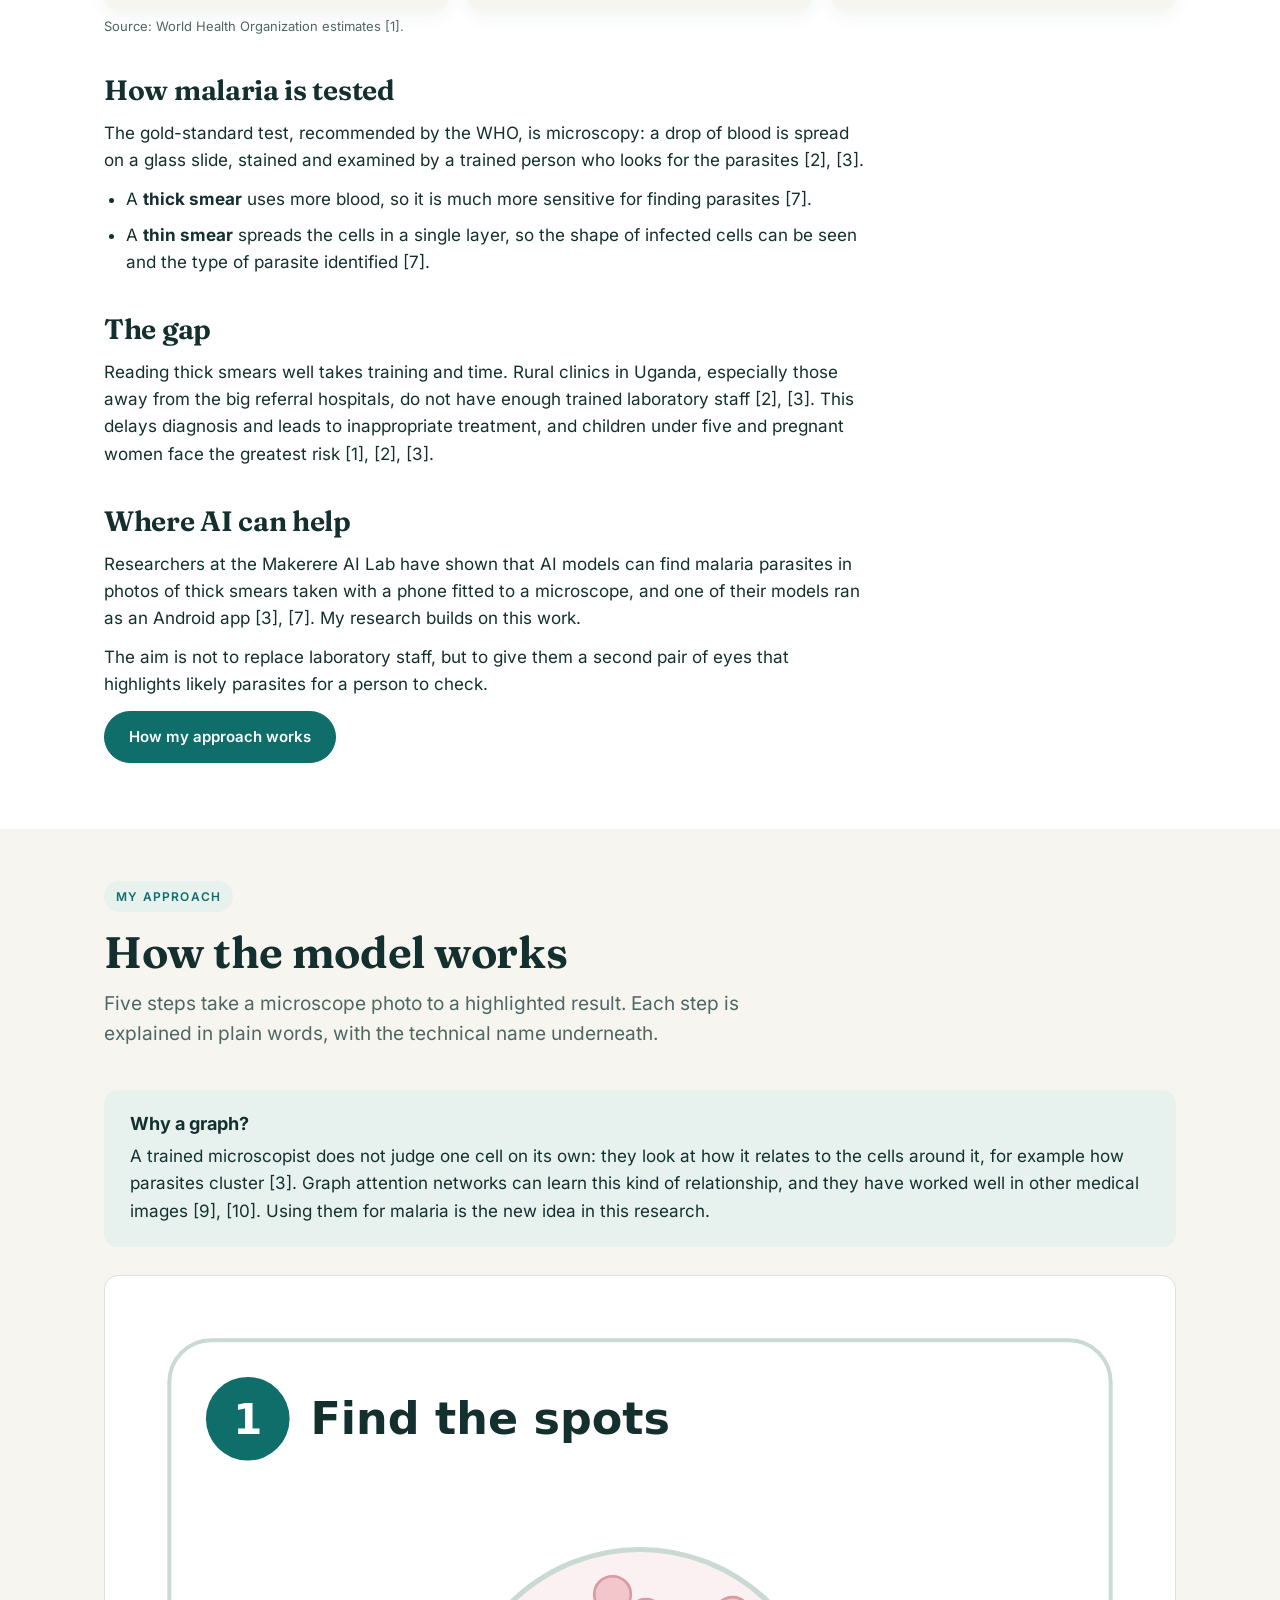
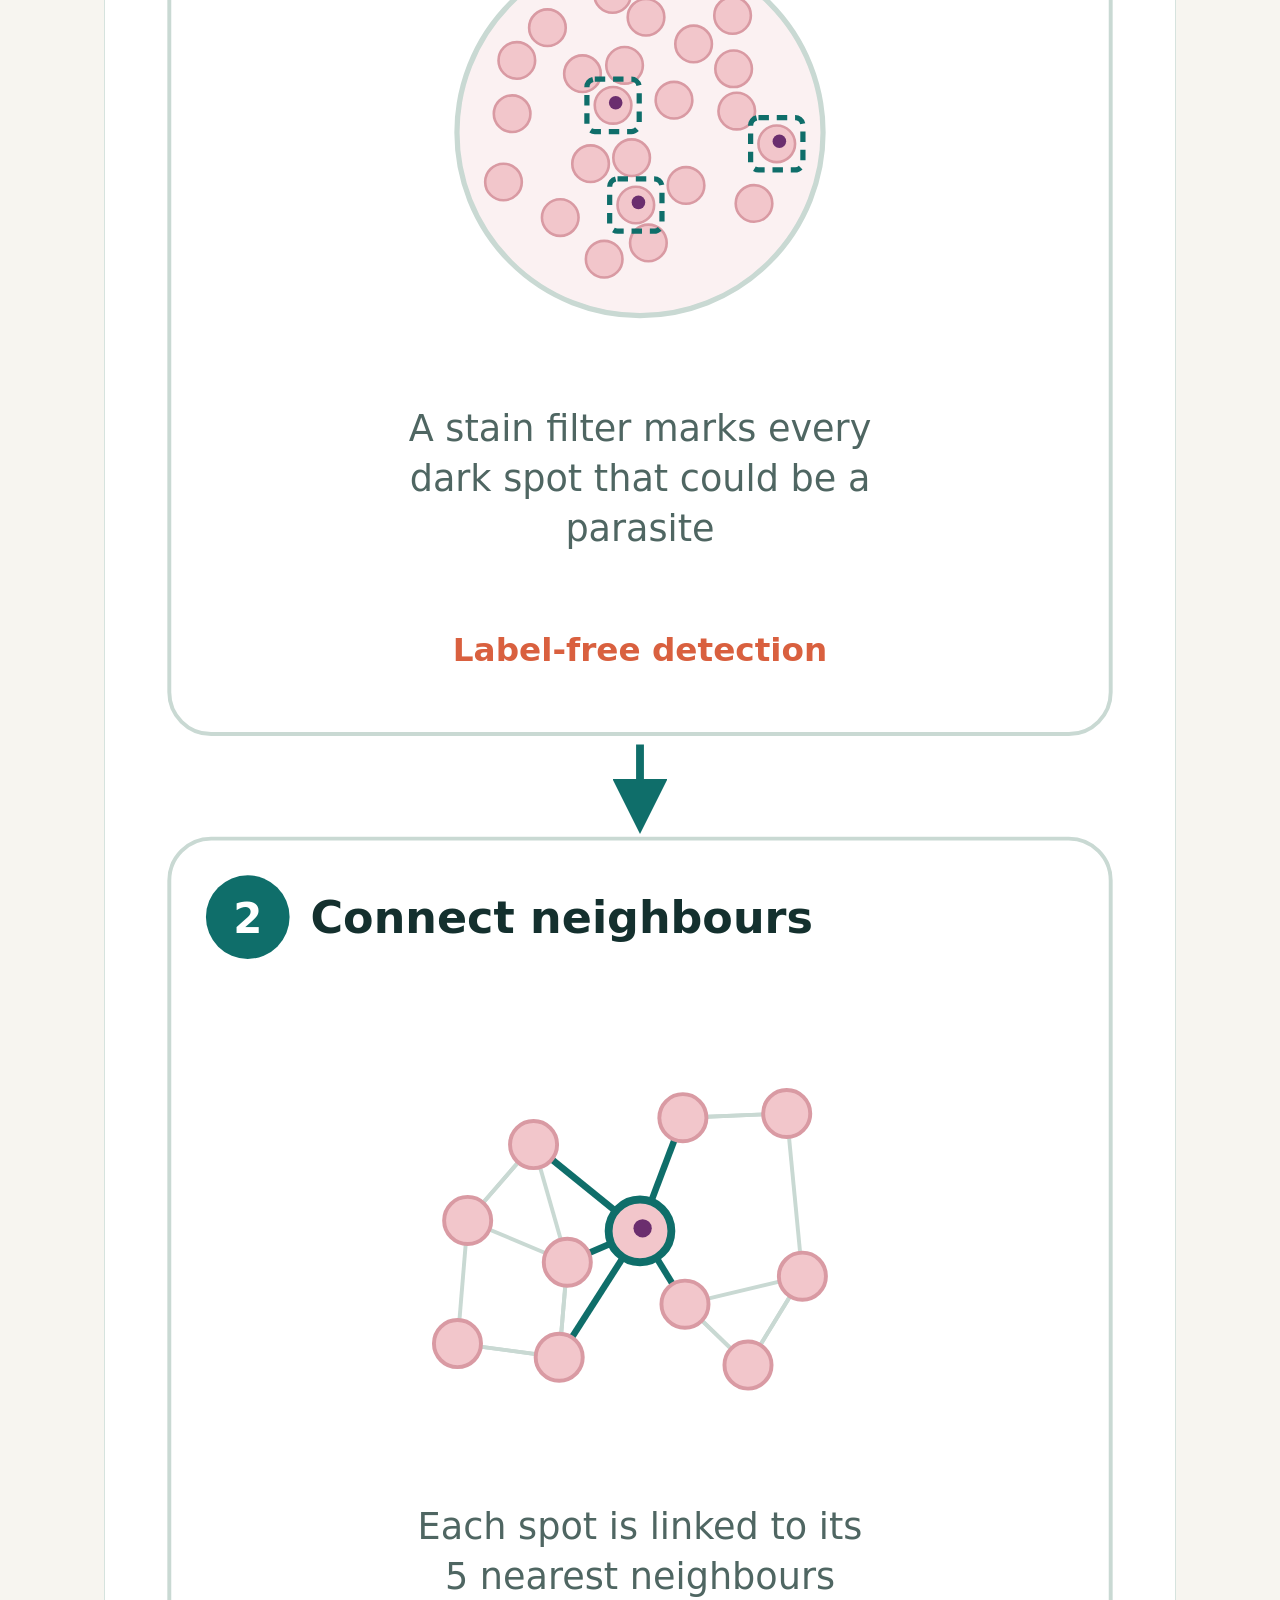
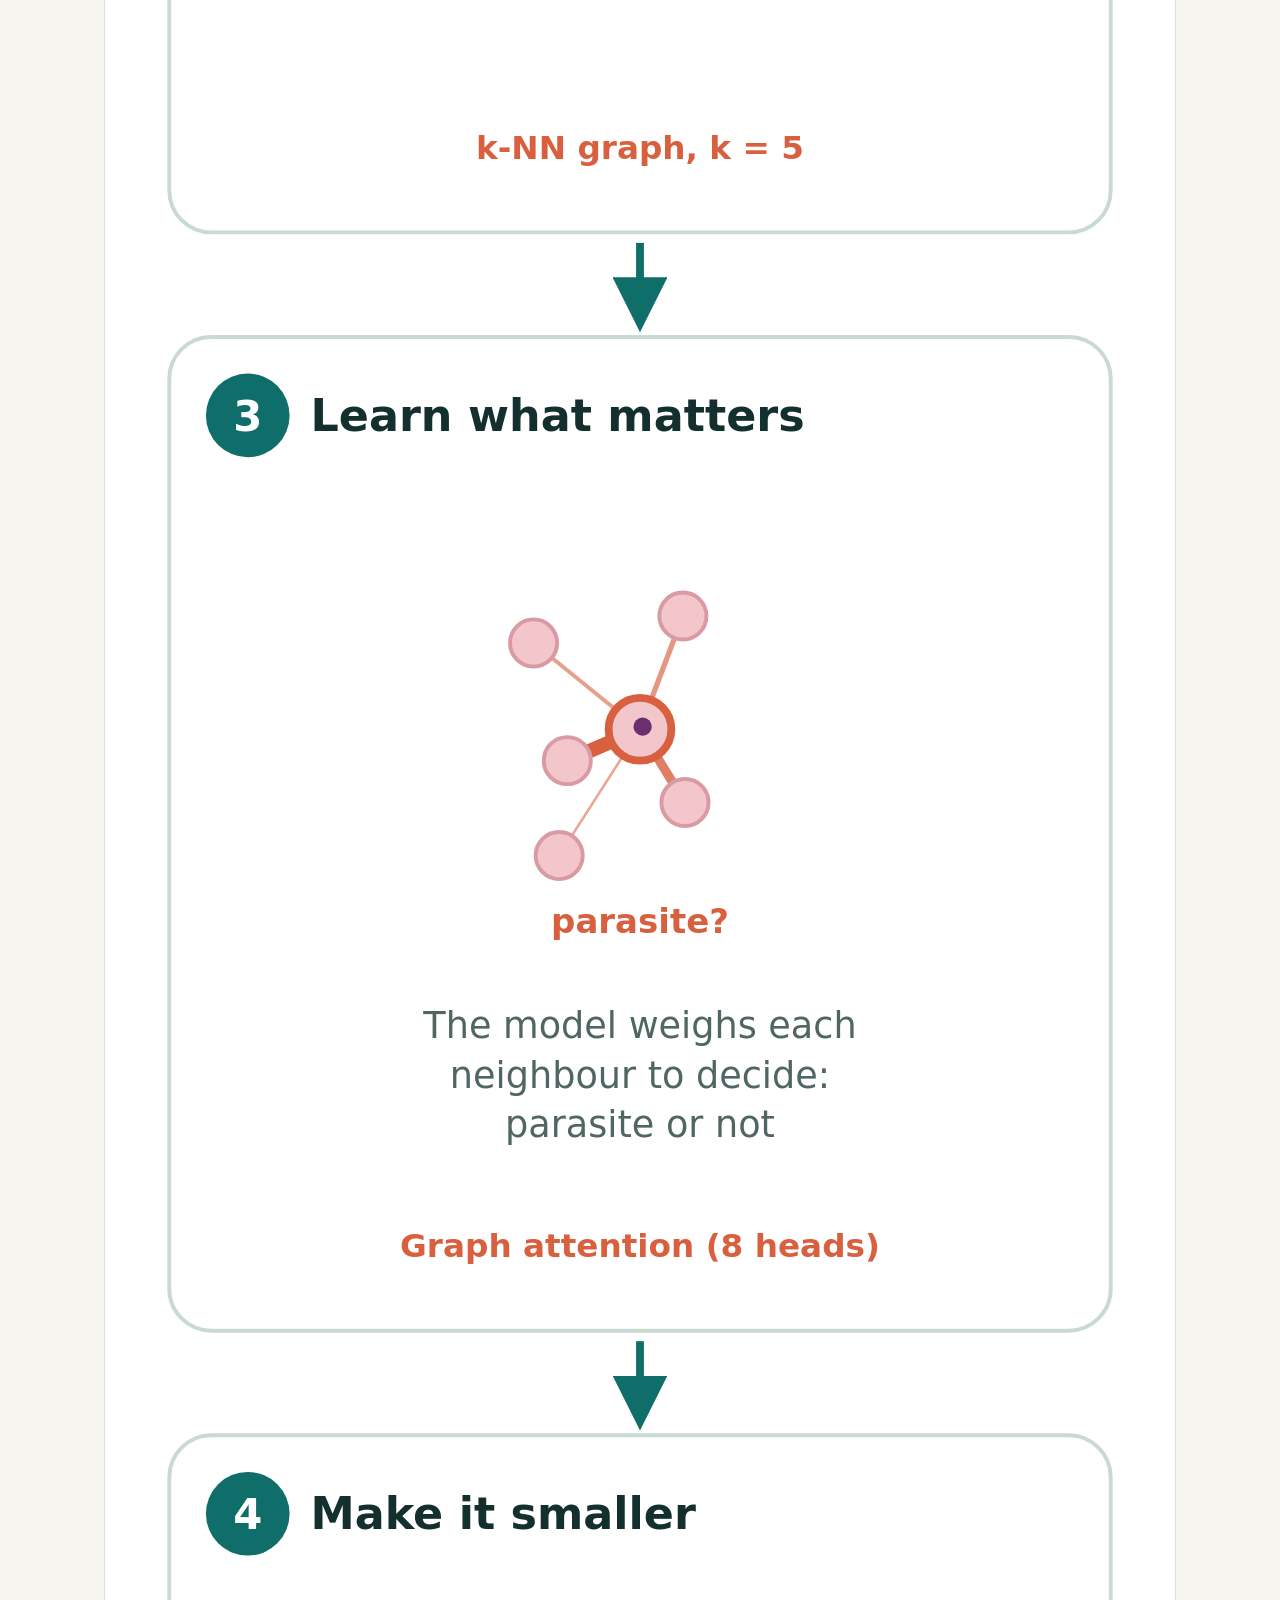
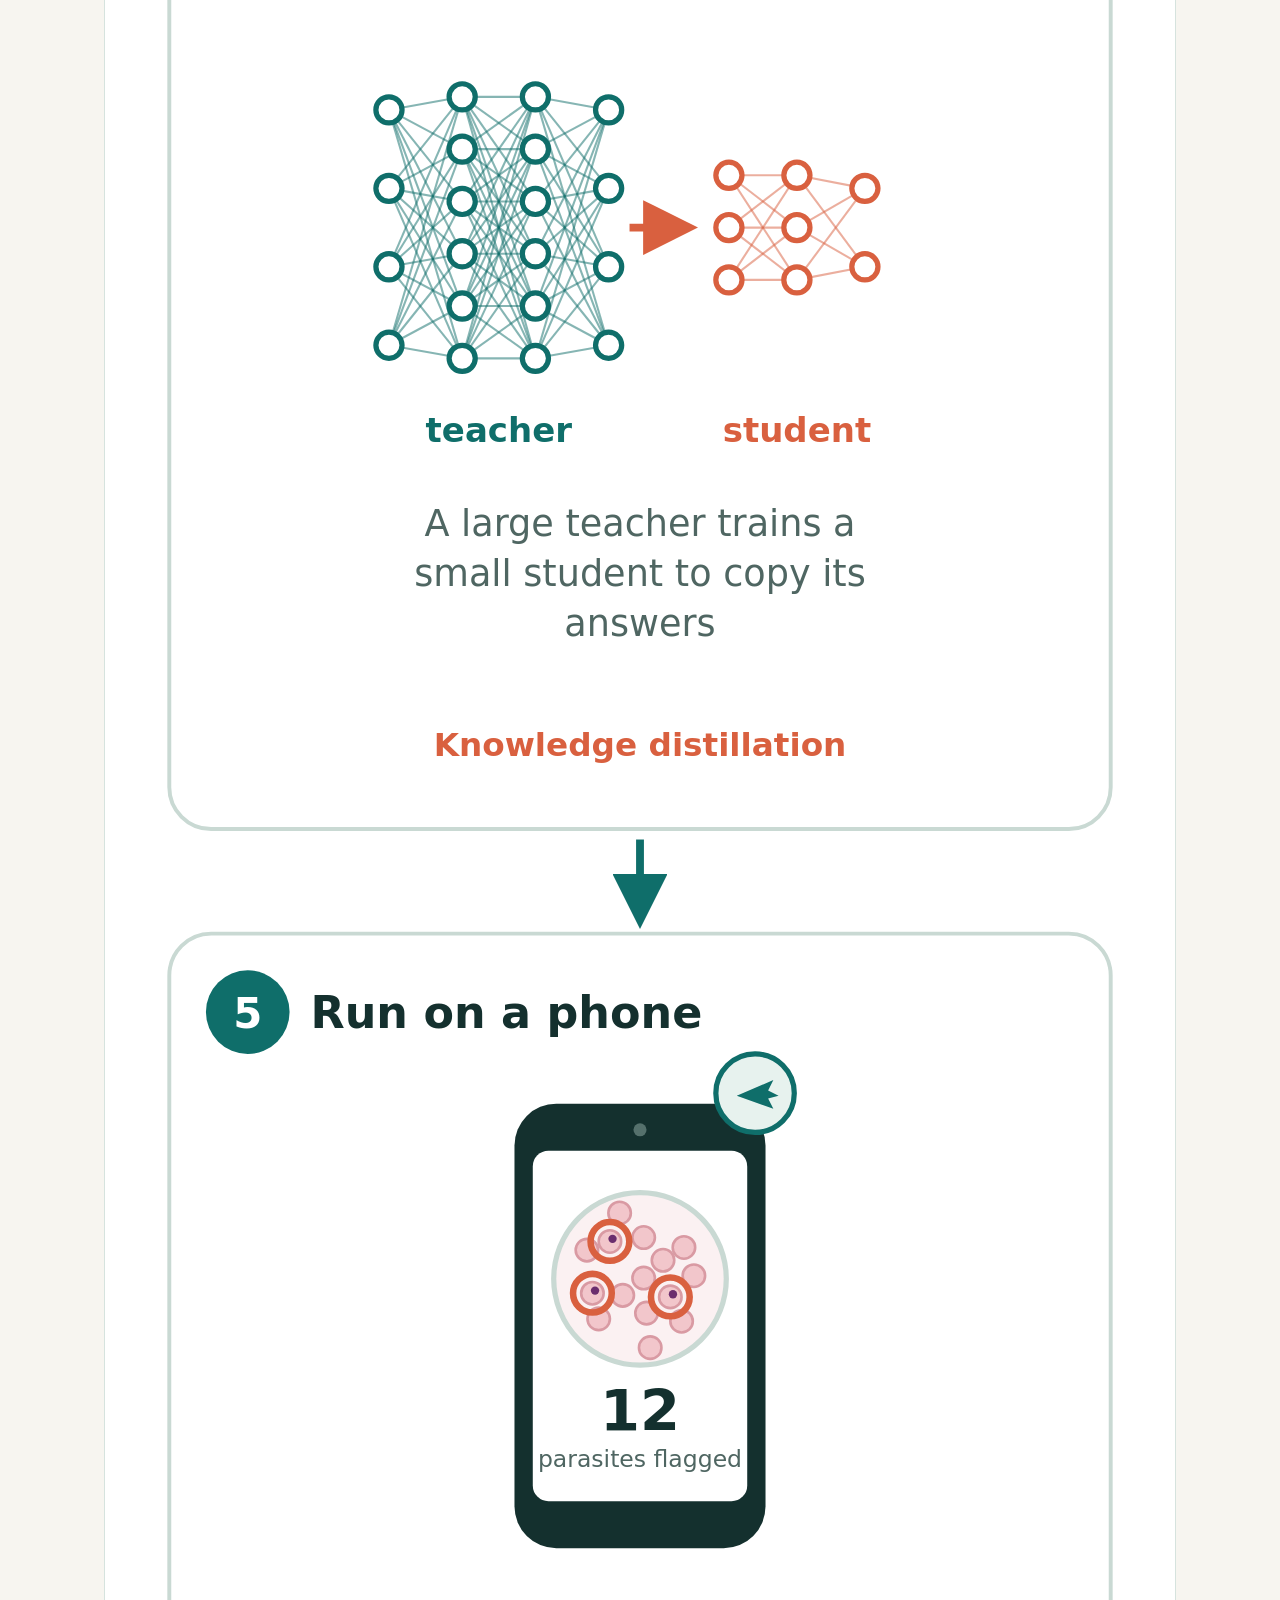
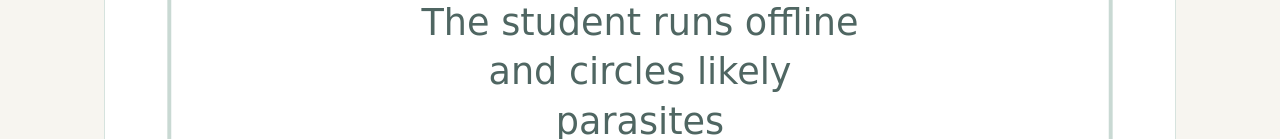
==== commit 8fa678f6: "CR-05: visual refresh (Deep Teal)" ====
--- a/index.html
+++ b/index.html
@@ -69,6 +69,12 @@
         <h1>Why malaria slides need more expert eyes</h1>
         <p class="lead">Malaria is still one of the deadliest infectious diseases in the world. The World Health Organization estimates 282 million cases and 610,000 deaths in 2024, with 95% of both in Africa, and Uganda carries a large share of this burden [1].</p>
       </div>
+      <div class="stats" aria-label="Malaria in 2024, World Health Organization estimates [1]">
+        <div class="stat"><span class="num">282 million</span><span class="lbl">malaria cases worldwide in 2024</span></div>
+        <div class="stat"><span class="num">610,000</span><span class="lbl">deaths in 2024</span></div>
+        <div class="stat"><span class="num">95%</span><span class="lbl">of cases and deaths were in Africa</span></div>
+      </div>
+      <p class="stat-src">Source: World Health Organization estimates [1].</p>
       <div class="prose">
         <h2>How malaria is tested</h2>
         <p>The gold-standard test, recommended by the WHO, is microscopy: a drop of blood is spread on a glass slide, stained and examined by a trained person who looks for the parasites [2], [3].</p>
--- a/style.css
+++ b/style.css
@@ -186,3 +186,79 @@
 #home { padding-top: 0; }
 main { padding-bottom: 0; }
 .nav a.active { color: var(--teal); font-weight: 700; background: var(--mint); }
+
+/* ===== CR-05 visual refresh (27 Nov 2026): option A "Deep Teal" with grid texture and varied card icons ===== */
+@font-face{font-family:"Fraunces";src:url(fonts/fraunces-latin-wght-normal.woff2) format("woff2");font-weight:100 900;font-display:swap}
+@font-face{font-family:"Inter";src:url(fonts/inter-latin-wght-normal.woff2) format("woff2");font-weight:100 900;font-display:swap}
+:root{--font:"Inter",system-ui,-apple-system,"Segoe UI",Roboto,Arial,sans-serif;--sand:#F7F5F0}
+h1,h2,.logo{font-family:"Fraunces",Georgia,serif;font-weight:650;letter-spacing:-.3px}
+h3{font-weight:700}
+.site-header{background:rgba(247,245,240,.9);backdrop-filter:blur(10px);-webkit-backdrop-filter:blur(10px)}
+/* Hero */
+#home{position:relative;color:#fff;padding-bottom:96px;
+ background:
+  linear-gradient(rgba(255,255,255,.045) 1px,transparent 1px) 0 0/34px 34px,
+  linear-gradient(90deg,rgba(255,255,255,.045) 1px,transparent 1px) 0 0/34px 34px,
+  radial-gradient(circle at 86% 18%,rgba(255,255,255,.10) 0 90px,transparent 91px),
+  radial-gradient(circle at 72% 78%,rgba(255,255,255,.06) 0 140px,transparent 141px),
+  radial-gradient(circle at 8% 92%,rgba(217,96,63,.20) 0 120px,transparent 121px),
+  linear-gradient(135deg,#0B4F4C 0%,#0F6E6A 55%,#14302E 100%)}
+#home::after{content:"";position:absolute;left:0;right:0;bottom:-1px;height:60px;background:var(--white);clip-path:ellipse(75% 100% at 50% 100%)}
+#home h1{color:#fff;font-size:clamp(34px,5.4vw,54px)}
+#home .lead{color:#D5ECE6}
+#home .tag{background:rgba(255,255,255,.14);color:#fff;border:1px solid rgba(255,255,255,.25)}
+#home .btn-primary{background:var(--coral);border-color:var(--coral);box-shadow:0 8px 20px rgba(217,96,63,.35)}
+#home .btn-primary:hover{background:#C4512F;border-color:#C4512F}
+#home .btn-secondary{color:#fff;border-color:rgba(255,255,255,.6)}
+#home .btn-secondary:hover{background:rgba(255,255,255,.12)}
+#home .hero-art img{background:rgba(255,255,255,.94);border-radius:28px;padding:14px;box-shadow:0 22px 44px rgba(0,0,0,.25)}
+#home .card{border:none;border-top:4px solid var(--coral);box-shadow:0 14px 34px rgba(8,40,38,.25)}
+#home .card h3{color:var(--ink)}
+#home .status{background:rgba(255,255,255,.1);color:#fff;border:1px solid rgba(255,255,255,.2);border-left:5px solid var(--coral)}
+#home a:not(.btn){color:#fff}
+#home .card a{color:var(--teal)}
+/* Card icons in three colours */
+.cards .card:nth-child(1) .icon{background:var(--teal);color:#fff}
+.cards .card:nth-child(2) .icon{background:var(--coral);color:#fff}
+.cards .card:nth-child(3) .icon{background:var(--ink);color:#fff}
+/* Buttons and cards */
+.btn{border-radius:999px;padding:13px 24px;transition:transform .15s,background .15s}
+.btn:hover{transform:translateY(-2px)}
+.card{box-shadow:0 6px 18px rgba(20,48,46,.06);transition:transform .2s,box-shadow .2s}
+.card:hover{transform:translateY(-4px);box-shadow:0 14px 30px rgba(20,48,46,.12)}
+.icon{border-radius:50%}
+.tag{text-transform:uppercase;letter-spacing:1.2px;font-size:12px}
+.section.alt{border:none}
+.steps-text .card .icon{background:var(--coral);color:#fff;width:44px;height:44px;font-size:18px;box-shadow:0 0 0 6px var(--coral-soft)}
+/* Demo on a dark background, video in a phone outline */
+#demo{background:linear-gradient(180deg,#14302E,#0B2423);color:#fff}
+#demo h1,#demo h2,#demo h3{color:#fff}
+#demo .lead,#demo p,#demo li,#demo .credit{color:#C9DDD8}
+#demo a{color:#8FD9CF}
+#demo .tag{background:rgba(255,255,255,.12);color:#fff}
+#demo .video{border:12px solid #050F0E;border-radius:38px;box-shadow:0 30px 60px rgba(0,0,0,.45),0 0 0 2px #2C4A47}
+#demo .sources{border-color:rgba(255,255,255,.15)}
+/* Timeline and footer */
+.timeline .dot{background:var(--coral);box-shadow:0 0 0 5px var(--coral-soft)}
+.site-footer{background:#0E2422;border:none}
+.site-footer .wrap{color:#B8CFCA}
+.site-footer a{color:#8FD9CF}
+/* Gentle fade-in while scrolling (only when JavaScript runs and motion is allowed) */
+.js-fade .fade{opacity:0;transform:translateY(18px);transition:opacity .6s ease,transform .6s ease}
+.js-fade .fade.in{opacity:1;transform:none}
+@media (prefers-reduced-motion: reduce){.js-fade .fade{opacity:1;transform:none;transition:none}.btn,.card{transition:none}.btn:hover,.card:hover{transform:none}}
+@media (max-width:760px){#home{padding-bottom:80px}#home::after{height:36px}.nav{background:var(--sand)}}
+/* CR-05: key figures on The Problem */
+.stats{display:grid;grid-template-columns:repeat(3,1fr);gap:18px;margin:28px 0 6px}
+.stat{background:var(--sand);border-radius:var(--radius);padding:22px 22px 20px;border-top:4px solid var(--coral);box-shadow:0 6px 18px rgba(20,48,46,.06)}
+.stat .num{display:block;font-family:"Fraunces",Georgia,serif;font-weight:700;font-size:clamp(30px,4vw,42px);line-height:1.05;color:var(--teal)}
+.stat .lbl{display:block;margin-top:8px;font-size:15px;color:var(--muted)}
+.stat-src{font-size:13px;color:var(--muted);margin-bottom:8px}
+/* CR-05: five steps as 3 + 2 on wide screens */
+@media (min-width:961px){
+ .steps-text{grid-template-columns:repeat(6,1fr);gap:18px}
+ .steps-text .card{grid-column:span 2}
+ .steps-text .card:nth-child(4){grid-column:2 / span 2}
+ .steps-text .card:nth-child(5){grid-column:4 / span 2}
+}
+@media (max-width:760px){.stats{grid-template-columns:1fr;gap:12px}.stat{padding:18px}}
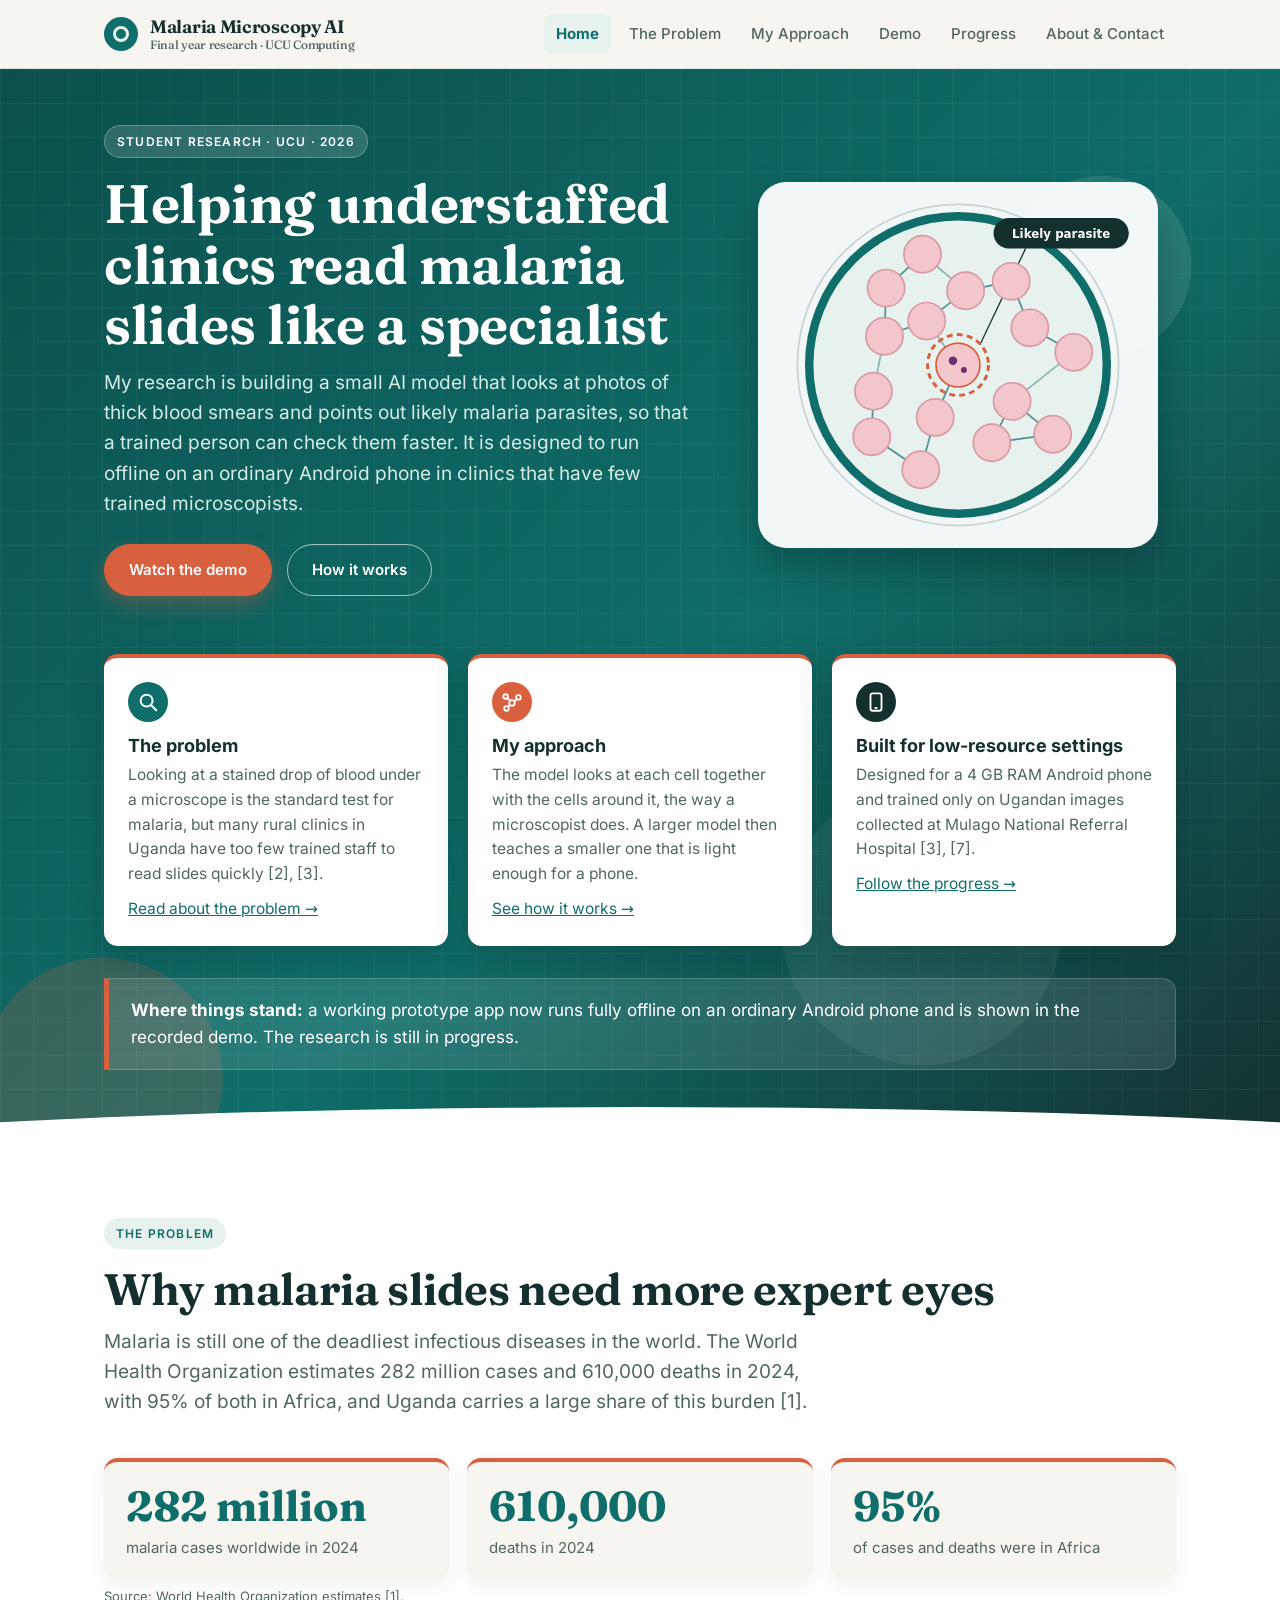
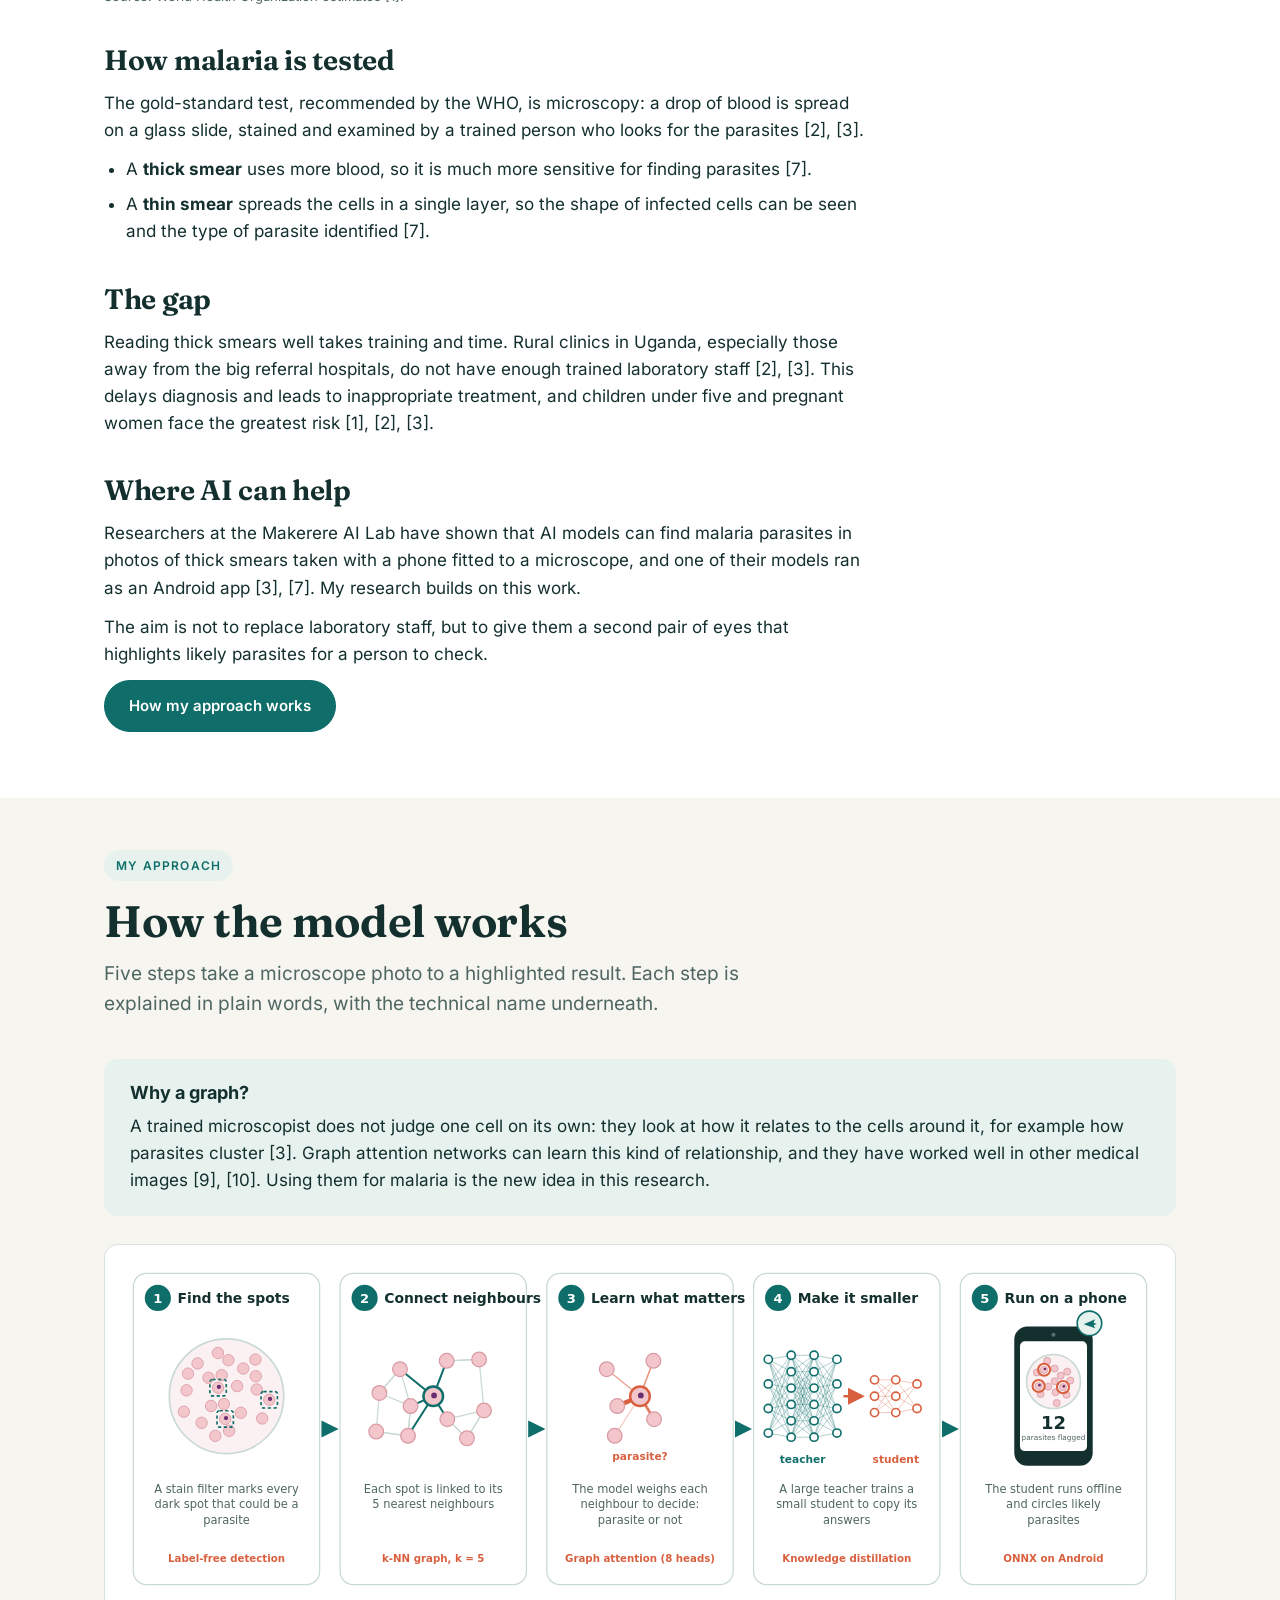
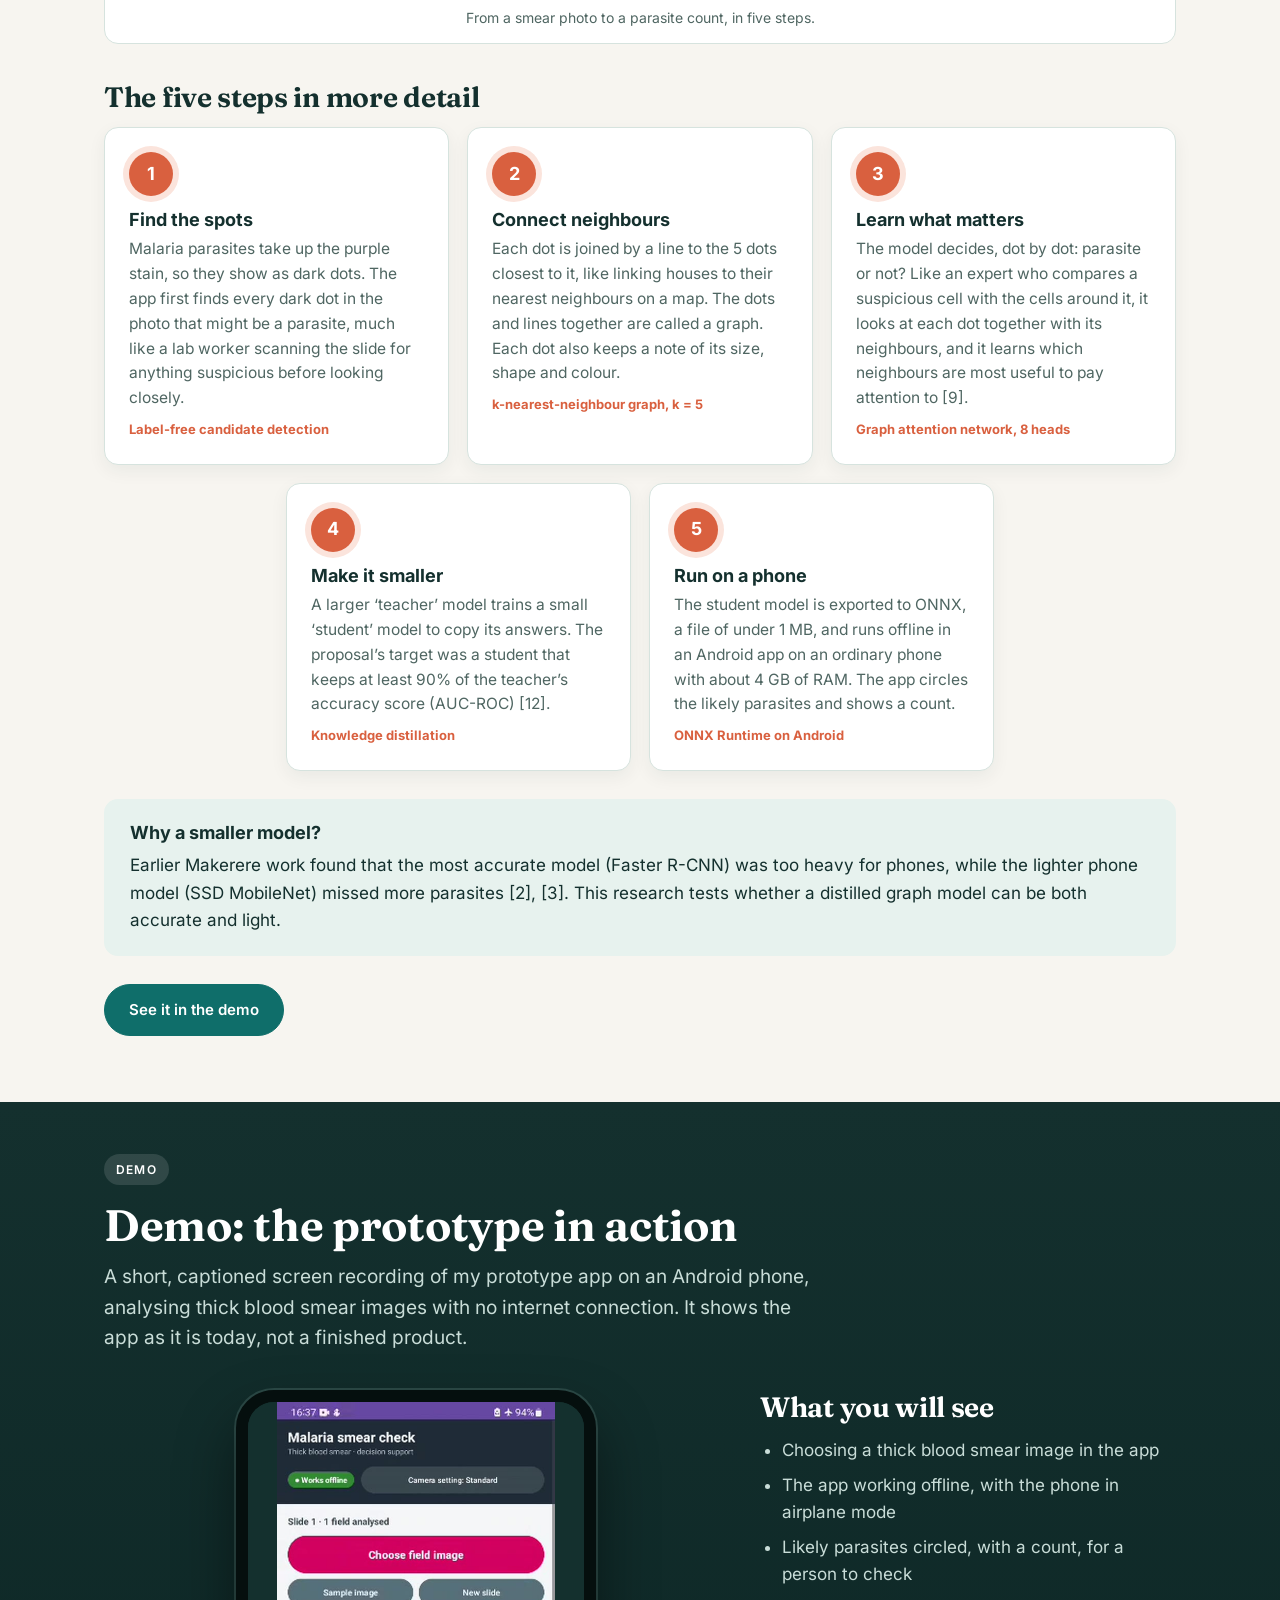
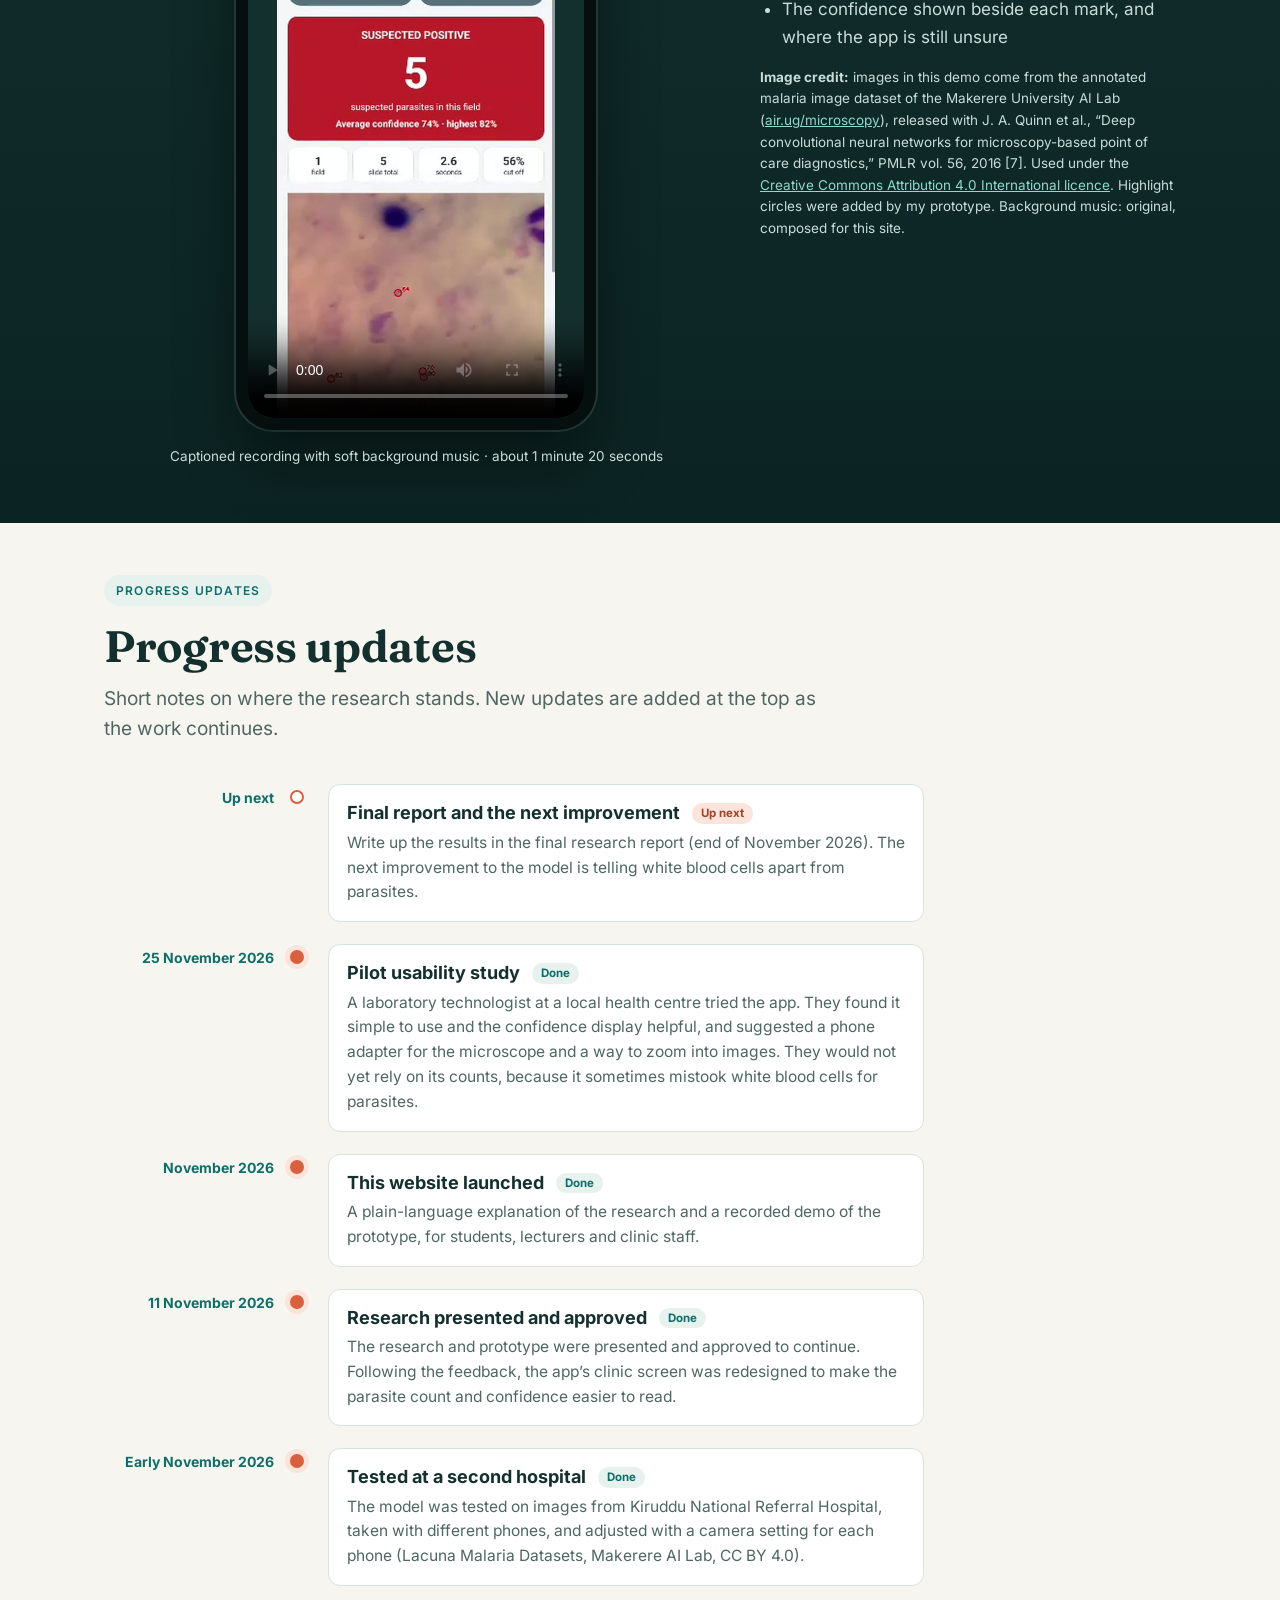
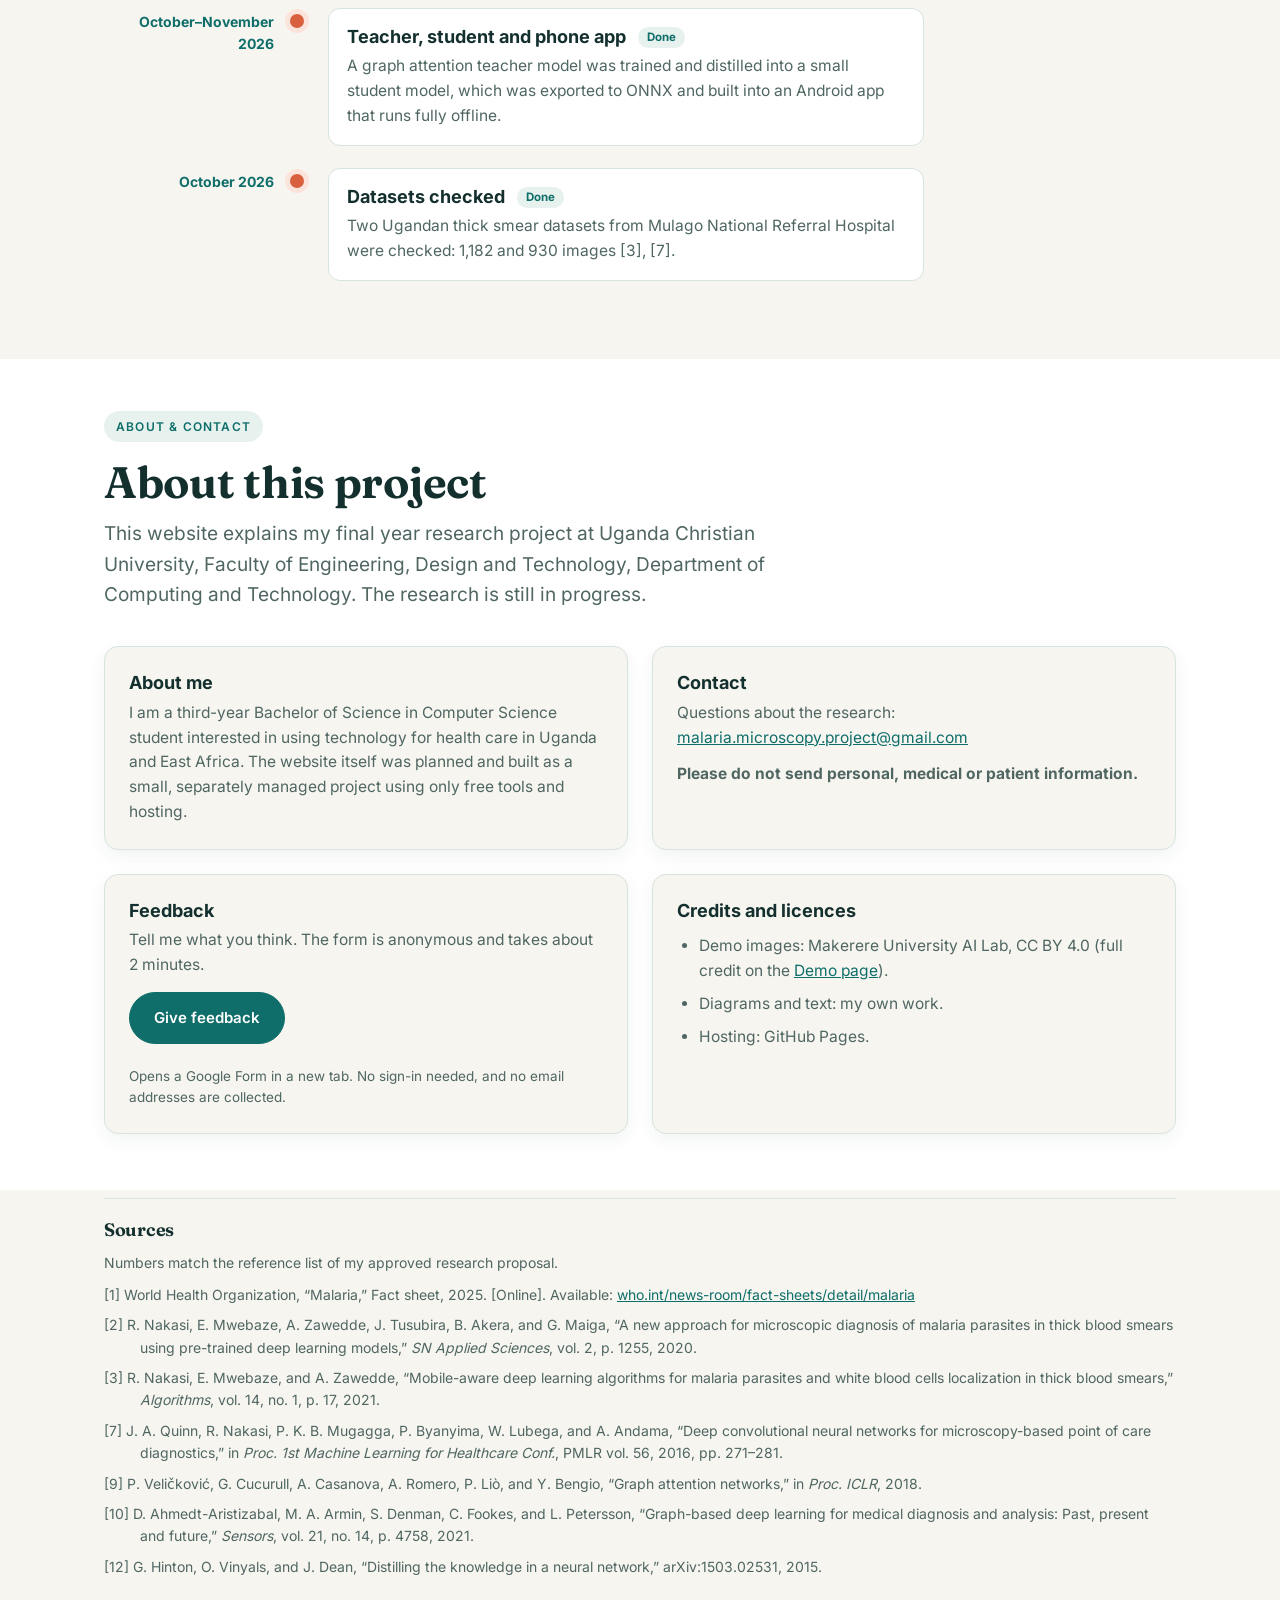
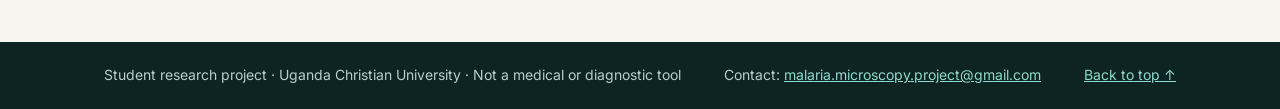
==== commit 0f400622: "CR-05 update" ====
--- a/index.html
+++ b/index.html
@@ -33,9 +33,9 @@
       <div class="wrap">
       <section class="hero">
         <div>
-          <span class="tag">Research in progress · 2026</span>
+          <span class="tag">Student research · UCU · 2026</span>
           <h1>Helping understaffed clinics read malaria slides like a specialist</h1>
-          <p class="lead">I am a final year Computer Science student at Uganda Christian University. My research is building a small AI model that looks at photos of thick blood smears and points out likely malaria parasites, so that a trained person can check them faster. It is designed to run offline on an ordinary Android phone in clinics that have few trained microscopists.</p>
+          <p class="lead">My research is building a small AI model that looks at photos of thick blood smears and points out likely malaria parasites, so that a trained person can check them faster. It is designed to run offline on an ordinary Android phone in clinics that have few trained microscopists.</p>
           <p style="margin-top:24px">
             <a class="btn btn-primary" href="#demo">Watch the demo</a>
             <a class="btn btn-secondary" href="#approach">How it works</a>
